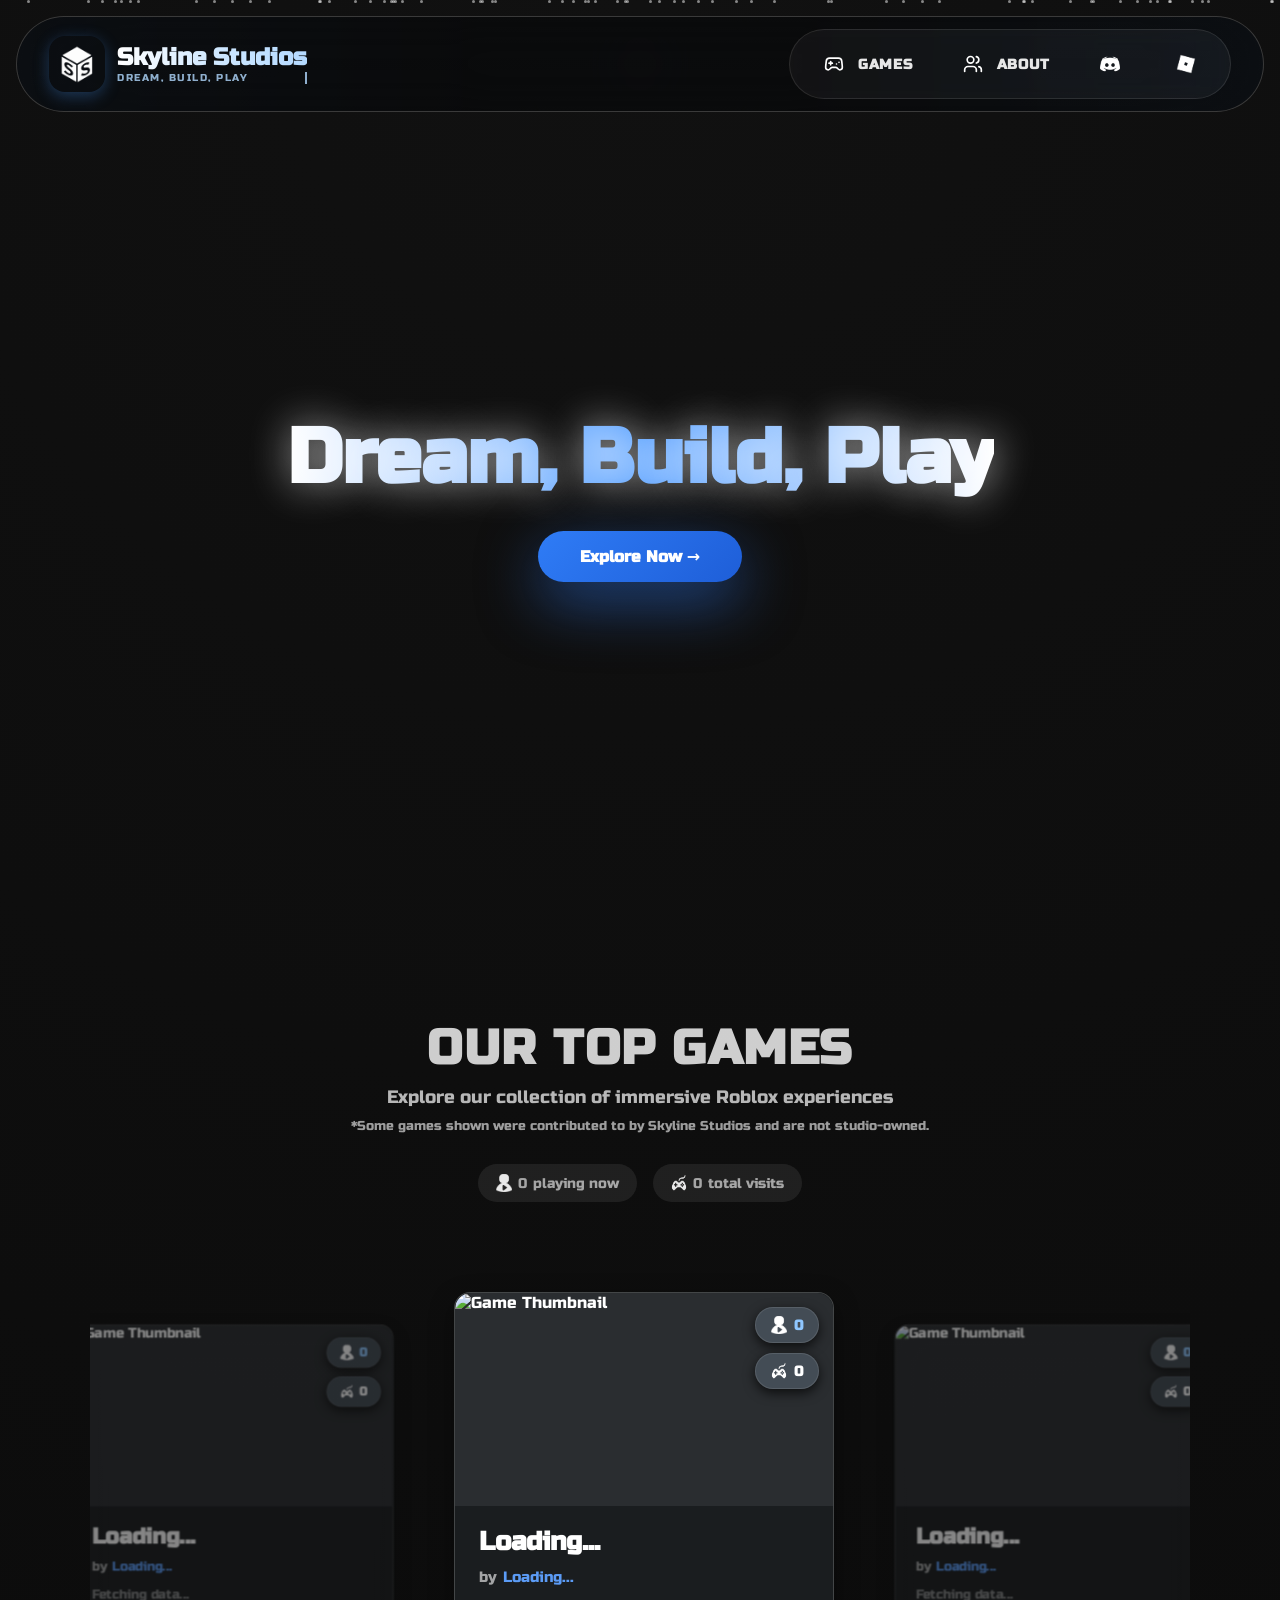
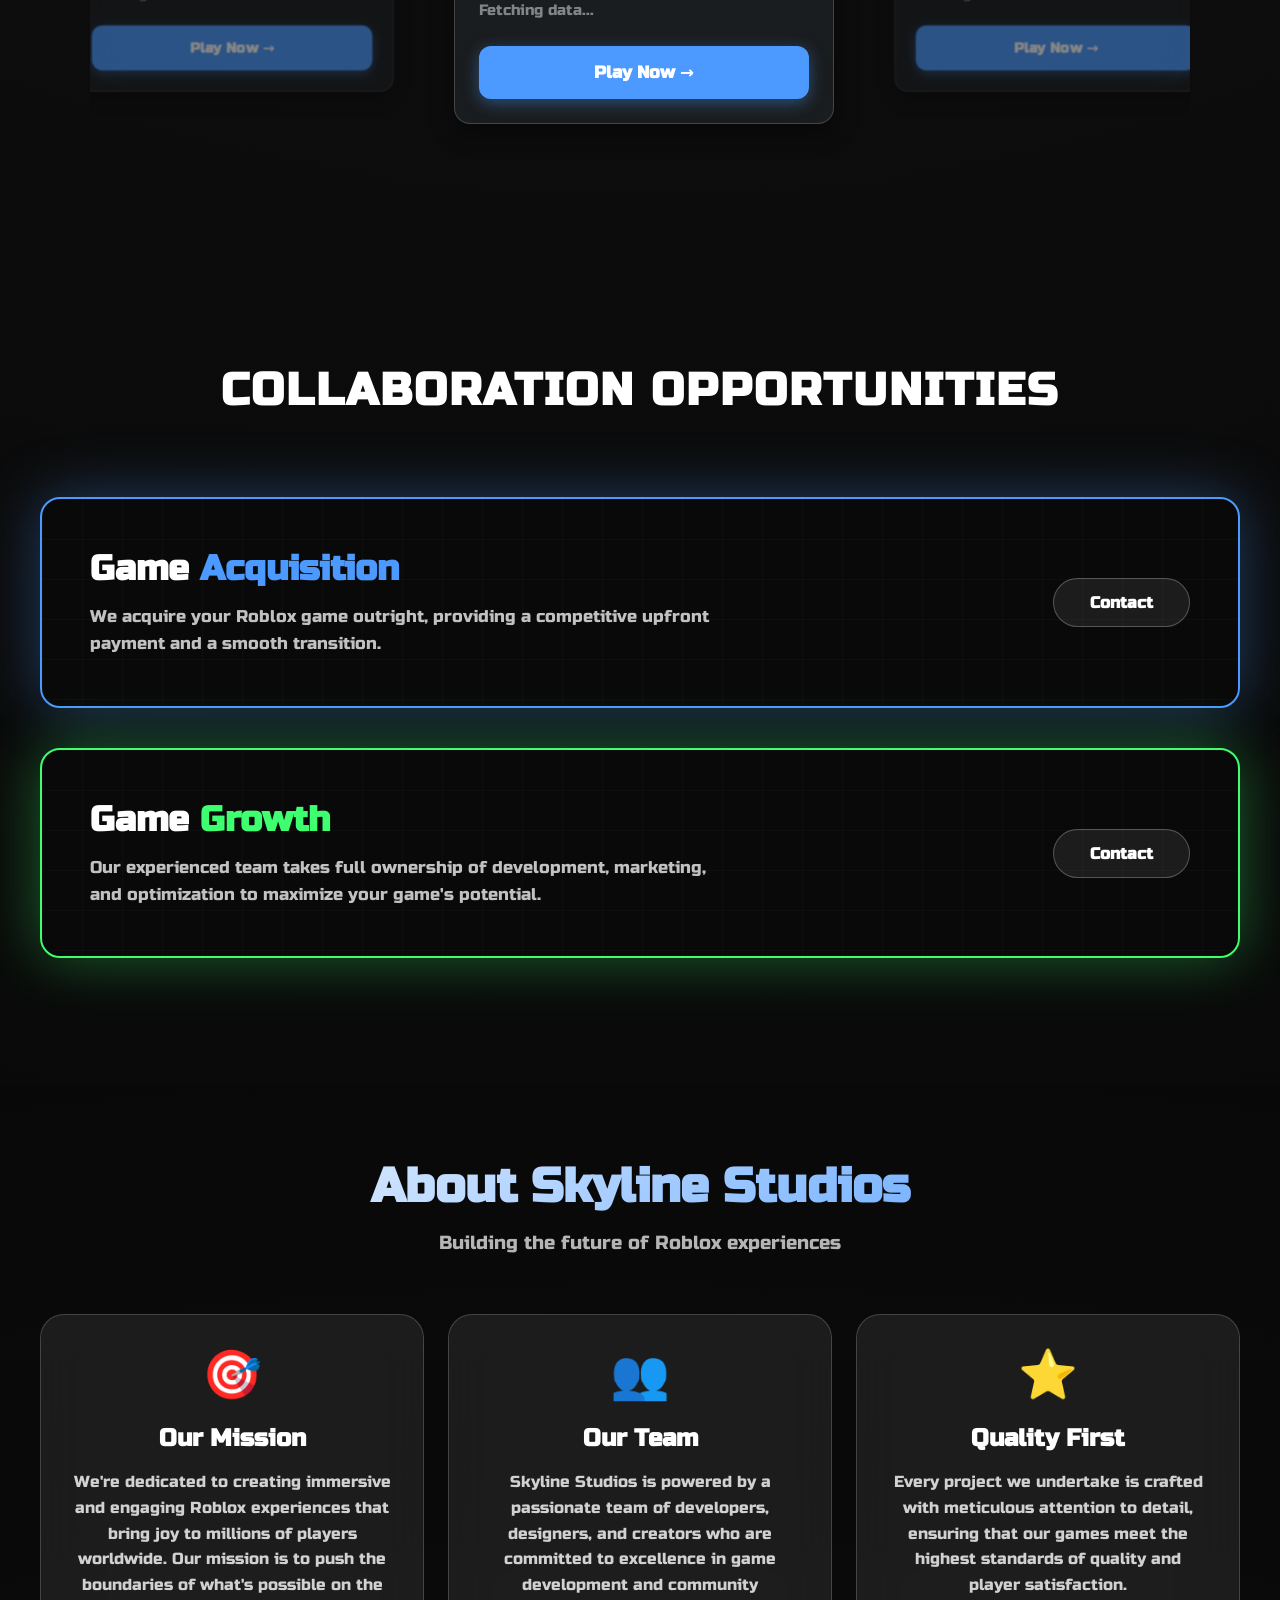
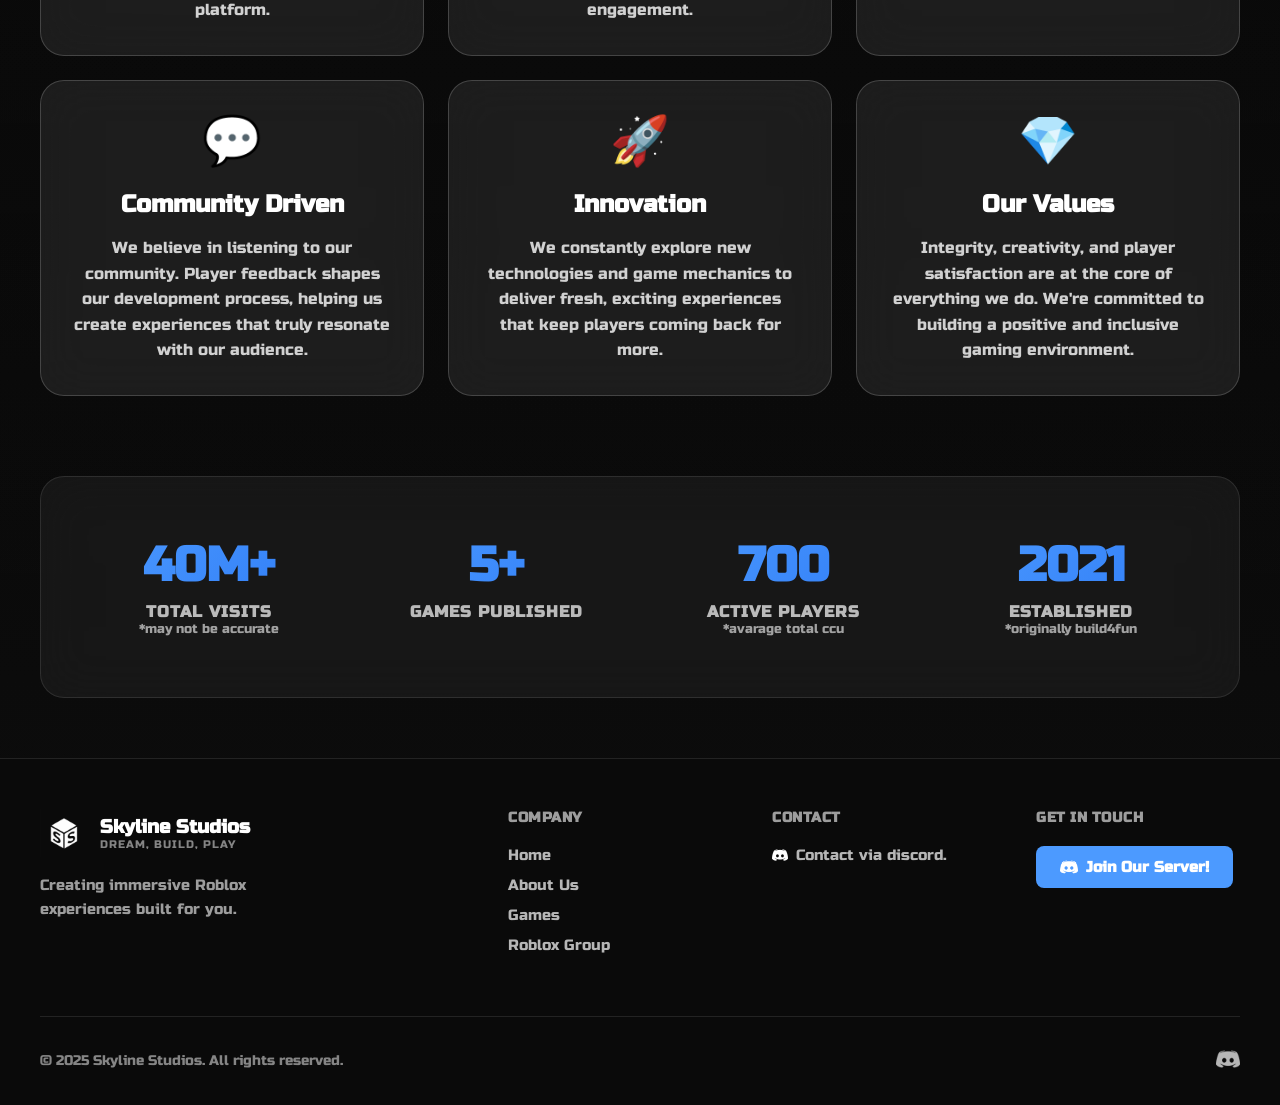
==== index.html @ 01d1feee "Update index.html added offer section + font change + css/ui changes  - oh and bug fixes lol" ====
<!DOCTYPE html>
<html lang="en">
<head>
  <meta charset="UTF-8" />
  <title>Skyline Studios</title>
  <meta name="viewport" content="width=device-width, initial-scale=1.0" />
  <link rel="icon" type="image/png" href="Tablogo.png">
    <meta property="og:title" content="Skyline Studios">
    <meta property="og:type" content="website">
    <meta property="og:url" content="https://www.skylinestudios.xyz">
    <meta property="og:image" content="https://i.imgur.com/xTiTReJ.png">
    <meta property="og:description" content="Dream, Build, Play. Skyline Studios, A roblox development studio">
    <meta property="og:site_name" content="Skyline Studios">

  <link rel="preconnect" href="https://fonts.googleapis.com">
  <link rel="preconnect" href="https://fonts.gstatic.com" crossorigin>
  <link href="https://fonts.googleapis.com/css2?family=Russo+One&family=Zen+Dots&display=swap" rel="stylesheet">
  <link rel="stylesheet" href="style.css">
</head>
<body>

<!-- Stars -->
<div id="stars"></div>

<!-- New Navbar -->
<header class="nav-new">
  <div class="nav-container">
    <div class="nav-glass">
      <!-- Background Effects -->
      <div class="nav-bg-effects">
        <div class="nav-gradient-pulse"></div>
        <div class="nav-glow"></div>
      </div>

      <!-- Content -->
      <div class="nav-content">
        <!-- Logo Section -->
        <a href="#" class="nav-logo-link">
          <div class="nav-logo-wrapper">
            <div class="nav-logo-circle">
              <img src="logo.png" class="nav-logo-img" alt="Skyline Studios Logo">
            </div>
            <div class="nav-text">
              <span class="nav-title">Skyline Studios</span>
              <span class="nav-subtitle">DREAM, BUILD, PLAY</span>
            </div>
          </div>
        </a>

        <!-- Desktop Navigation Links -->
        <div class="nav-desktop-links">
          <div class="nav-links-inner">
            <!-- Games Link -->
            <a href="#games" class="nav-link">
              <div class="nav-link-content">
                <div class="nav-icon-wrapper">
                  <svg class="nav-svg-icon" fill="none" stroke="currentColor" viewBox="0 0 24 24" stroke-width="2" stroke-linecap="round" stroke-linejoin="round">
                    <line x1="6" x2="10" y1="11" y2="11"></line>
                    <line x1="8" x2="8" y1="9" y2="13"></line>
                    <line x1="15" x2="15.01" y1="12" y2="12"></line>
                    <line x1="18" x2="18.01" y1="10" y2="10"></line>
                    <path d="M17.32 5H6.68a4 4 0 0 0-3.978 3.59c-.006.052-.01.101-.017.152C2.604 9.416 2 14.456 2 16a3 3 0 0 0 3 3c1 0 1.5-.5 2-1l1.414-1.414A2 2 0 0 1 9.828 16h4.344a2 2 0 0 1 1.414.586L17 18c.5.5 1 1 2 1a3 3 0 0 0 3-3c0-1.545-.604-6.584-.685-7.258-.007-.05-.011-.1-.017-.151A4 4 0 0 0 17.32 5z"></path>
                  </svg>
                </div>
                <span class="nav-link-text">GAMES</span>
              </div>
              <div class="nav-link-underline"></div>
            </a>

            <!-- About Link -->
            <a href="#about" class="nav-link">
              <div class="nav-link-content">
                <div class="nav-icon-wrapper">
                  <svg class="nav-svg-icon" fill="none" stroke="currentColor" viewBox="0 0 24 24" stroke-width="2" stroke-linecap="round" stroke-linejoin="round">
                    <path d="M16 21v-2a4 4 0 0 0-4-4H6a4 4 0 0 0-4 4v2"></path>
                    <circle cx="9" cy="7" r="4"></circle>
                    <path d="M22 21v-2a4 4 0 0 0-3-3.87"></path>
                    <path d="M16 3.13a4 4 0 0 1 0 7.75"></path>
                  </svg>
                </div>
                <span class="nav-link-text">ABOUT</span>
              </div>
              <div class="nav-link-underline"></div>
            </a>

            <!-- Discord Link -->
            <a href="https://discord.gg/UzPGM6TmEH" target="_blank" class="nav-link nav-icon-only">
              <div class="nav-link-content">
                <div class="nav-icon-wrapper">
                  <img src="DiscordIcon.png" alt="Discord" class="nav-social-icon">
                </div>
              </div>
              <div class="nav-link-underline"></div>
            </a>

            <!-- Roblox Link -->
            <a href="https://www.roblox.com/groups/9530841" target="_blank" class="nav-link nav-icon-only">
              <div class="nav-link-content">
                <div class="nav-icon-wrapper">
                  <img src="RobloxIcon.png" alt="Roblox" class="nav-social-icon">
                </div>
              </div>
              <div class="nav-link-underline"></div>
            </a>
          </div>
        </div>

        <!-- Mobile Menu Button -->
        <button class="nav-mobile-btn" id="mobileMenuBtn">
          <div class="nav-hamburger">
            <div class="nav-hamburger-line"></div>
            <div class="nav-hamburger-line"></div>
            <div class="nav-hamburger-line"></div>
          </div>
        </button>
      </div>
    </div>
  </div>
</header>

<!-- Hero -->
<section class="hero">
  <h1>
    Dream, Build, Play
  </h1>

  <button class="primary-btn" onclick="document.querySelector('#games').scrollIntoView({behavior: 'smooth'})">
    <h3>Explore Now →</h3>
  </button>
</section>

<!-- Games -->
<section class="games" id="games">
  <h2 style="font-size: 3rem; font-weight: 800; letter-spacing: 1.5px;">
    OUR TOP GAMES
  </h2>

  <p>Explore our collection of immersive Roblox experiences</p>
  <p style="font-size: 0.8rem; opacity: 0.6;">
    *Some games shown were contributed to by Skyline Studios and are not studio-owned.
  </p>

  <div class="game-stats">
    <div class="pill">
      <img src="UserIcon.png" alt="Users" class="pill-icon">
      <span id="total-playing">0</span> <span>playing now</span>
    </div>
    <div class="pill">
      <img src="VisitIcon.png" alt="Visits" class="pill-icon">
      <span id="total-visits">0</span> <span>total visits</span>
    </div>
  </div>

  <div class="carousel">
    <button class="arrow left">‹</button>

    <div class="cards">
      <div class="game-card glass" data-universe-id="8581899016">
        <div class="game-thumb-wrapper">
          <img class="game-thumb" src="" alt="Game Thumbnail">
          <div class="thumb-overlay">
            <div class="thumb-stat">
              <img src="UserIcon.png" alt="Players" class="stat-icon">
              <span class="ccu">0</span>
            </div>
            <div class="thumb-stat">
              <img src="VisitIcon.png" alt="Visits" class="stat-icon">
              <span class="visits">0</span>
            </div>
          </div>
        </div>
        <h3 class="game-name">Loading...</h3>
        <div class="game-author"><span class="author-name">Loading...</span> <img src="VerifiedIcon.png" class="verified-badge" alt="Verified"></div>
        <p class="game-desc">Fetching data...</p>
        <button class="play-btn">Play Now →</button>
      </div>

      <div class="game-card glass" data-universe-id="7201268162">
        <div class="game-thumb-wrapper">
          <img class="game-thumb" src="" alt="Game Thumbnail">
          <div class="thumb-overlay">
            <div class="thumb-stat">
              <img src="UserIcon.png" alt="Players" class="stat-icon">
              <span class="ccu">0</span>
            </div>
            <div class="thumb-stat">
              <img src="VisitIcon.png" alt="Visits" class="stat-icon">
              <span class="visits">0</span>
            </div>
          </div>
        </div>
        <h3 class="game-name">Loading...</h3>
        <div class="game-author"><span class="author-name">Loading...</span> <img src="VerifiedIcon.png" class="verified-badge" alt="Verified"></div>
        <p class="game-desc">Fetching data...</p>
        <button class="play-btn">Play Now →</button>
      </div>

      <div class="game-card glass" data-universe-id="8539045222">
        <div class="game-thumb-wrapper">
          <img class="game-thumb" src="" alt="Game Thumbnail">
          <div class="thumb-overlay">
            <div class="thumb-stat">
              <img src="UserIcon.png" alt="Players" class="stat-icon">
              <span class="ccu">0</span>
            </div>
            <div class="thumb-stat">
              <img src="VisitIcon.png" alt="Visits" class="stat-icon">
              <span class="visits">0</span>
            </div>
          </div>
        </div>
        <h3 class="game-name">Loading...</h3>
        <div class="game-author"><span class="author-name">Loading...</span> <img src="VerifiedIcon.png" class="verified-badge" alt="Verified"></div>
        <p class="game-desc">Fetching data...</p>
        <button class="play-btn">Play Now →</button>
      </div>
    </div>

    <button class="arrow right">›</button>
  </div>
</section>

<section class="collab">
  <h2 class="collab-title">COLLABORATION OPPORTUNITIES</h2>

  <div class="collab-cards">
    <!-- Game Acquisition -->
    <div class="collab-card blue">
      <div class="collab-grid"></div>

      <div class="collab-content">
        <h3>
          Game <span>Acquisition</span>
        </h3>
        <p>
          We acquire your Roblox game outright, providing a competitive upfront
          payment and a smooth transition.
        </p>
      </div>

      <a href="https://discord.gg/UzPGM6TmEH" target="_blank" class="collab-btn">
        Contact
      </a>
    </div>

    <!-- Game Growth -->
    <div class="collab-card green">
      <div class="collab-grid"></div>

      <div class="collab-content">
        <h3>
          Game <span>Growth</span>
        </h3>
        <p>
          Our experienced team takes full ownership of development, marketing,
          and optimization to maximize your game's potential.
        </p>
      </div>

      <a href="https://discord.gg/UzPGM6TmEH" target="_blank" class="collab-btn">
        Contact
      </a>
    </div>
  </div>
</section>


<!-- About Section -->
<section class="about" id="about">
  <div class="about-container">
    <div class="about-header">
      <h2>About Skyline Studios</h2>
      <p class="about-subtitle">Building the future of Roblox experiences</p>
    </div>

    <div class="about-grid">
      <!-- Mission -->
      <div class="about-card glass">
        <div class="about-icon">🎯</div>
        <h3>Our Mission</h3>
        <p>We're dedicated to creating immersive and engaging Roblox experiences that bring joy to millions of players worldwide. Our mission is to push the boundaries of what's possible on the platform.</p>
      </div>

      <!-- Team -->
      <div class="about-card glass">
        <div class="about-icon">👥</div>
        <h3>Our Team</h3>
        <p>Skyline Studios is powered by a passionate team of developers, designers, and creators who are committed to excellence in game development and community engagement.</p>
      </div>

      <!-- Quality -->
      <div class="about-card glass">
        <div class="about-icon">⭐</div>
        <h3>Quality First</h3>
        <p>Every project we undertake is crafted with meticulous attention to detail, ensuring that our games meet the highest standards of quality and player satisfaction.</p>
      </div>

      <!-- Community -->
      <div class="about-card glass">
        <div class="about-icon">💬</div>
        <h3>Community Driven</h3>
        <p>We believe in listening to our community. Player feedback shapes our development process, helping us create experiences that truly resonate with our audience.</p>
      </div>

      <!-- Innovation -->
      <div class="about-card glass">
        <div class="about-icon">🚀</div>
        <h3>Innovation</h3>
        <p>We constantly explore new technologies and game mechanics to deliver fresh, exciting experiences that keep players coming back for more.</p>
      </div>

      <!-- Values -->
      <div class="about-card glass">
        <div class="about-icon">💎</div>
        <h3>Our Values</h3>
        <p>Integrity, creativity, and player satisfaction are at the core of everything we do. We're committed to building a positive and inclusive gaming environment.</p>
      </div>
    </div>

    <!-- Stats Section -->
    <div class="about-stats">
      <div class="stat-item">
        <div class="stat-number">40M+</div>
        <div class="stat-label">Total Visits</div>
        <p style="font-size: 0.8rem; opacity: 0.6;">
        *may not be accurate
       </p>
      </div>
      <div class="stat-item">
        <div class="stat-number">5+</div>
        <div class="stat-label">Games Published</div>
      </div>
      <div class="stat-item">
        <div class="stat-number">700</div>
        <div class="stat-label">Active Players</div>
        <p style="font-size: 0.8rem; opacity: 0.6;">
        *avarage total ccu
       </p>
      </div>
      <div class="stat-item">
        <div class="stat-number">2021</div>
        <div class="stat-label">Established</div>
        <p style="font-size: 0.8rem; opacity: 0.6;">
        *originally build4fun
       </p>
      </div>
    </div>
  </div>
</section>

<!-- Footer -->
<footer class="footer">
  <div class="footer-content">
    <div class="footer-column footer-brand">
      <div class="footer-logo-section">
        <img src="logo.png" class="footer-logo" alt="Skyline Studios Logo">
        <div>
          <h3 class="footer-title">Skyline Studios</h3>
          <p class="footer-subtitle">DREAM, BUILD, PLAY</p>
        </div>
      </div>
      <p class="footer-tagline">Creating immersive Roblox experiences built for you.</p>
    </div>

    <div class="footer-column">
      <h4>Company</h4>
      <ul>
        <li><a href="#home">Home</a></li>
        <li><a href="#about">About Us</a></li>
        <li><a href="#games">Games</a></li>
        <li><a href="https://www.roblox.com/groups/9530841" target="_blank">Roblox Group</a></li>
      </ul>
    </div>

    <div class="footer-column">
      <h4>Contact</h4>
      <ul>
        <li>
          <a href="https://discord.gg/UzPGM6TmEH" target="_blank">
            <img src="DiscordIcon.png" alt="Discord" class="footer-icon">
            Contact via discord.
          </a>
        </li>
      </ul>
    </div>

    <div class="footer-column">
      <h4>Get in Touch</h4>
      <a href="https://discord.gg/UzPGM6TmEH" target="_blank" class="footer-contact-btn">
        <img src="DiscordIcon.png" alt="Contact" class="btn-icon">
        Join Our Server!
      </a>
    </div>
  </div>

  <div class="footer-bottom">
    <p>© 2025 Skyline Studios. All rights reserved.</p>
    <a href="https://discord.gg/UzPGM6TmEH" target="_blank" class="footer-social">
      <img src="DiscordIcon.png" alt="Discord" class="social-icon">
    </a>
  </div>
</footer>

<script src="script.js"></script>
</body>

</html>
---- style.css ----
* {
  box-sizing: border-box;
  font-family: 'Russo One', system-ui, -apple-system, BlinkMacSystemFont, sans-serif;
  margin: 0;
  padding: 0;
}

body {
  margin: 0;
  background: radial-gradient(circle at top, #111, #050505);
  color: white;
  overflow-x: hidden;
  position: relative;
}

/* Glass */
.glass {
  background: rgba(255,255,255,0.08);
  backdrop-filter: blur(24px);
  border: 1px solid rgba(255,255,255,0.18);
  border-radius: 24px;
}

/* Stars */
#stars {
  position: fixed;
  top: 0;
  left: 0;
  width: 100%;
  height: 100%;
  pointer-events: none;
  z-index: 0;
}

#stars span {
  position: absolute;
  width: 3px;
  height: 3px;
  background: white;
  border-radius: 50%;
  opacity: 0.5;
  animation: float linear infinite;
}

@keyframes float {
  from { transform: translateY(110vh); }
  to { transform: translateY(-120vh); }
}

/* ============================================
   NEW NAVBAR STYLES (Qualion-inspired)
   ============================================ */

.nav-new {
  position: fixed;
  top: 16px;
  left: 16px;
  right: 16px;
  z-index: 50;
}

.nav-container {
  max-width: 1400px;
  margin: 0 auto;
}

.nav-glass {
  position: relative;
  background: rgba(0, 0, 0, 0.4);
  backdrop-filter: blur(48px);
  -webkit-backdrop-filter: blur(48px);
  border-radius: 9999px;
  border: 1px solid rgba(255, 255, 255, 0.2);
  overflow: hidden;
}

/* Background Effects */
.nav-bg-effects {
  position: absolute;
  inset: 0;
  opacity: 0.2;
  pointer-events: none;
}

.nav-gradient-pulse {
  position: absolute;
  top: 0;
  left: 0;
  width: 100%;
  height: 100%;
  background: linear-gradient(to right, rgba(76, 154, 255, 0.2), transparent, rgba(76, 154, 255, 0.2));
  animation: pulse 2s cubic-bezier(0.4, 0, 0.6, 1) infinite;
}

.nav-glow {
  position: absolute;
  top: 50%;
  left: 50%;
  width: 128px;
  height: 128px;
  background: rgba(76, 154, 255, 0.1);
  border-radius: 50%;
  filter: blur(48px);
  transform: translate(-50%, -50%);
}

@keyframes pulse {
  0%, 100% { opacity: 1; }
  50% { opacity: 0.5; }
}

/* Content */
.nav-content {
  position: relative;
  padding: 12px 32px;
  display: flex;
  align-items: center;
  justify-content: space-between;
}

/* Logo Section */
.nav-logo-link {
  text-decoration: none;
  color: inherit;
}

.nav-logo-wrapper {
  display: flex;
  align-items: center;
  gap: 12px;
  cursor: pointer;
  transition: opacity 0.3s ease;
}

.nav-logo-wrapper:hover {
  opacity: 0.8;
}

.nav-logo-circle {
  position: relative;
  width: 56px;
  height: 56px;
  border-radius: 16px;
  display: flex;
  align-items: center;
  justify-content: center;
  transition: all 0.3s ease;
  box-shadow: 0 4px 16px rgba(76, 154, 255, 0.3);
  overflow: hidden;
}

.nav-logo-img {
  width: 100%;
  height: 100%;
  object-fit: cover;
  display: block;
}

.nav-text {
  display: flex;
  flex-direction: column;
}

.nav-title {
  font-size: 1.5rem;
  font-weight: 800;
  background: linear-gradient(to right, #ffffff, #d0e8ff, #b3d9ff);
  background-clip: text;
  -webkit-background-clip: text;
  -webkit-text-fill-color: transparent;
  line-height: 1.2;
}

.nav-subtitle {
  font-size: 0.625rem;
  color: rgba(178, 217, 255, 0.8);
  font-weight: 500;
  letter-spacing: 1.5px;
  text-transform: uppercase;
  overflow: hidden;
  white-space: nowrap;
  animation: typing 2s steps(17, end) 0.5s forwards, blink 0.75s step-end infinite;
  border-right: 2px solid rgba(178, 217, 255, 0.8);
  width: 0;
}

@keyframes typing {
  from {
    width: 0;
  }
  to {
    width: 100%;
  }
}

@keyframes blink {
  from, to {
    border-color: transparent;
  }
  50% {
    border-color: rgba(178, 217, 255, 0.8);
  }
}

/* Desktop Navigation Links */
.nav-desktop-links {
  display: none;
}

.nav-links-inner {
  display: flex;
  align-items: center;
  gap: 4px;
  background: rgba(255, 255, 255, 0.05);
  backdrop-filter: blur(8px);
  -webkit-backdrop-filter: blur(8px);
  border-radius: 9999px;
  padding: 8px;
  border: 1px solid rgba(255, 255, 255, 0.1);
}

.nav-link {
  position: relative;
  padding: 10px 20px;
  border-radius: 9999px;
  transition: all 0.3s ease;
  text-decoration: none;
  color: white;
  display: flex;
  align-items: center;
  cursor: pointer;
}

.nav-link:hover {
  background: rgba(255, 255, 255, 0.1);
}

.nav-link-content {
  display: flex;
  align-items: center;
  gap: 8px;
  transition: transform 0.3s ease;
}

.nav-icon-wrapper {
  width: 32px;
  height: 32px;
  border-radius: 8px;
  display: flex;
  align-items: center;
  justify-content: center;
  transition: transform 0.3s ease;
}

.nav-link:hover .nav-icon-wrapper {
  transform: scale(1.1);
}

.nav-svg-icon {
  width: 20px;
  height: 20px;
  color: white;
}

.nav-social-icon {
  width: 20px;
  height: 20px;
  display: block;
}

.nav-link-text {
  font-size: 0.875rem;
  font-weight: 600;
  color: rgba(255, 255, 255, 0.9);
  letter-spacing: 0.05em;
  transition: color 0.3s ease;
}

.nav-link:hover .nav-link-text {
  color: white;
}

.nav-link-underline {
  position: absolute;
  bottom: 0;
  left: 50%;
  width: 0;
  height: 2px;
  background: white;
  border-radius: 9999px;
  transition: all 0.3s ease;
}

.nav-link:hover .nav-link-underline {
  width: 75%;
  left: 12.5%;
}

.nav-icon-only .nav-link-text {
  display: none;
}

/* Mobile Menu Button */
.nav-mobile-btn {
  display: flex;
  position: relative;
  padding: 12px;
  color: white;
  background: transparent;
  border: none;
  border-radius: 12px;
  cursor: pointer;
  transition: all 0.3s ease;
}

.nav-mobile-btn:hover {
  background: rgba(255, 255, 255, 0.1);
}

.nav-hamburger {
  position: relative;
  width: 24px;
  height: 20px;
  display: flex;
  flex-direction: column;
  justify-content: space-between;
}

.nav-hamburger-line {
  width: 100%;
  height: 2px;
  background: white;
  border-radius: 9999px;
  transition: all 0.3s ease;
}

/* Desktop breakpoint */
@media (min-width: 1024px) {
  .nav-desktop-links {
    display: flex;
    align-items: center;
  }
  
  .nav-mobile-btn {
    display: none;
  }
}

/* Tablet adjustments */
@media (max-width: 1023px) {
  .nav-content {
    padding: 10px 24px;
  }
  
  .nav-logo-circle {
    width: 48px;
    height: 48px;
  }
  
  .nav-title {
    font-size: 1.25rem;
  }
  
  .nav-subtitle {
    font-size: 0.5rem;
  }
}

/* Mobile adjustments */
@media (max-width: 640px) {
  .nav-new {
    top: 12px;
    left: 12px;
    right: 12px;
  }
  
  .nav-content {
    padding: 8px 16px;
  }
  
  .nav-logo-circle {
    width: 40px;
    height: 40px;
  }
  
  .nav-title {
    font-size: 1rem;
  }
  
  .nav-subtitle {
    font-size: 0.45rem;
  }
  
  .nav-hamburger {
    width: 20px;
    height: 16px;
  }
}

/* ============================================
   END NEW NAVBAR STYLES
   ============================================ */

/* Hero */
.hero {
  min-height: 100vh;
  display: grid;
  place-content: center;
  text-align: center;
  gap: 32px;
  position: relative;
  z-index: 1;
  padding-top: 100px;
}

.hero h1 {
  font-size: clamp(3rem, 6vw, 5rem);
  line-height: 1.05;
  text-shadow: 0 0 40px rgba(255,255,255,0.6);
  margin: 0;
  background: linear-gradient(
    90deg,
    #ffffff 0%,
    #4c9aff 25%,
    #ffffff 50%,
    #4c9aff 75%,
    #ffffff 100%
  );
  background-size: 200% auto;
  background-clip: text;
  -webkit-background-clip: text;
  -webkit-text-fill-color: transparent;
  animation: shimmer 3s linear infinite, fadeInUp 1s ease-out;
}

@keyframes shimmer {
  0% {
    background-position: 0% center;
  }
  100% {
    background-position: 200% center;
  }
}

@keyframes fadeInUp {
  0% {
    opacity: 0;
    transform: translateY(30px);
  }
  100% {
    opacity: 1;
    transform: translateY(0);
  }
}

.primary-btn {
  justify-self: center;
  padding: 16px 42px;
  border-radius: 999px;
  border: none;
  background: linear-gradient(135deg, #2f7cf6, #1e5ed8);
  color: white;
  font-weight: 600;
  cursor: pointer;
  box-shadow: 0 20px 60px rgba(47,124,246,0.5);
  transition: transform 0.2s ease, box-shadow 0.2s ease;
}

.primary-btn:hover {
  transform: translateY(-2px);
  box-shadow: 0 25px 70px rgba(47,124,246,0.6);
}

.primary-btn h3 {
  margin: 0;
  font-size: 1rem;
}

/* Games Section */
.games {
  padding: 120px 20px 80px;
  text-align: center;
  position: relative;
  z-index: 1;
  scroll-margin-top: 100px;
}

.games h2 {
  letter-spacing: 0.2em;
  font-size: 0.9rem;
  opacity: 0.8;
  margin-bottom: 10px;
}

.games p {
  margin-top: 10px;
  opacity: 0.7;
  font-size: 1.1rem;
}

.game-stats {
  display: flex;
  justify-content: center;
  gap: 16px;
  margin: 30px 0 50px;
  flex-wrap: wrap;
}

.pill {
  padding: 10px 18px;
  border-radius: 999px;
  background: rgba(255,255,255,0.08);
  font-size: 0.85rem;
  font-weight: 600;
  display: flex;
  align-items: center;
  gap: 6px;
}

.pill span {
  opacity: 0.6;
  font-weight: 400;
}

/* Pill Icons */
.pill-icon {
  width: 16px;
  height: 18px;
  display: inline-block;
  opacity: 0.9;
}

/* Carousel */
.carousel {
  position: relative;
  max-width: 100%;
  margin: 0 auto;
  padding: 0 20px;
  overflow: hidden;
}

.cards {
  display: flex;
  align-items: center;
  justify-content: flex-start;
  gap: 32px;
  margin: 0 auto;
  transition: transform 0.5s cubic-bezier(0.4, 0, 0.2, 1);
  cursor: grab;
  user-select: none;
  padding: 40px 0;
}

.cards:active {
  cursor: grabbing;
}

.game-card {
  flex: 0 0 auto;
  width: 380px;
  padding: 0;
  text-align: left;
  background: #1a1d1f;
  border-radius: 16px;
  box-shadow: 0 8px 24px rgba(0, 0, 0, 0.4);
  position: relative;
  transition: all 0.4s cubic-bezier(0.4, 0, 0.2, 1);
  overflow: hidden;
  opacity: 0.5;
  transform: scale(0.85);
}

.game-card:hover {
  box-shadow: 0 16px 40px rgba(76, 154, 255, 0.3);
}

/* Active/Center card */
.game-card.active {
  transform: scale(1);
  opacity: 1;
  z-index: 2;
}

.game-card.active:hover {
  transform: translateY(-8px) scale(1);
}

.game-card .game-thumb-wrapper {
  position: relative;
  width: 100%;
  background: #2a2d30;
  border-radius: 16px 16px 0 0;
  overflow: hidden;
}

.game-card .game-thumb {
  width: 100%;
  height: auto;
  aspect-ratio: 16/9;
  object-fit: cover;
  margin: 0;
  display: block;
  pointer-events: none;
  user-select: none;
  -webkit-user-drag: none;
  -moz-user-select: none;
  -ms-user-select: none;
}

.game-card .thumb-overlay {
  position: absolute;
  top: 14px;
  right: 14px;
  display: flex;
  flex-direction: column;
  gap: 10px;
  z-index: 10;
}

.game-card .thumb-stat {
  background: rgba(70, 80, 90, 0.92);
  backdrop-filter: blur(10px);
  -webkit-backdrop-filter: blur(10px);
  padding: 8px 15px;
  border-radius: 999px;
  font-size: 0.9rem;
  font-weight: 700;
  display: flex;
  align-items: center;
  justify-content: center;
  gap: 7px;
  box-shadow: 0 4px 12px rgba(0, 0, 0, 0.7);
  transition: all 0.2s ease;
  white-space: nowrap;
  border: 1px solid rgba(255, 255, 255, 0.1);
}

.game-card:hover .thumb-stat {
  transform: translateY(-2px);
  box-shadow: 0 6px 16px rgba(0, 0, 0, 0.8);
}

.game-card:hover .thumb-stat span {
  color: #b6dcff;
}


/* Stat Icons in Game Cards */
.stat-icon {
  width: 16px;
  height: 18px;
  display: block;
}

.game-card .thumb-stat span.ccu {
  color: #8fc7ff;
}


.game-card h3 {
  margin: 0;
  font-size: 1.6rem;
  font-weight: 700;
  padding: 20px 24px 10px 24px;
  line-height: 1.25;
  color: white;
}

.game-card .game-author {
  padding: 0 24px;
  font-size: 0.95rem;
  color: #5b9bf5;
  margin-bottom: 12px;
  display: flex;
  align-items: center;
  gap: 6px;
}

.game-card .game-author::before {
  content: "by";
  color: rgba(255, 255, 255, 0.6);
}

.game-card .game-author .verified-badge {
  width: 30px;
  height: 30px;
  display: none;
  vertical-align: middle;
}

.game-card .game-desc {
  font-size: 0.95rem;
  color: rgba(255, 255, 255, 0.65);
  margin: 0;
  padding: 0 24px;
  line-height: 1.6;
  max-height: 4.8em;
  overflow: hidden;
  text-overflow: ellipsis;
  margin-bottom: 24px;
}

.game-card .game-meta {
  display: none;
}

.game-card .play-btn {
  margin: 0 24px 24px 24px;
  width: calc(100% - 48px);
  padding: 16px;
  border-radius: 12px;
  border: none;
  background: #4c9aff;
  color: white;
  font-weight: 700;
  cursor: pointer;
  transition: background 0.2s ease, transform 0.2s ease, box-shadow 0.2s ease;
  font-size: 1.05rem;
  box-shadow: 0 4px 16px rgba(76, 154, 255, 0.4);
}

.game-card .play-btn:hover {
  background: #3d8de8;
  transform: translateY(-2px);
  box-shadow: 0 6px 20px rgba(76, 154, 255, 0.6);
}

/* Arrows - Hidden */
.arrow {
  display: none;
}

/* Responsive */
@media (max-width: 1400px) {
  .carousel {
    max-width: 1100px;
  }
}

@media (max-width: 1200px) {
  .cards {
    justify-content: flex-start;
    gap: 24px;
  }
  
  .game-card {
    width: 350px;
  }
  
  .game-card.active {
    transform: scale(1);
    opacity: 1;
  }
}

@media (max-width: 768px) {
  .game-card {
    width: 320px;
  }
  
  .carousel {
    padding: 0 20px;
  }
  
  .cards {
    gap: 20px;
  }
}

@media (max-width: 480px) {
  .carousel {
    padding: 0 20px;
  }
  
  .arrow {
    width: 40px;
    height: 40px;
    font-size: 24px;
  }
  
  .arrow.left {
    left: 0;
  }
  
  .arrow.right {
    right: 0;
  }
}

/* Footer */
.footer {
  background: #0a0a0a;
  border-top: 1px solid rgba(255, 255, 255, 0.1);
  padding: 50px 20px 30px;
  position: relative;
  z-index: 1;
}

.footer-content {
  max-width: 1200px;
  margin: 0 auto;
  display: grid;
  grid-template-columns: 2fr 1fr 1fr 1fr;
  gap: 60px;
  margin-bottom: 50px;
}

.footer-column h4 {
  font-size: 0.9rem;
  font-weight: 600;
  margin-bottom: 20px;
  opacity: 0.6;
  text-transform: uppercase;
  letter-spacing: 0.5px;
}

.footer-column ul {
  list-style: none;
  padding: 0;
  margin: 0;
}

.footer-column ul li {
  margin-bottom: 12px;
}

.footer-column ul li a {
  color: rgba(255, 255, 255, 0.7);
  text-decoration: none;
  font-size: 0.95rem;
  transition: color 0.2s ease;
  display: flex;
  align-items: center;
  gap: 8px;
}

.footer-column ul li a:hover {
  color: white;
}

/* Footer Brand */
.footer-brand {
  display: flex;
  flex-direction: column;
  gap: 16px;
}

.footer-logo-section {
  display: flex;
  align-items: center;
  gap: 12px;
}

.footer-logo {
  height: 48px;
  width: 48px;
}

.footer-title {
  font-size: 1.2rem;
  font-weight: 700;
  margin: 0;
  line-height: 1.2;
}

.footer-subtitle {
  font-size: 0.7rem;
  opacity: 0.5;
  margin: 0;
  letter-spacing: 1px;
  text-transform: uppercase;
}

.footer-tagline {
  color: rgba(255, 255, 255, 0.6);
  font-size: 0.95rem;
  line-height: 1.6;
  margin: 0;
  max-width: 300px;
}

/* Footer Icons */
.footer-icon {
  width: 16px;
  height: 16px;
}

/* Footer Contact Button */
.footer-contact-btn {
  display: inline-flex;
  align-items: center;
  gap: 8px;
  padding: 12px 24px;
  background: #4c9aff;
  color: white;
  text-decoration: none;
  border-radius: 8px;
  font-weight: 600;
  font-size: 0.95rem;
  transition: background 0.2s ease, transform 0.2s ease;
}

.footer-contact-btn:hover {
  background: #3d8de8;
  transform: translateY(-2px);
}

.btn-icon {
  width: 18px;
  height: 18px;
}

/* Footer Bottom */
.footer-bottom {
  max-width: 1200px;
  margin: 0 auto;
  padding-top: 30px;
  border-top: 1px solid rgba(255, 255, 255, 0.1);
  display: flex;
  justify-content: space-between;
  align-items: center;
}

.footer-bottom p {
  color: rgba(255, 255, 255, 0.5);
  font-size: 0.85rem;
  margin: 0;
}

.footer-social {
  opacity: 0.7;
  transition: opacity 0.2s ease;
}

.footer-social:hover {
  opacity: 1;
}

.social-icon {
  width: 24px;
  height: 24px;
}

/* About Section */
.about {
  padding: 80px 20px 60px;
  position: relative;
  z-index: 1;
  background: linear-gradient(180deg, transparent 0%, rgba(17, 17, 17, 0.5) 100%);
  scroll-margin-top: 100px;
}

.about-container {
  max-width: 1200px;
  margin: 0 auto;
}

.about-header {
  text-align: center;
  margin-bottom: 60px;
}

.about-header h2 {
  font-size: 3rem;
  font-weight: 800;
  margin-bottom: 16px;
  background: linear-gradient(135deg, #ffffff, #4c9aff);
  background-clip: text;
  -webkit-background-clip: text;
  -webkit-text-fill-color: transparent;
}

.about-subtitle {
  font-size: 1.2rem;
  opacity: 0.7;
  margin: 0;
}

.about-grid {
  display: grid;
  grid-template-columns: repeat(auto-fit, minmax(320px, 1fr));
  gap: 24px;
  margin-bottom: 80px;
}

.about-card {
  padding: 32px;
  text-align: center;
  transition: transform 0.3s ease, box-shadow 0.3s ease;
}

.about-card:hover {
  transform: translateY(-8px);
  box-shadow: 0 16px 40px rgba(76, 154, 255, 0.2);
}

.about-icon {
  font-size: 3rem;
  margin-bottom: 20px;
}

.about-card h3 {
  font-size: 1.5rem;
  font-weight: 700;
  margin-bottom: 16px;
  color: white;
}

.about-card p {
  font-size: 1rem;
  line-height: 1.6;
  opacity: 0.8;
  margin: 0;
}

/* About Stats */
.about-stats {
  display: grid;
  grid-template-columns: repeat(auto-fit, minmax(200px, 1fr));
  gap: 32px;
  padding: 60px 40px;
  background: rgba(255, 255, 255, 0.05);
  border-radius: 24px;
  backdrop-filter: blur(24px);
  border: 1px solid rgba(255, 255, 255, 0.1);
}

.stat-item {
  text-align: center;
}

.stat-number {
  font-size: 3rem;
  font-weight: 800;
  background: linear-gradient(135deg, #4c9aff, #2f7cf6);
  background-clip: text;
  -webkit-background-clip: text;
  -webkit-text-fill-color: transparent;
  margin-bottom: 8px;
}

.stat-label {
  font-size: 1rem;
  opacity: 0.7;
  text-transform: uppercase;
  letter-spacing: 1px;
  font-weight: 600;
}

/* Responsive About Section */
@media (max-width: 768px) {
  .about {
    padding: 60px 20px 40px;
    scroll-margin-top: 80px;
  }
  
  .about-header h2 {
    font-size: 2.5rem;
  }
  
  .about-grid {
    grid-template-columns: 1fr;
    gap: 20px;
  }
  
  .about-card {
    padding: 24px;
  }
  
  .about-stats {
    grid-template-columns: repeat(2, 1fr);
    gap: 24px;
    padding: 40px 20px;
  }
  
  .stat-number {
    font-size: 2.5rem;
  }
  
  .games {
    padding: 100px 20px 60px;
    scroll-margin-top: 80px;
  }
}

@media (max-width: 480px) {
  .about-header h2 {
    font-size: 2rem;
  }
  
  .about-stats {
    grid-template-columns: 1fr;
  }
}

/* Responsive Footer */
@media (max-width: 968px) {
  .footer-content {
    grid-template-columns: 1fr 1fr;
    gap: 40px;
  }
  
  .footer-brand {
    grid-column: 1 / -1;
  }
}

@media (max-width: 568px) {
  .footer-content {
    grid-template-columns: 1fr;
    gap: 30px;
  }
  
  .footer-bottom {
    flex-direction: column;
    gap: 20px;
    text-align: center;
  }
}

/* ============================================
   COLLABORATION / ACQUISITIONS SECTION
   ============================================ */

.collab {
  padding: 120px 20px;
  text-align: center;
  position: relative;
  z-index: 1;
}

.collab-title {
  font-size: 2.8rem;
  font-weight: 900;
  margin-bottom: 80px;
  letter-spacing: 2px;
  text-transform: uppercase;
}

/* Cards Layout */
.collab-cards {
  max-width: 1200px;
  margin: 0 auto;
  display: flex;
  flex-direction: column;
  gap: 40px;
}

/* Card Base */
.collab-card {
  position: relative;
  border-radius: 20px;
  padding: 48px;
  background: rgba(10, 10, 10, 0.85);
  backdrop-filter: blur(20px);
  overflow: hidden;
  display: flex;
  justify-content: space-between;
  align-items: center;
  gap: 40px;
  border: 2px solid;
  box-shadow: 0 0 40px rgba(0,0,0,0.8);
}

/* Grid Overlay */
.collab-grid {
  position: absolute;
  inset: 0;
  background-image:
    linear-gradient(rgba(255,255,255,0.06) 1px, transparent 1px),
    linear-gradient(90deg, rgba(255,255,255,0.06) 1px, transparent 1px);
  background-size: 40px 40px;
  opacity: 0.4;
  pointer-events: none;
}

/* Content */
.collab-content {
  position: relative;
  max-width: 620px;
  text-align: left;
}

.collab-content h3 {
  font-size: 2.2rem;
  font-weight: 800;
  margin-bottom: 14px;
}

.collab-content h3 span {
  font-weight: 900;
}

.collab-content p {
  font-size: 1.05rem;
  opacity: 0.75;
  line-height: 1.6;
}

/* Contact Button */
.collab-btn {
  position: relative;
  padding: 14px 36px;
  border-radius: 999px;
  background: rgba(255,255,255,0.08);
  border: 1px solid rgba(255,255,255,0.25);
  color: white;
  font-weight: 700;
  text-decoration: none;
  transition: all 0.25s ease;
}

.collab-btn:hover {
  background: rgba(255,255,255,0.18);
  transform: translateY(-2px);
}

/* Color Variants */
.collab-card.blue {
  border-color: #4c9aff;
  box-shadow: 0 0 60px rgba(76,154,255,0.35);
}

.collab-card.blue span {
  color: #4c9aff;
}

.collab-card.green {
  border-color: #3dff6f;
  box-shadow: 0 0 60px rgba(61,255,111,0.35);
}

.collab-card.green span {
  color: #3dff6f;
}

.collab-card.yellow {
  border-color: #ffd84c;
  box-shadow: 0 0 60px rgba(255,216,76,0.35);
}

.collab-card.yellow span {
  color: #ffd84c;
}

/* Responsive */
@media (max-width: 900px) {
  .collab-card {
    flex-direction: column;
    text-align: center;
  }

  .collab-content {
    text-align: center;
  }
}
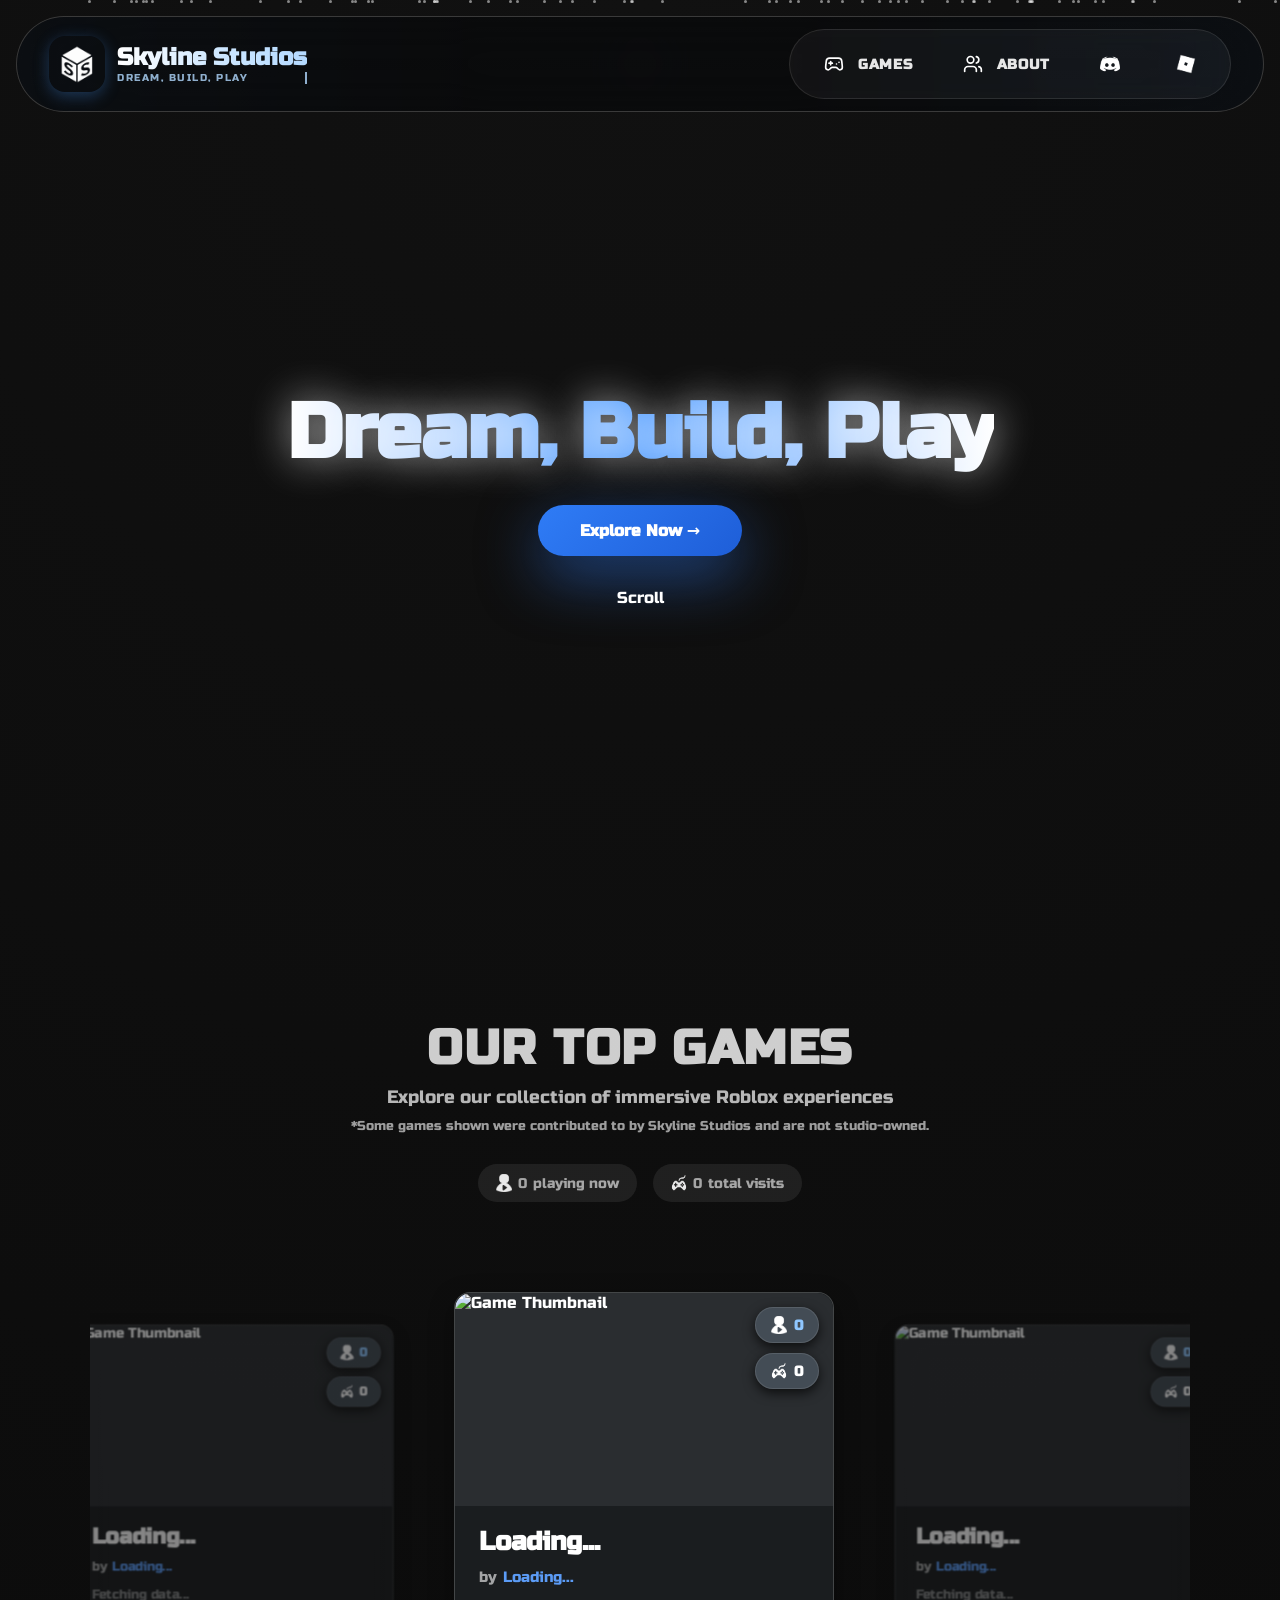
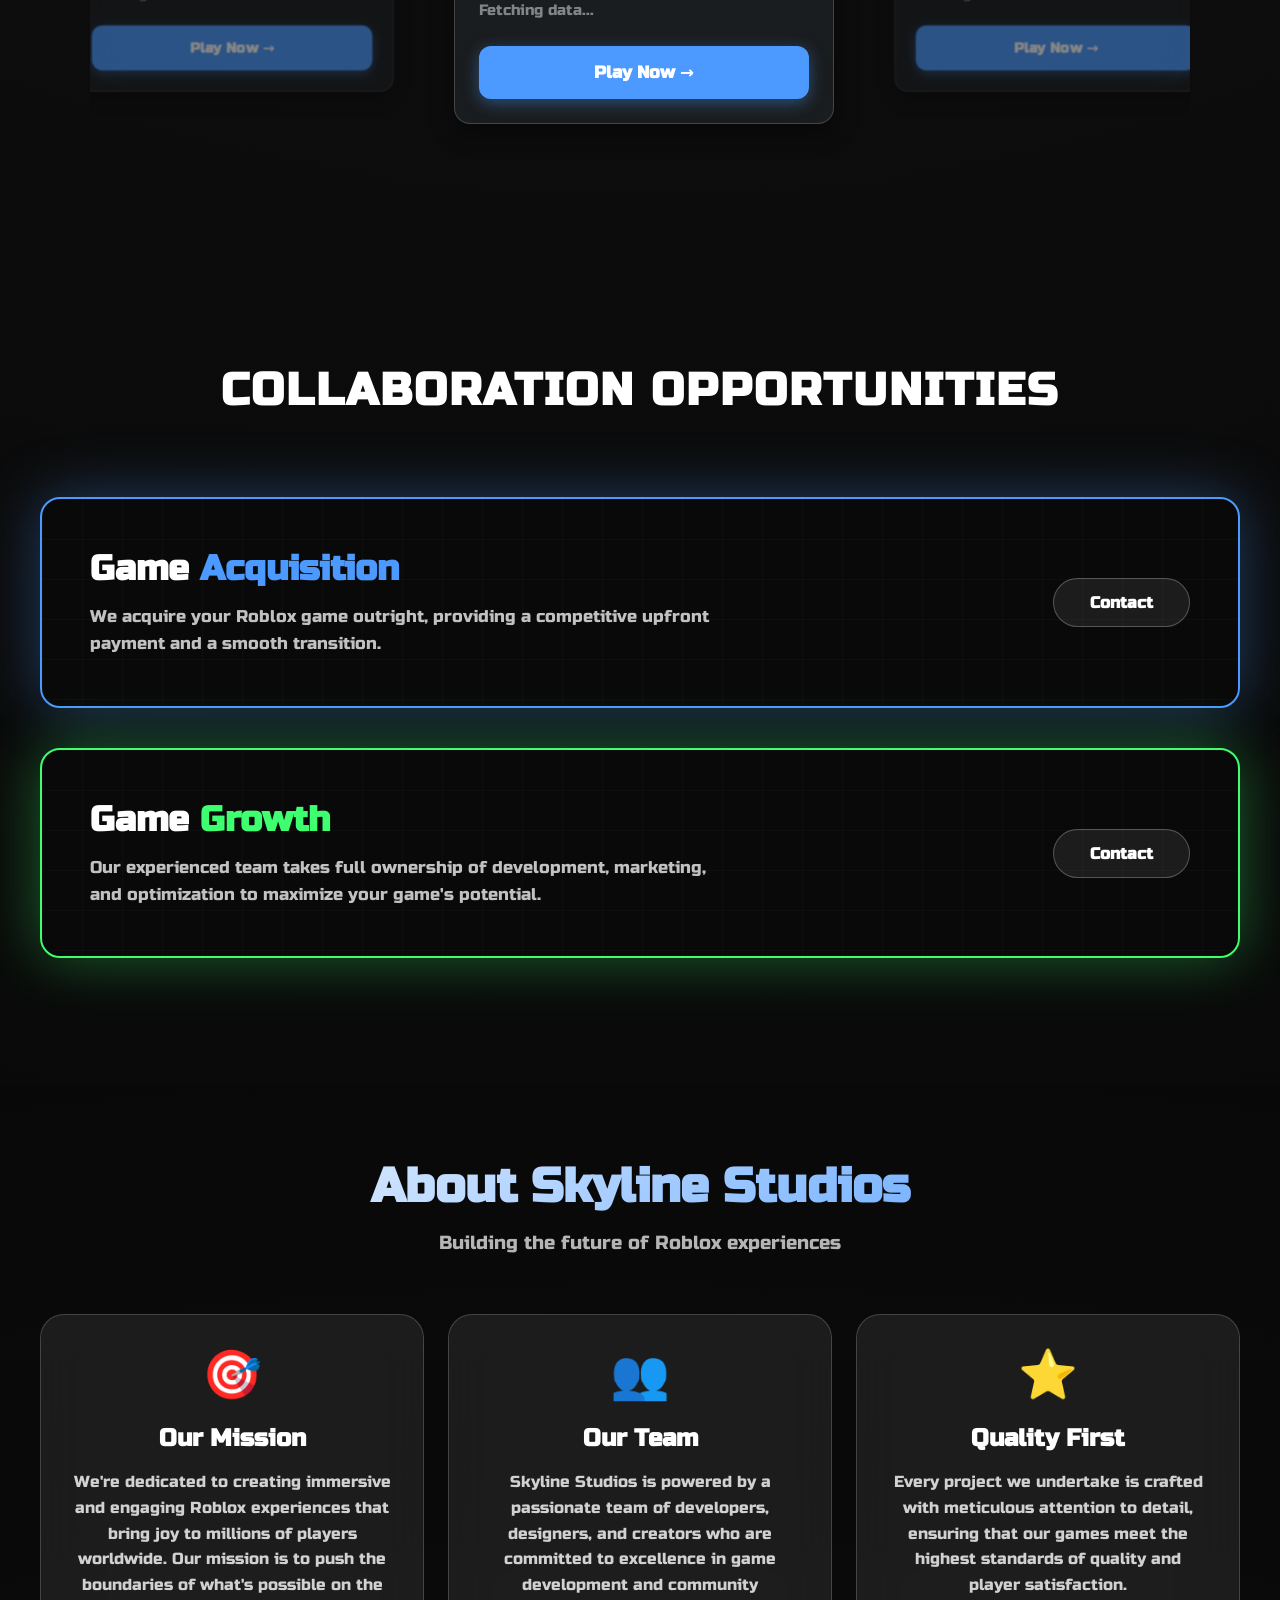
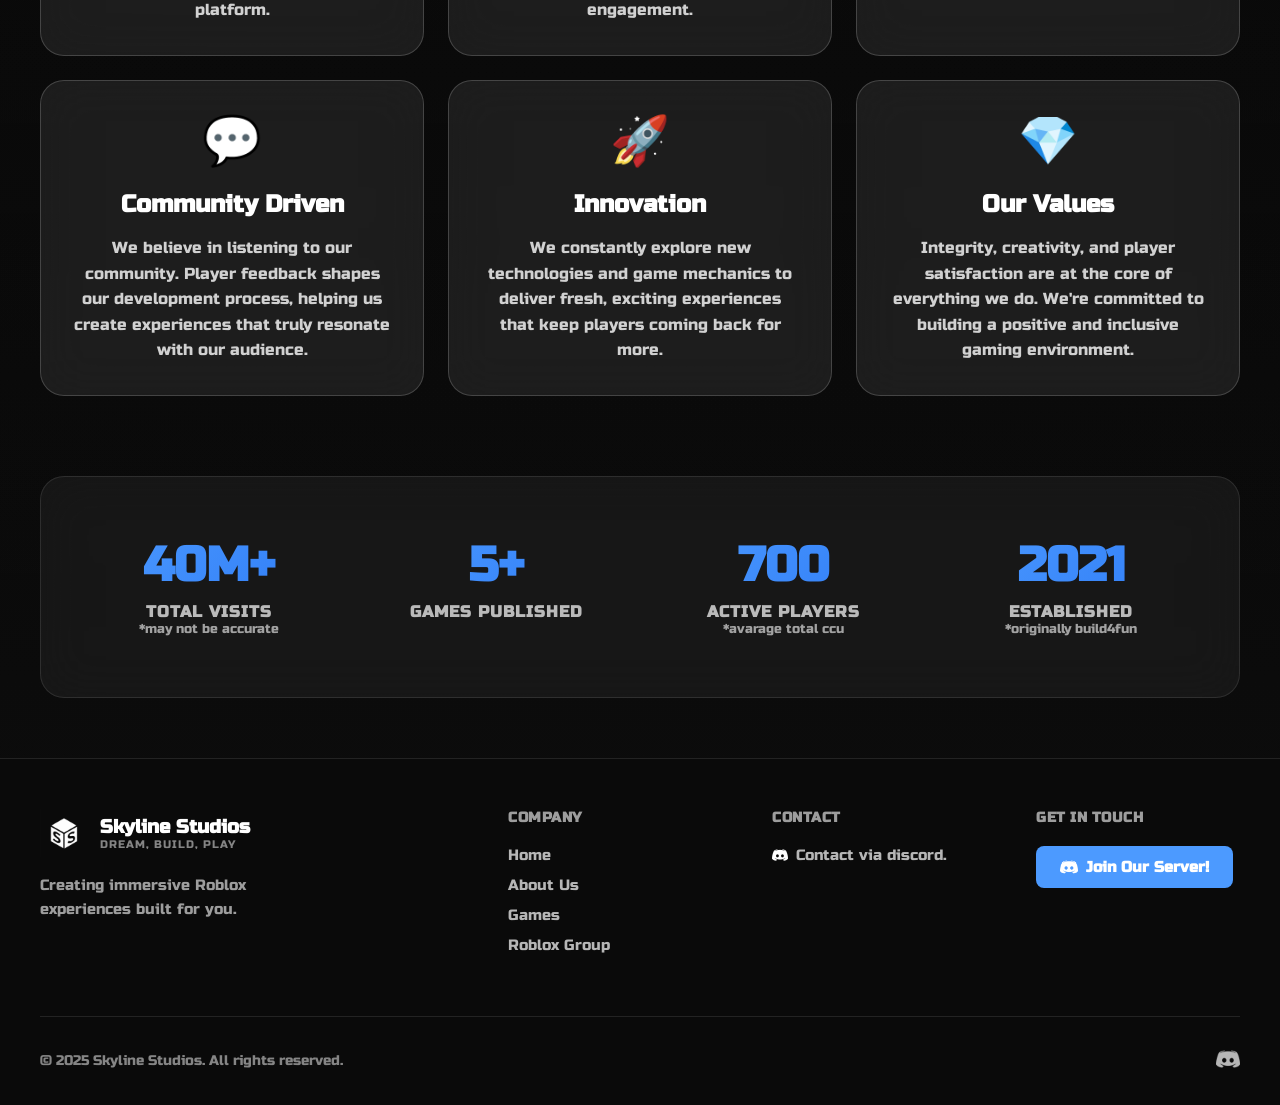
==== commit 225db021: "Update index.html added scrolling hint + background (html side)" ====
--- a/index.html
+++ b/index.html
@@ -120,13 +120,20 @@
 
 <!-- Hero -->
 <section class="hero">
-  <h1>
-    Dream, Build, Play
-  </h1>
-
-  <button class="primary-btn" onclick="document.querySelector('#games').scrollIntoView({behavior: 'smooth'})">
+  <h1>Dream, Build, Play</h1>
+
+  <button
+    class="primary-btn"
+    onclick="document.querySelector('#games').scrollIntoView({ behavior: 'smooth' })"
+  >
     <h3>Explore Now →</h3>
   </button>
+
+  <!-- Scroll Indicator -->
+  <div class="scroll-indicator" onclick="document.querySelector('#games').scrollIntoView({ behavior: 'smooth' })">
+    <span class="scroll-indicator-text">Scroll</span>
+    <div class="scroll-indicator-arrow"></div>
+  </div>
 </section>
 
 <!-- Games -->
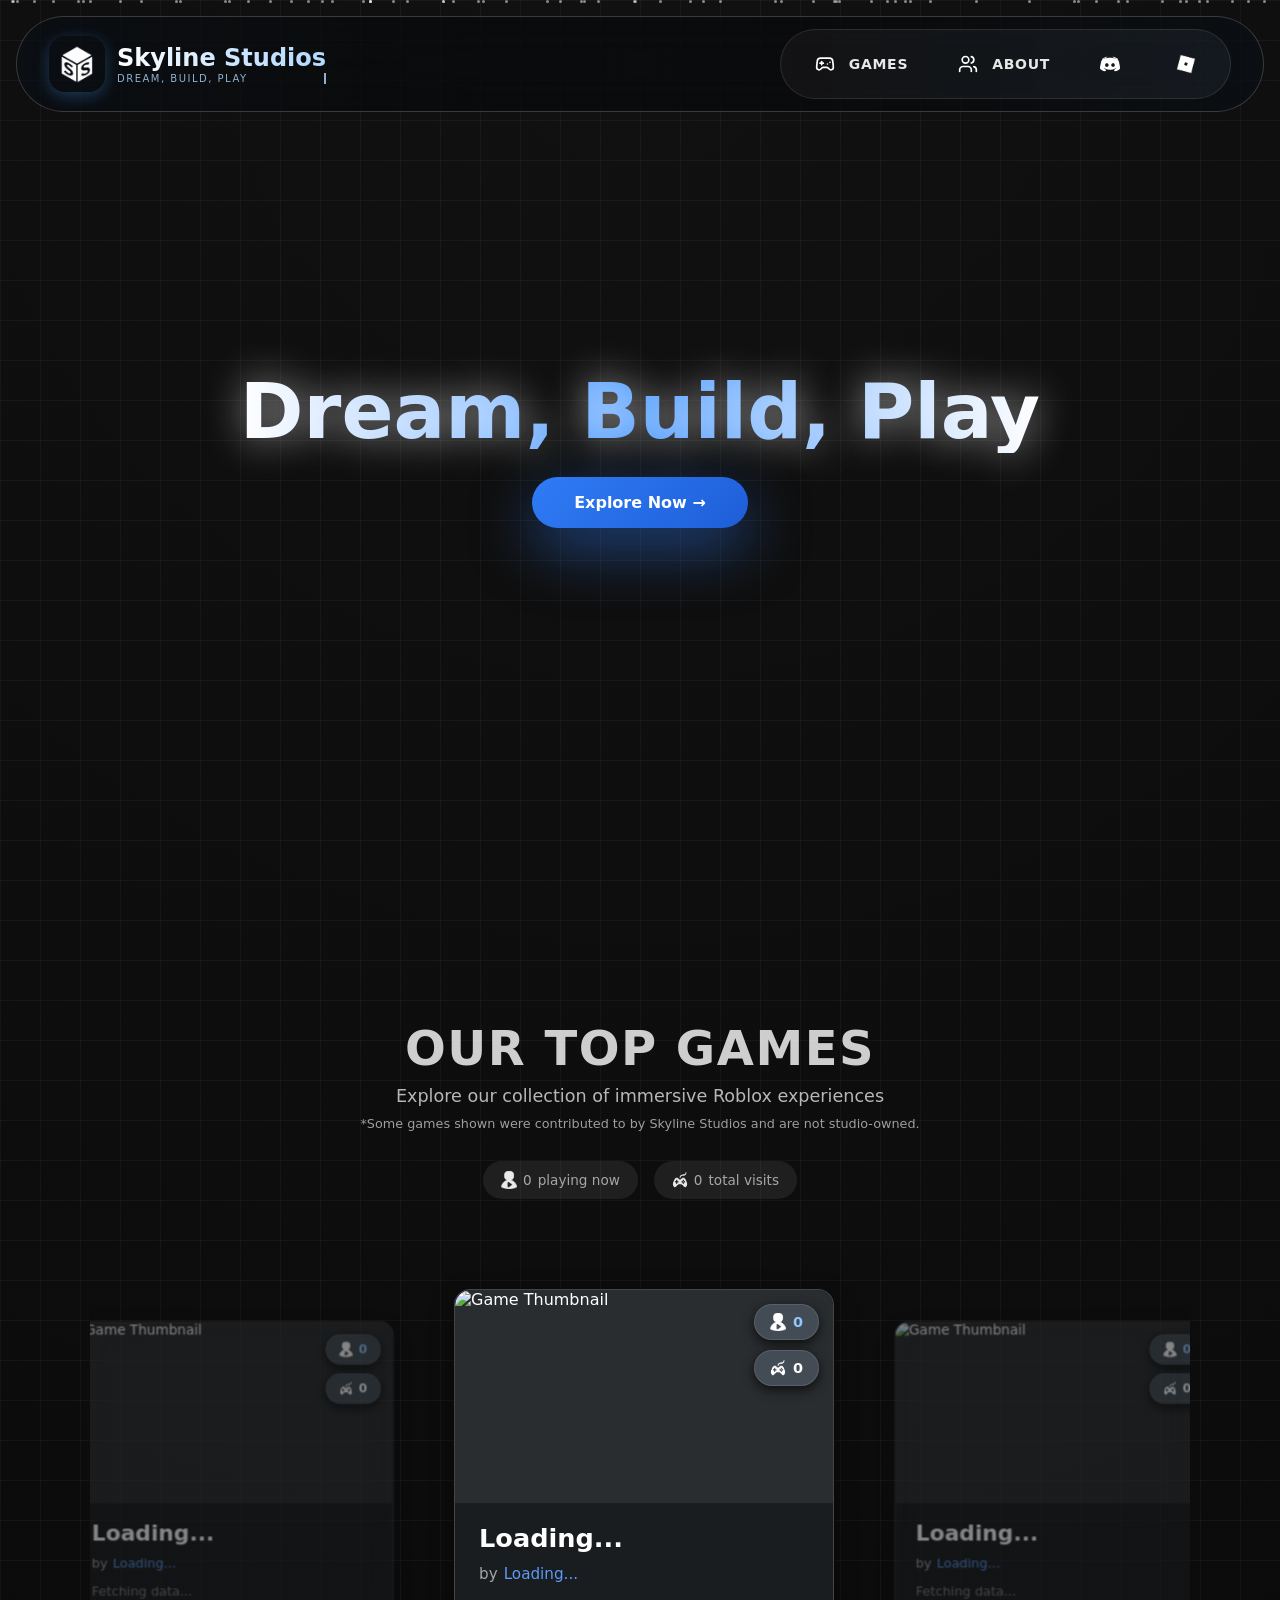
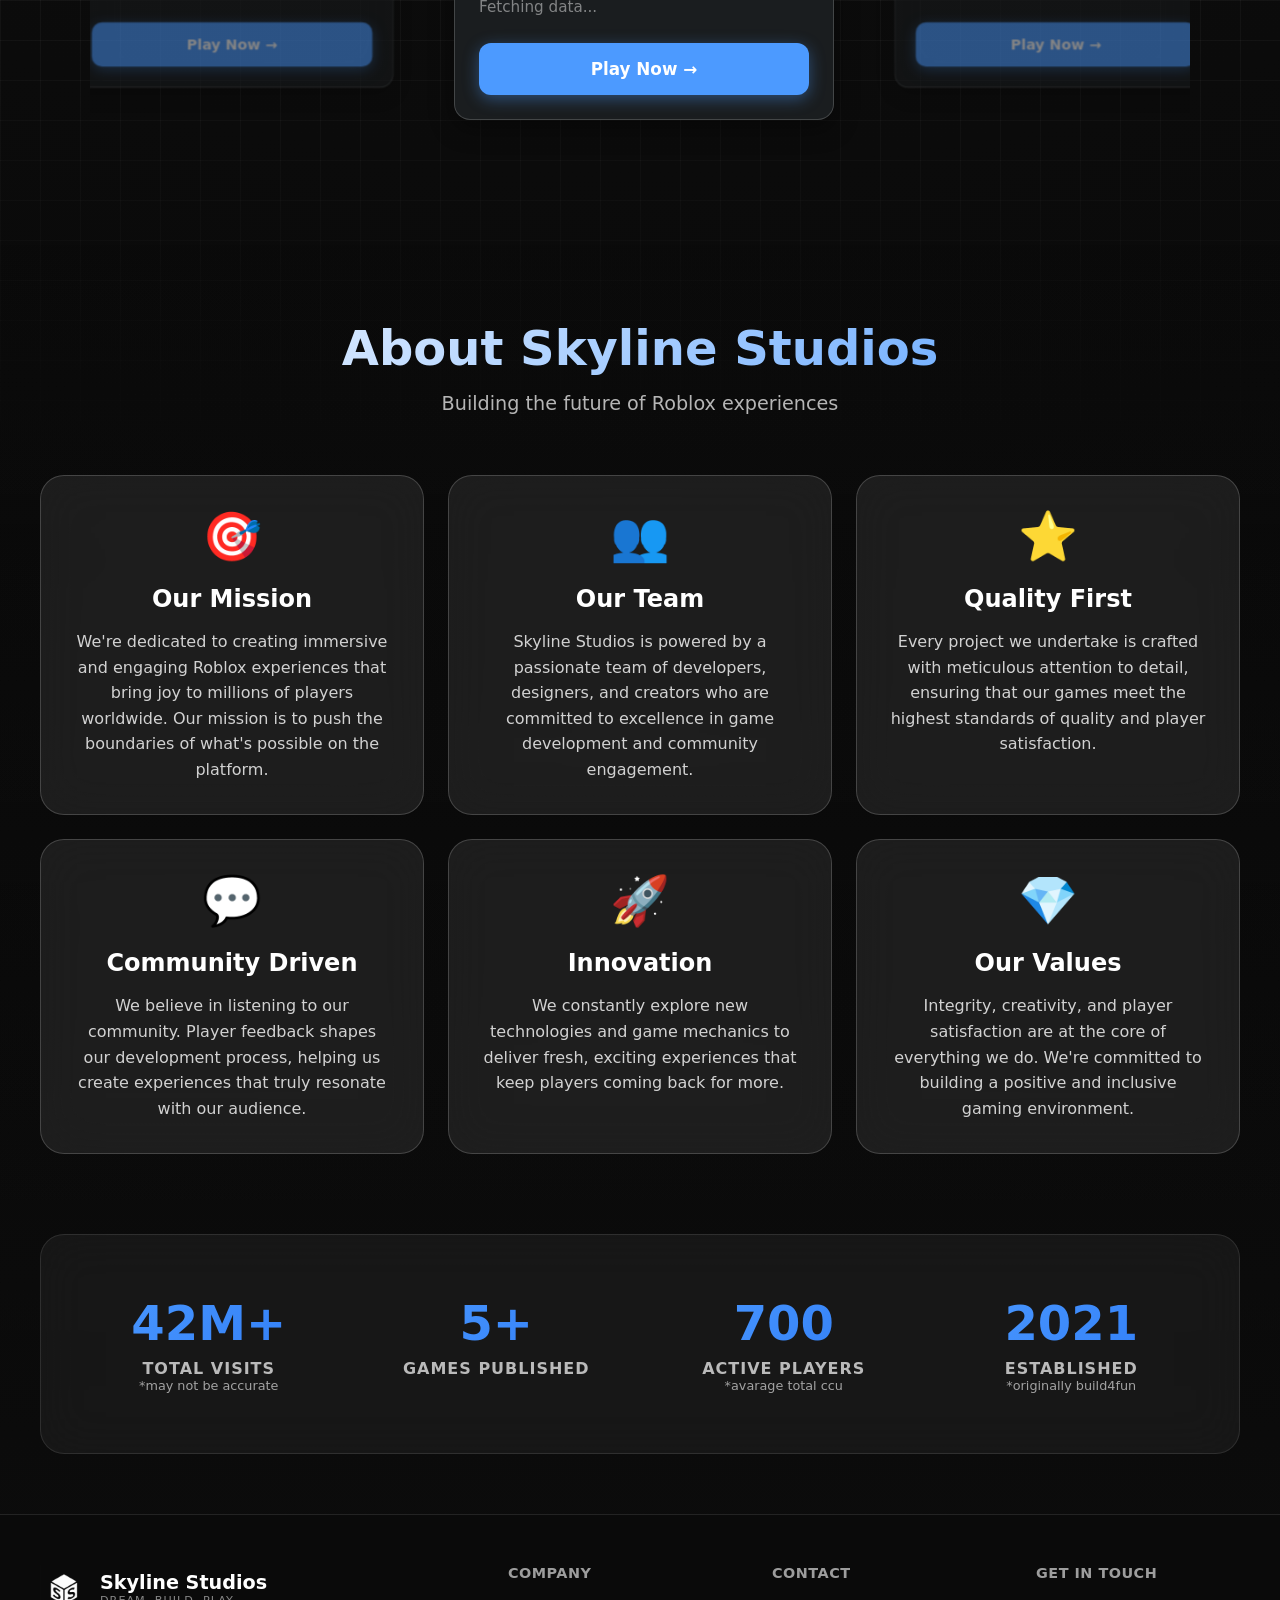
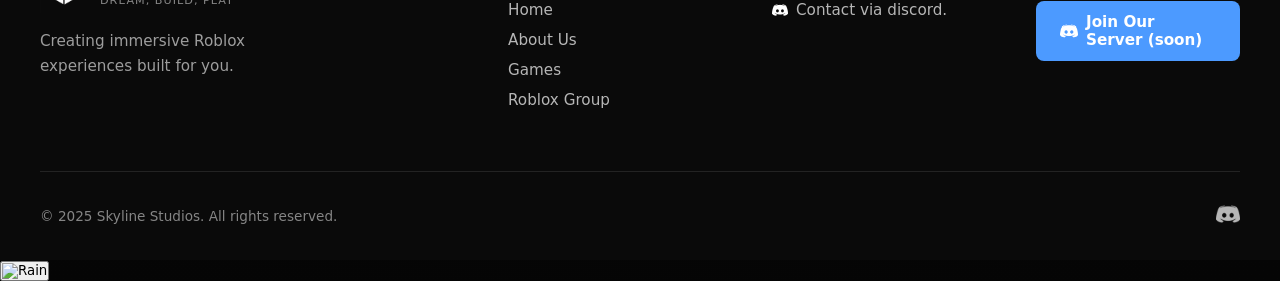
==== commit 79b9010f: "Update index.html" ====
--- a/index.html
+++ b/index.html
@@ -4,17 +4,8 @@
   <meta charset="UTF-8" />
   <title>Skyline Studios</title>
   <meta name="viewport" content="width=device-width, initial-scale=1.0" />
-  <link rel="icon" type="image/png" href="Tablogo.png">
-    <meta property="og:title" content="Skyline Studios">
-    <meta property="og:type" content="website">
-    <meta property="og:url" content="https://www.skylinestudios.xyz">
-    <meta property="og:image" content="https://i.imgur.com/xTiTReJ.png">
-    <meta property="og:description" content="Dream, Build, Play. Skyline Studios, A roblox development studio">
-    <meta property="og:site_name" content="Skyline Studios">
-
-  <link rel="preconnect" href="https://fonts.googleapis.com">
-  <link rel="preconnect" href="https://fonts.gstatic.com" crossorigin>
-  <link href="https://fonts.googleapis.com/css2?family=Russo+One&family=Zen+Dots&display=swap" rel="stylesheet">
+
+  <link href="https://fonts.googleapis.com/css2?family=Inter:wght@400;600;700;800&display=swap" rel="stylesheet">
   <link rel="stylesheet" href="style.css">
 </head>
 <body>
@@ -84,7 +75,7 @@
             </a>
 
             <!-- Discord Link -->
-            <a href="https://discord.gg/UzPGM6TmEH" target="_blank" class="nav-link nav-icon-only">
+            <a href="https://discord.gg/YOUR_INVITE_CODE" target="_blank" class="nav-link nav-icon-only">
               <div class="nav-link-content">
                 <div class="nav-icon-wrapper">
                   <img src="DiscordIcon.png" alt="Discord" class="nav-social-icon">
@@ -120,20 +111,13 @@
 
 <!-- Hero -->
 <section class="hero">
-  <h1>Dream, Build, Play</h1>
-
-  <button
-    class="primary-btn"
-    onclick="document.querySelector('#games').scrollIntoView({ behavior: 'smooth' })"
-  >
+  <h1>
+    Dream, Build, Play
+  </h1>
+
+  <button class="primary-btn" onclick="document.querySelector('#games').scrollIntoView({behavior: 'smooth'})">
     <h3>Explore Now →</h3>
   </button>
-
-  <!-- Scroll Indicator -->
-  <div class="scroll-indicator" onclick="document.querySelector('#games').scrollIntoView({ behavior: 'smooth' })">
-    <span class="scroll-indicator-text">Scroll</span>
-    <div class="scroll-indicator-arrow"></div>
-  </div>
 </section>
 
 <!-- Games -->
@@ -226,51 +210,6 @@
     <button class="arrow right">›</button>
   </div>
 </section>
-
-<section class="collab">
-  <h2 class="collab-title">COLLABORATION OPPORTUNITIES</h2>
-
-  <div class="collab-cards">
-    <!-- Game Acquisition -->
-    <div class="collab-card blue">
-      <div class="collab-grid"></div>
-
-      <div class="collab-content">
-        <h3>
-          Game <span>Acquisition</span>
-        </h3>
-        <p>
-          We acquire your Roblox game outright, providing a competitive upfront
-          payment and a smooth transition.
-        </p>
-      </div>
-
-      <a href="https://discord.gg/UzPGM6TmEH" target="_blank" class="collab-btn">
-        Contact
-      </a>
-    </div>
-
-    <!-- Game Growth -->
-    <div class="collab-card green">
-      <div class="collab-grid"></div>
-
-      <div class="collab-content">
-        <h3>
-          Game <span>Growth</span>
-        </h3>
-        <p>
-          Our experienced team takes full ownership of development, marketing,
-          and optimization to maximize your game's potential.
-        </p>
-      </div>
-
-      <a href="https://discord.gg/UzPGM6TmEH" target="_blank" class="collab-btn">
-        Contact
-      </a>
-    </div>
-  </div>
-</section>
-
 
 <!-- About Section -->
 <section class="about" id="about">
@@ -327,7 +266,7 @@
     <!-- Stats Section -->
     <div class="about-stats">
       <div class="stat-item">
-        <div class="stat-number">40M+</div>
+        <div class="stat-number">42M+</div>
         <div class="stat-label">Total Visits</div>
         <p style="font-size: 0.8rem; opacity: 0.6;">
         *may not be accurate
@@ -383,7 +322,7 @@
       <h4>Contact</h4>
       <ul>
         <li>
-          <a href="https://discord.gg/UzPGM6TmEH" target="_blank">
+          <a href="https://discord.gg/YOUR_INVITE_CODE" target="_blank">
             <img src="DiscordIcon.png" alt="Discord" class="footer-icon">
             Contact via discord.
           </a>
@@ -393,26 +332,30 @@
 
     <div class="footer-column">
       <h4>Get in Touch</h4>
-      <a href="https://discord.gg/UzPGM6TmEH" target="_blank" class="footer-contact-btn">
+      <a href="https://discord.gg/YOUR_INVITE_CODE" target="_blank" class="footer-contact-btn">
         <img src="DiscordIcon.png" alt="Contact" class="btn-icon">
-        Join Our Server!
+        Join Our Server (soon)
       </a>
     </div>
   </div>
 
   <div class="footer-bottom">
     <p>© 2025 Skyline Studios. All rights reserved.</p>
-    <a href="https://discord.gg/UzPGM6TmEH" target="_blank" class="footer-social">
+    <a href="https://discord.gg/YOUR_INVITE_CODE" target="_blank" class="footer-social">
       <img src="DiscordIcon.png" alt="Discord" class="social-icon">
     </a>
   </div>
 </footer>
 
+<!-- Rain container -->
+<div id="rain-container"></div>
+
+<!-- Rain trigger button -->
+<button id="rain-btn" title="Make it rain!">
+  <img src="eggman.png" alt="Rain" class="rain-btn-img">
+</button>
+
 <script src="script.js"></script>
 </body>
 
 </html>
-
-
-
-
--- a/style.css
+++ b/style.css
@@ -12,6 +12,38 @@
   overflow-x: hidden;
   position: relative;
 }
+
+body::before {
+  content: "";
+  position: fixed;
+  top: 0;
+  left: 0;
+  width: 100%;
+  height: calc(100vh + 1200px); /* covers hero + content, NOT footer */
+  pointer-events: none;
+  z-index: 0;
+
+  /* Pattern */
+  background-image:
+  linear-gradient(rgba(255,255,255,0.04) 1px, transparent 1px),
+  linear-gradient(90deg, rgba(255,255,255,0.04) 1px, transparent 1px);
+  background-size: 40px 40px;
+
+  /* Fade out before footer */
+  mask-image: linear-gradient(
+    to bottom,
+    rgba(0,0,0,1) 0%,
+    rgba(0,0,0,1) 75%,
+    rgba(0,0,0,0) 100%
+  );
+  -webkit-mask-image: linear-gradient(
+    to bottom,
+    rgba(0,0,0,1) 0%,
+    rgba(0,0,0,1) 75%,
+    rgba(0,0,0,0) 100%
+  );
+}
+
 
 /* Glass */
 .glass {
@@ -403,15 +435,17 @@
 
 /* Hero */
 .hero {
-  min-height: 100vh;
-  display: grid;
-  place-content: center;
-  text-align: center;
-  gap: 32px;
-  position: relative;
-  z-index: 1;
-  padding-top: 100px;
-}
+  position: relative;
+  height: 100vh;
+  width: 100%;
+  display: flex;
+  flex-direction: column;
+  justify-content: center;
+  align-items: center;
+  gap: 24px;
+  overflow: hidden;
+}
+
 
 .hero h1 {
   font-size: clamp(3rem, 6vw, 5rem);
@@ -1254,3 +1288,61 @@
     text-align: center;
   }
 }
+
+/* ============================================
+   HERO SCROLL INDICATOR
+   ============================================ */
+
+.scroll-indicator {
+  position: absolute;
+  bottom: 32px;
+  left: 50%;
+  transform: translateX(-50%);
+  display: flex;
+  flex-direction: column;
+  align-items: center;
+  gap: 10px;
+  cursor: pointer;
+  opacity: 0.75;
+  z-index: 10;
+}
+
+.scroll-indicator:hover {
+  opacity: 1;
+}
+
+/* Text */
+.scroll-indicator-text {
+  font-size: 0.7rem;
+  letter-spacing: 2px;
+  text-transform: uppercase;
+  color: rgba(255, 255, 255, 0.6);
+}
+
+/* Arrow */
+.scroll-indicator-arrow {
+  width: 14px;
+  height: 14px;
+  border-right: 2px solid #4c9aff;
+  border-bottom: 2px solid #4c9aff;
+  transform: rotate(45deg);
+  animation: scrollArrowFloat 1.8s ease-in-out infinite;
+}
+
+/* Animation */
+@keyframes scrollArrowFloat {
+  0% {
+    transform: translateY(0) rotate(45deg);
+    opacity: 0;
+  }
+  30% {
+    opacity: 1;
+  }
+  60% {
+    opacity: 1;
+  }
+  100% {
+    transform: translateY(14px) rotate(45deg);
+    opacity: 0;
+  }
+}
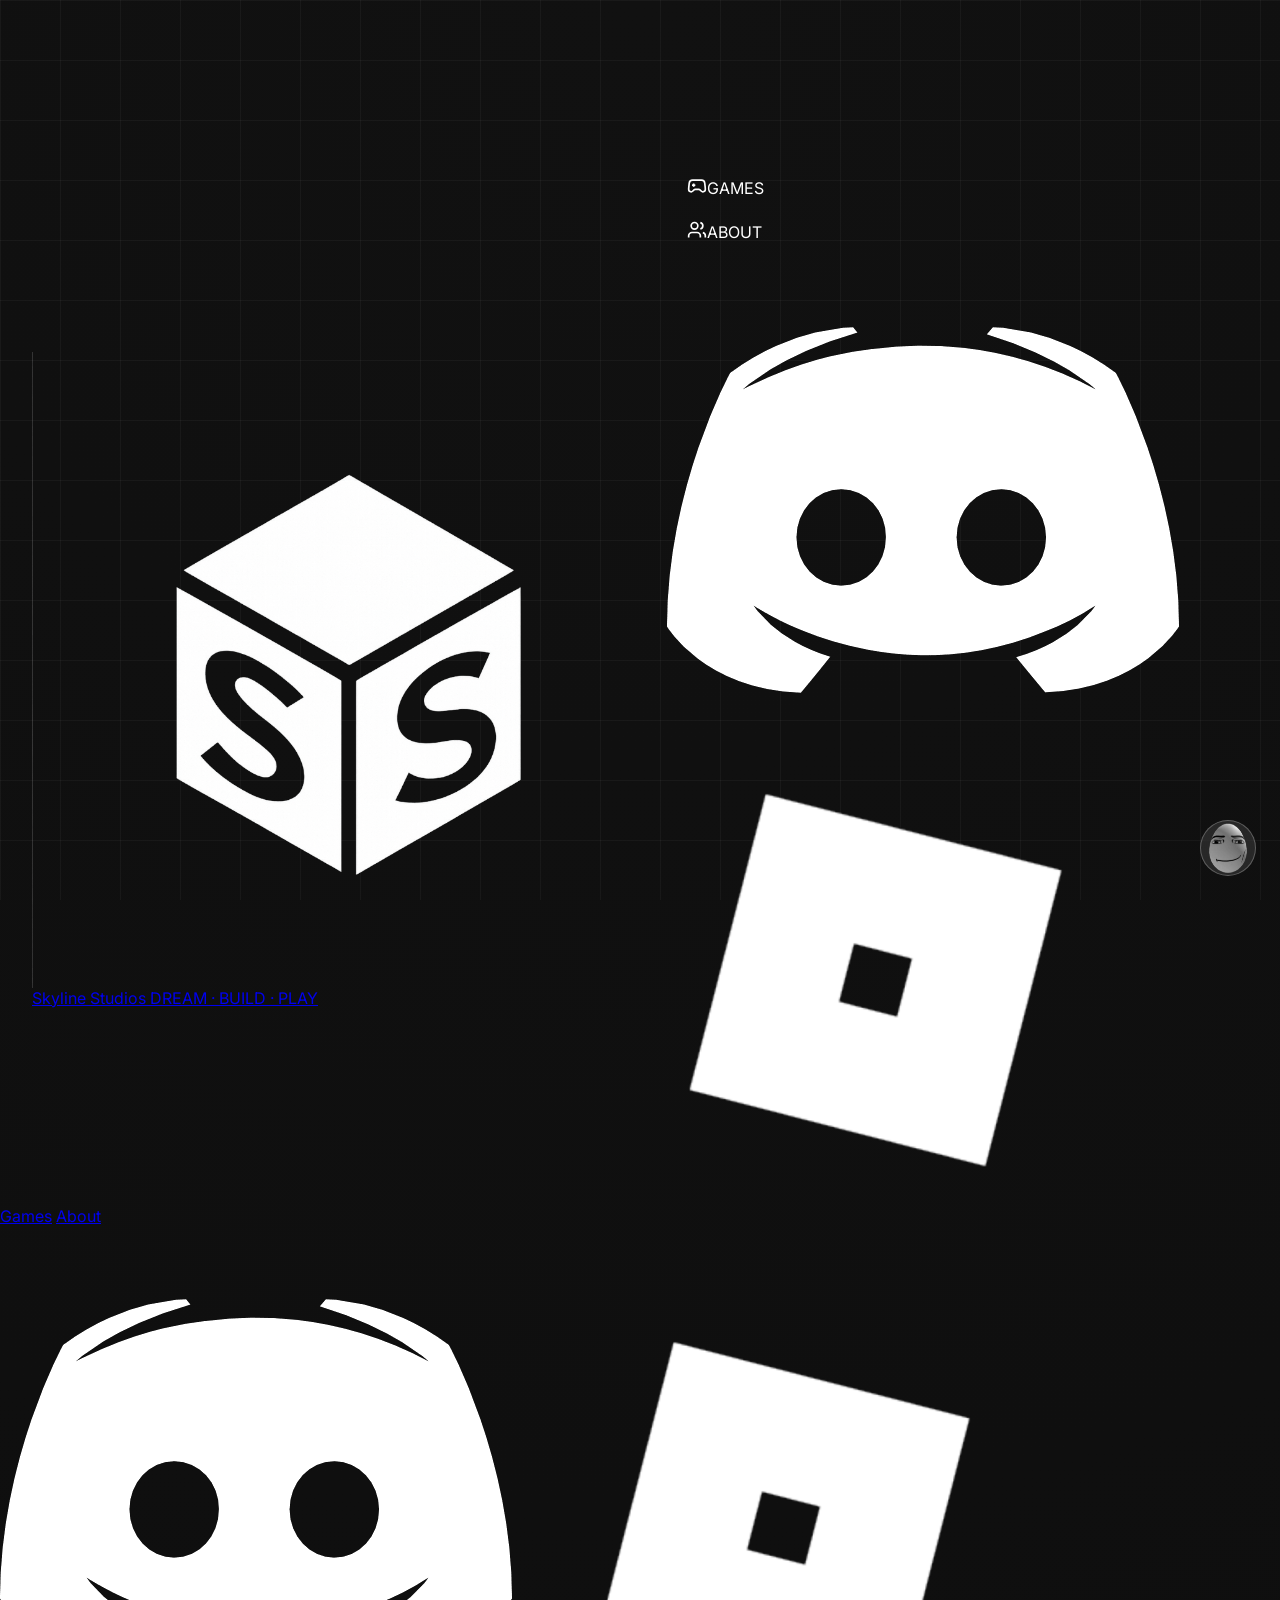
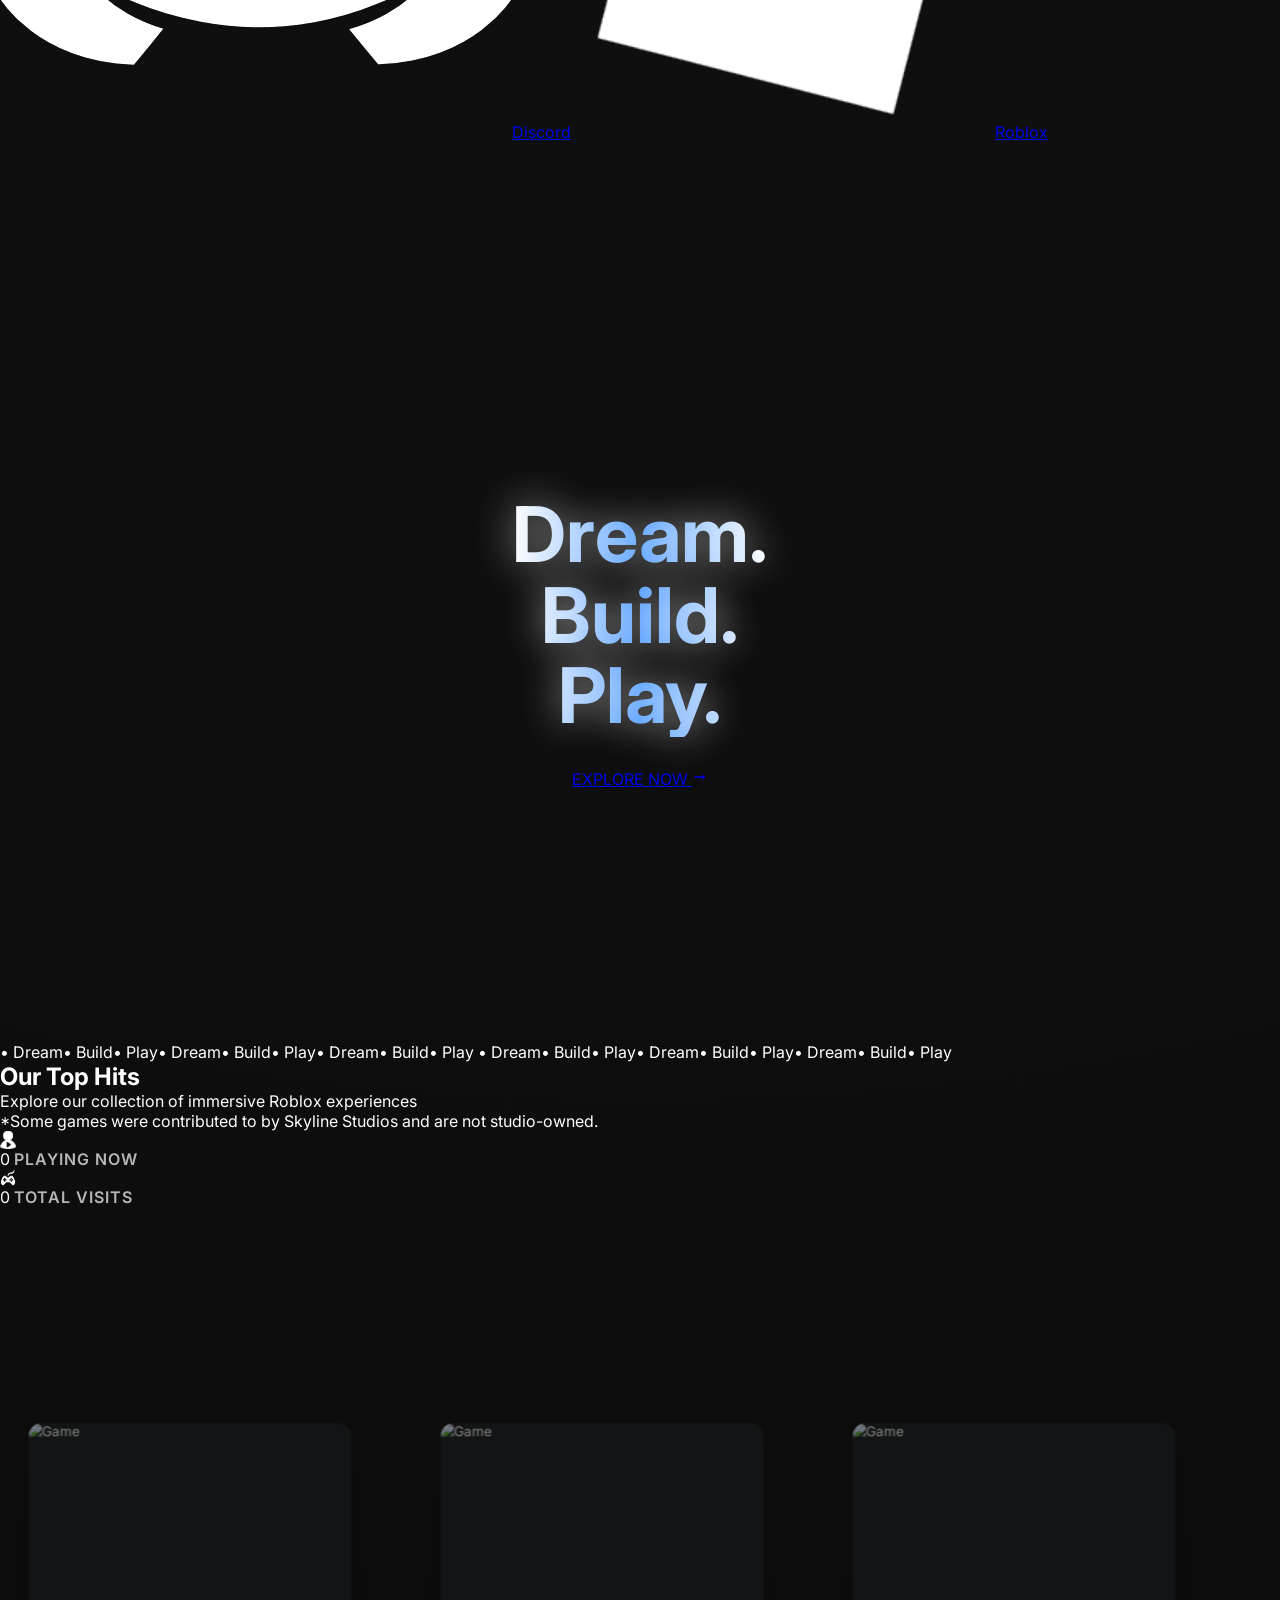
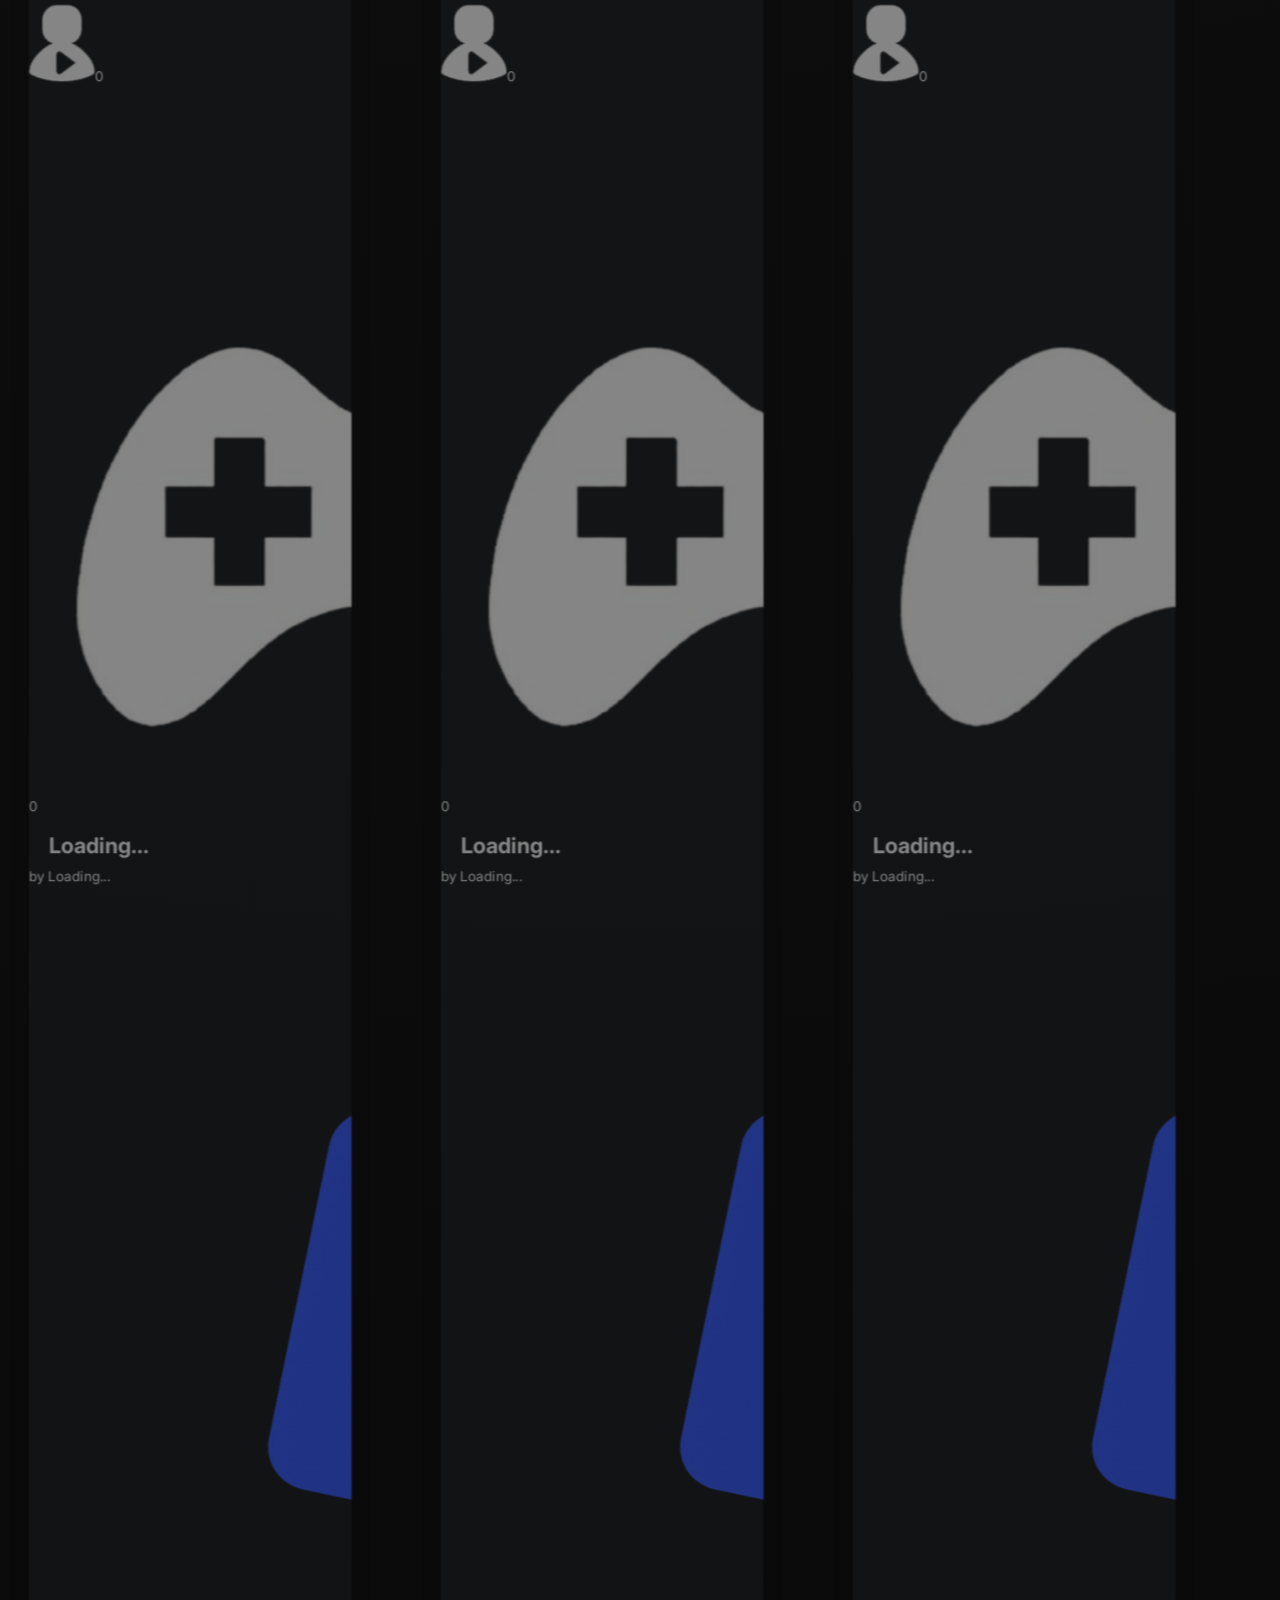
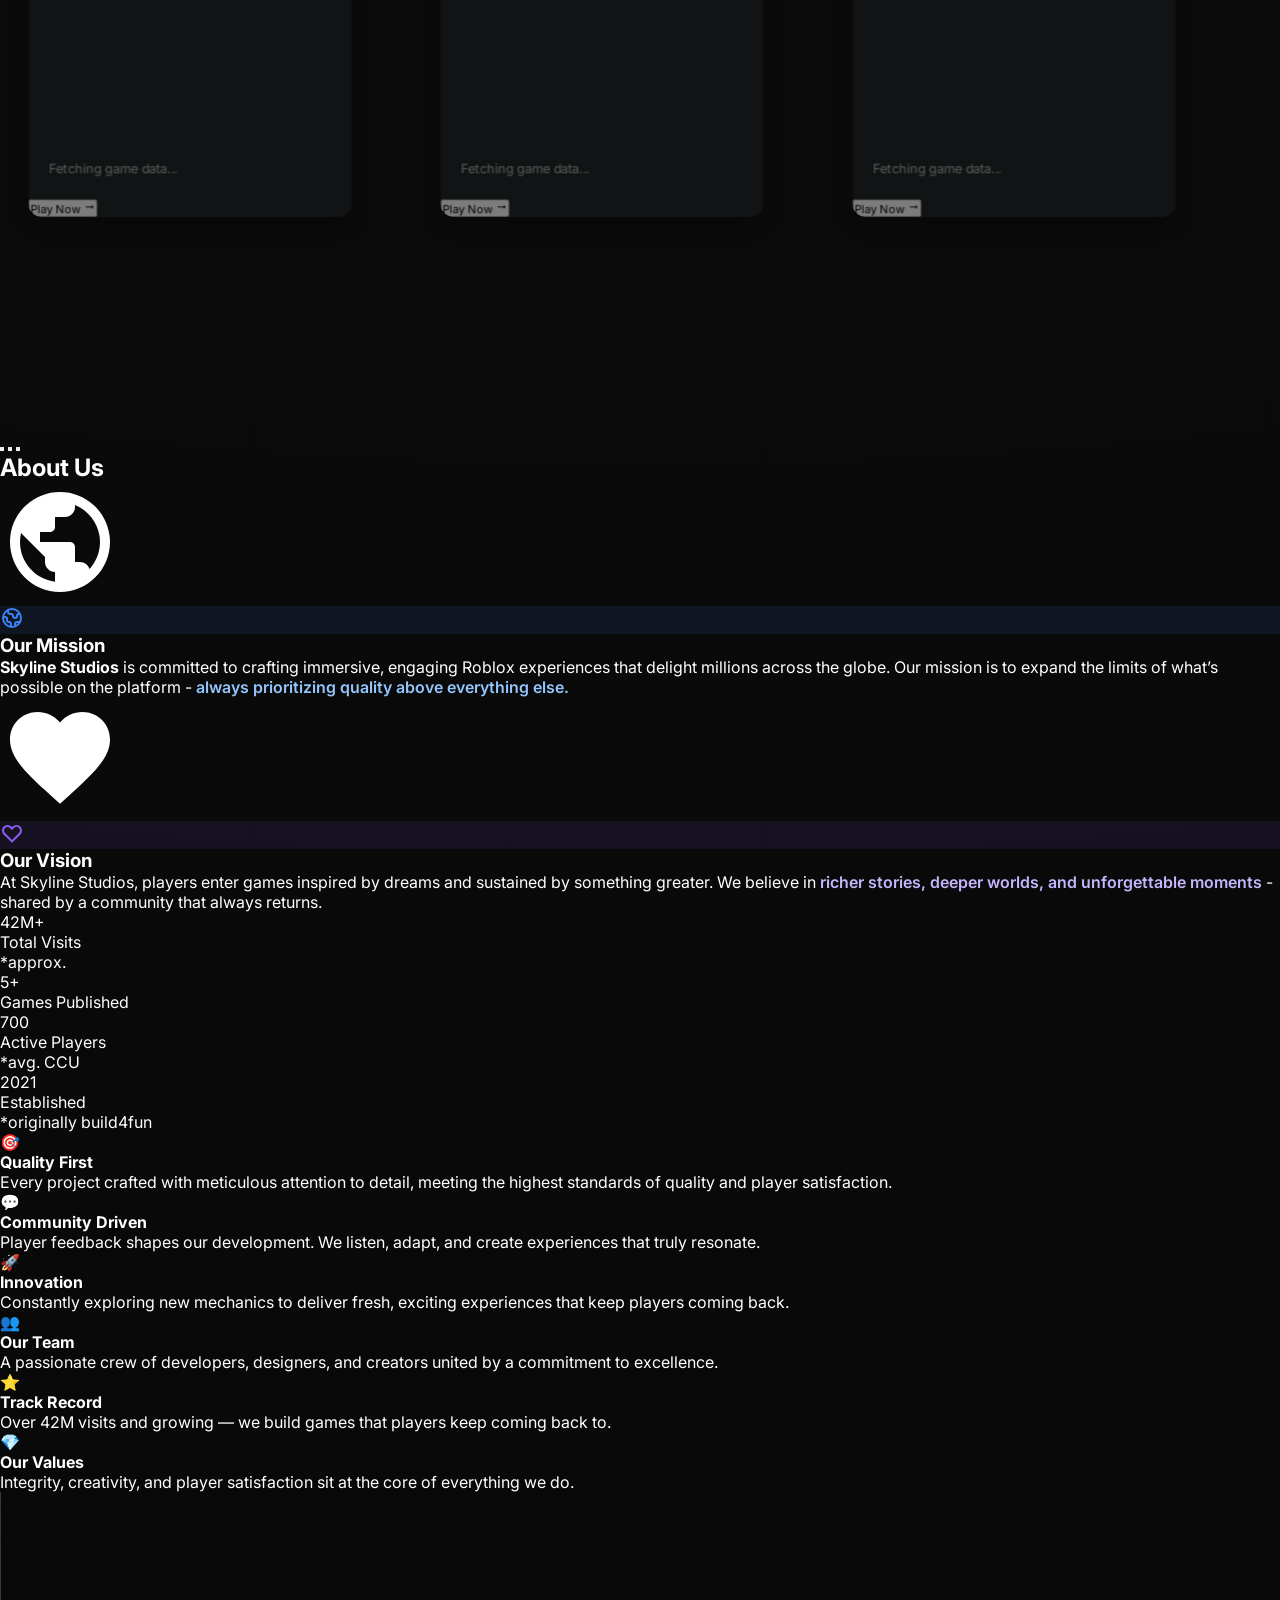
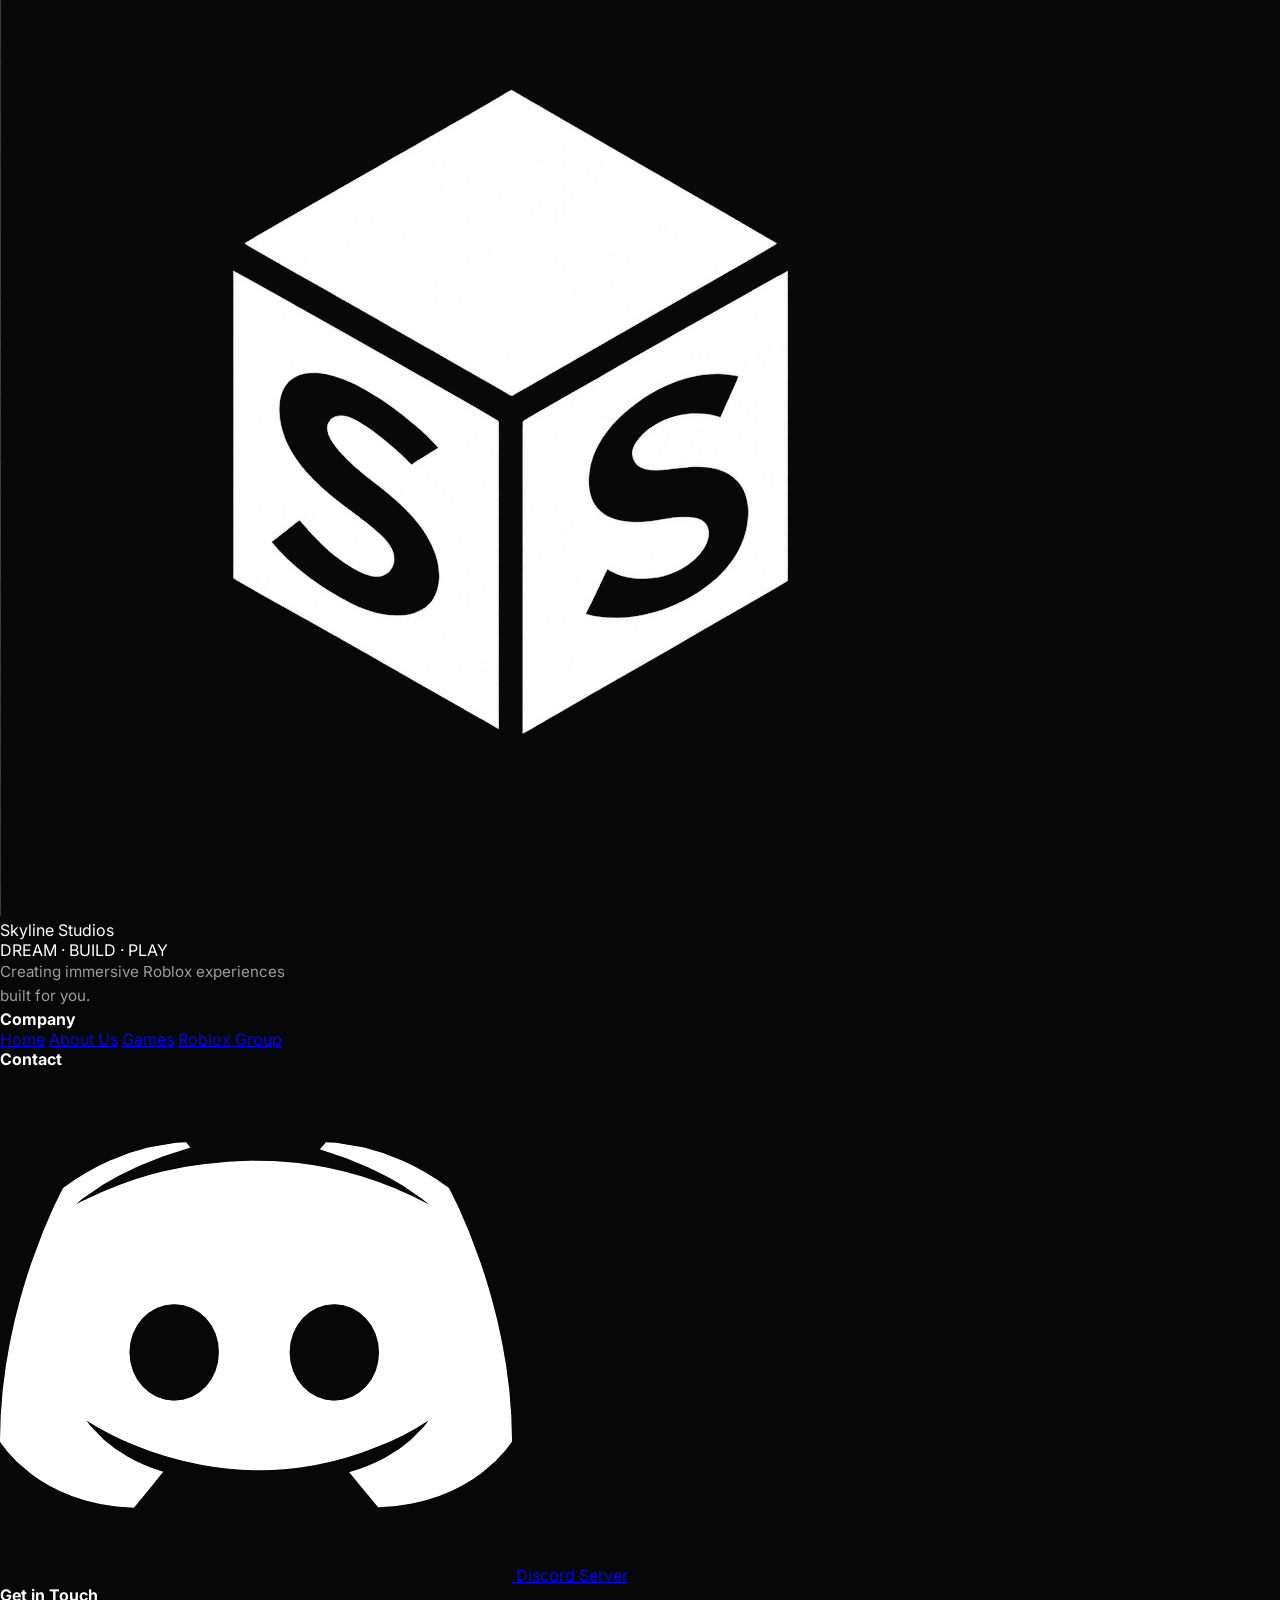
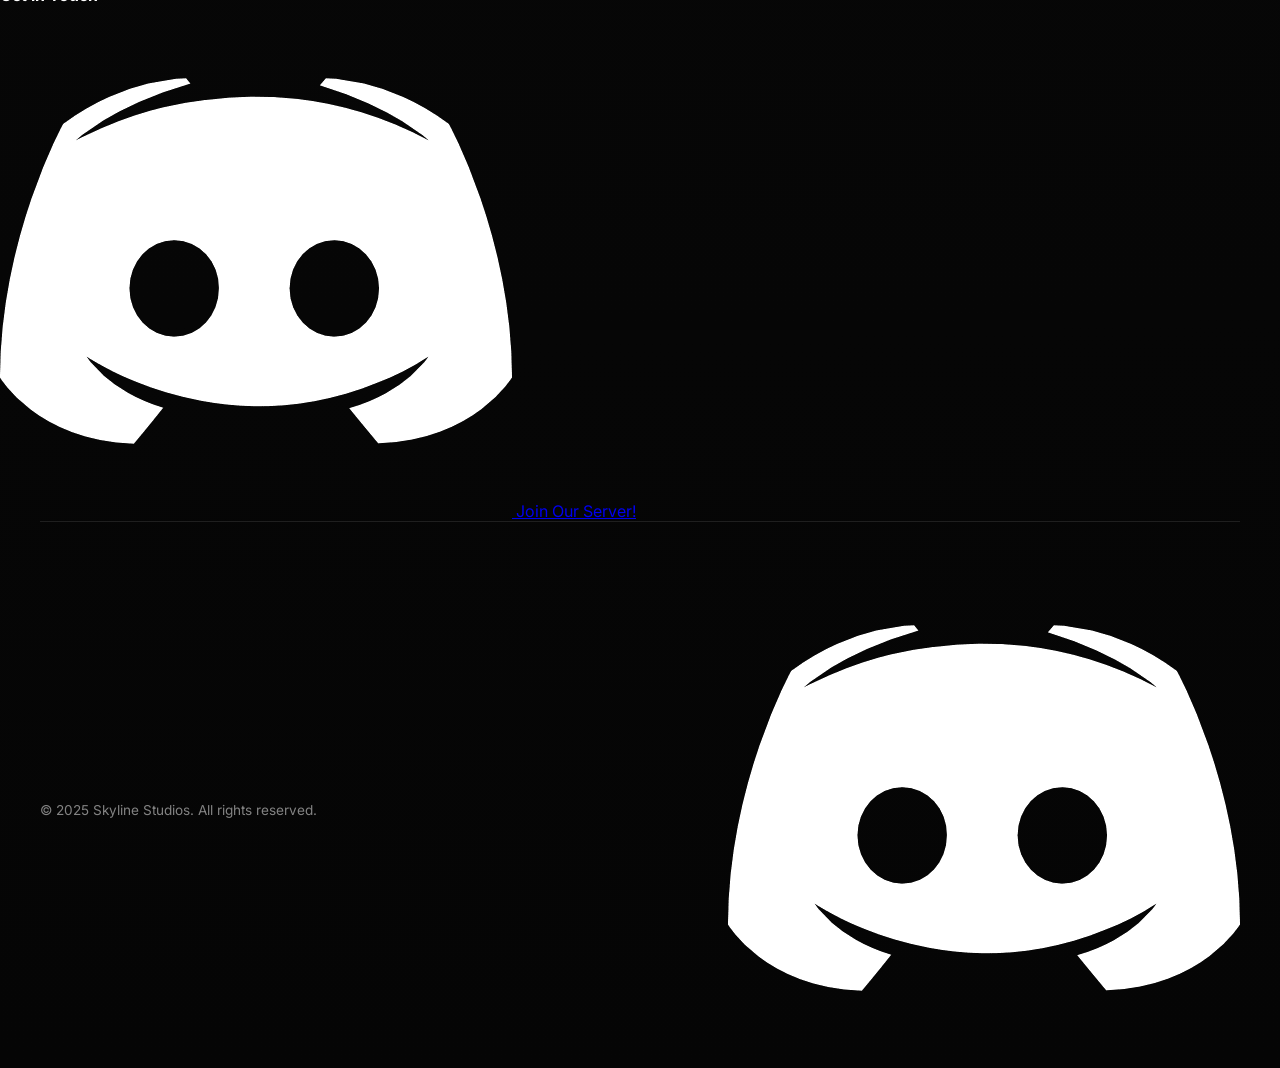
==== commit db4503e3: "Update index.html" ====
--- a/index.html
+++ b/index.html
@@ -4,106 +4,70 @@
   <meta charset="UTF-8" />
   <title>Skyline Studios</title>
   <meta name="viewport" content="width=device-width, initial-scale=1.0" />
-
-  <link href="https://fonts.googleapis.com/css2?family=Inter:wght@400;600;700;800&display=swap" rel="stylesheet">
+  <link href="https://fonts.googleapis.com/css2?family=Inter:wght@400;500;600;700;800;900&display=swap" rel="stylesheet">
   <link rel="stylesheet" href="style.css">
 </head>
 <body>
 
-<!-- Stars -->
-<div id="stars"></div>
-
-<!-- New Navbar -->
-<header class="nav-new">
-  <div class="nav-container">
-    <div class="nav-glass">
-      <!-- Background Effects -->
-      <div class="nav-bg-effects">
-        <div class="nav-gradient-pulse"></div>
-        <div class="nav-glow"></div>
-      </div>
-
-      <!-- Content -->
+<canvas id="bg-canvas"></canvas>
+
+<!-- Navbar -->
+<header class="navbar" id="navbar">
+  <div class="nav-wrap">
+    <div class="nav-pill">
+      <div class="nav-pill-fx">
+        <div class="nav-pill-pulse"></div>
+        <div class="nav-pill-glow"></div>
+      </div>
       <div class="nav-content">
-        <!-- Logo Section -->
-        <a href="#" class="nav-logo-link">
-          <div class="nav-logo-wrapper">
-            <div class="nav-logo-circle">
-              <img src="logo.png" class="nav-logo-img" alt="Skyline Studios Logo">
-            </div>
-            <div class="nav-text">
-              <span class="nav-title">Skyline Studios</span>
-              <span class="nav-subtitle">DREAM, BUILD, PLAY</span>
-            </div>
+        <a href="#" class="nav-logo">
+          <div class="nav-logo-img-wrap">
+            <img src="logo.png" alt="Skyline Studios" class="nav-logo-img">
+          </div>
+          <div class="nav-logo-text">
+            <span class="nav-logo-name">Skyline Studios</span>
+            <span class="nav-logo-sub">DREAM · BUILD · PLAY</span>
           </div>
         </a>
 
-        <!-- Desktop Navigation Links -->
-        <div class="nav-desktop-links">
-          <div class="nav-links-inner">
-            <!-- Games Link -->
+        <nav class="nav-desktop">
+          <div class="nav-link-group">
             <a href="#games" class="nav-link">
-              <div class="nav-link-content">
-                <div class="nav-icon-wrapper">
-                  <svg class="nav-svg-icon" fill="none" stroke="currentColor" viewBox="0 0 24 24" stroke-width="2" stroke-linecap="round" stroke-linejoin="round">
-                    <line x1="6" x2="10" y1="11" y2="11"></line>
-                    <line x1="8" x2="8" y1="9" y2="13"></line>
-                    <line x1="15" x2="15.01" y1="12" y2="12"></line>
-                    <line x1="18" x2="18.01" y1="10" y2="10"></line>
-                    <path d="M17.32 5H6.68a4 4 0 0 0-3.978 3.59c-.006.052-.01.101-.017.152C2.604 9.416 2 14.456 2 16a3 3 0 0 0 3 3c1 0 1.5-.5 2-1l1.414-1.414A2 2 0 0 1 9.828 16h4.344a2 2 0 0 1 1.414.586L17 18c.5.5 1 1 2 1a3 3 0 0 0 3-3c0-1.545-.604-6.584-.685-7.258-.007-.05-.011-.1-.017-.151A4 4 0 0 0 17.32 5z"></path>
-                  </svg>
-                </div>
-                <span class="nav-link-text">GAMES</span>
+              <div class="nav-link-icon">
+                <svg width="20" height="20" fill="none" stroke="currentColor" stroke-width="2" viewBox="0 0 24 24">
+                  <path d="M17.32 5H6.68a4 4 0 0 0-3.978 3.59C2.604 9.416 2 14.456 2 16a3 3 0 0 0 3 3c1 0 1.5-.5 2-1l1.414-1.414A2 2 0 0 1 9.828 16h4.344a2 2 0 0 1 1.414.586L17 18c.5.5 1 1 2 1a3 3 0 0 0 3-3c0-1.545-.604-6.584-.685-7.258A4 4 0 0 0 17.32 5z"/>
+                  <line x1="6" x2="10" y1="11" y2="11"/><line x1="8" x2="8" y1="9" y2="13"/><line x1="15" x2="15.01" y1="12" y2="12"/><line x1="18" x2="18.01" y1="10" y2="10"/>
+                </svg>
               </div>
-              <div class="nav-link-underline"></div>
+              <span class="nav-link-label">GAMES</span>
+              <div class="nav-link-bar"></div>
             </a>
-
-            <!-- About Link -->
             <a href="#about" class="nav-link">
-              <div class="nav-link-content">
-                <div class="nav-icon-wrapper">
-                  <svg class="nav-svg-icon" fill="none" stroke="currentColor" viewBox="0 0 24 24" stroke-width="2" stroke-linecap="round" stroke-linejoin="round">
-                    <path d="M16 21v-2a4 4 0 0 0-4-4H6a4 4 0 0 0-4 4v2"></path>
-                    <circle cx="9" cy="7" r="4"></circle>
-                    <path d="M22 21v-2a4 4 0 0 0-3-3.87"></path>
-                    <path d="M16 3.13a4 4 0 0 1 0 7.75"></path>
-                  </svg>
-                </div>
-                <span class="nav-link-text">ABOUT</span>
+              <div class="nav-link-icon">
+                <svg width="20" height="20" fill="none" stroke="currentColor" stroke-width="2" viewBox="0 0 24 24">
+                  <path d="M16 21v-2a4 4 0 0 0-4-4H6a4 4 0 0 0-4 4v2"/><circle cx="9" cy="7" r="4"/><path d="M22 21v-2a4 4 0 0 0-3-3.87M16 3.13a4 4 0 0 1 0 7.75"/>
+                </svg>
               </div>
-              <div class="nav-link-underline"></div>
+              <span class="nav-link-label">ABOUT</span>
+              <div class="nav-link-bar"></div>
             </a>
-
-            <!-- Discord Link -->
-            <a href="https://discord.gg/YOUR_INVITE_CODE" target="_blank" class="nav-link nav-icon-only">
-              <div class="nav-link-content">
-                <div class="nav-icon-wrapper">
-                  <img src="DiscordIcon.png" alt="Discord" class="nav-social-icon">
-                </div>
-              </div>
-              <div class="nav-link-underline"></div>
-            </a>
-
-            <!-- Roblox Link -->
-            <a href="https://www.roblox.com/groups/9530841" target="_blank" class="nav-link nav-icon-only">
-              <div class="nav-link-content">
-                <div class="nav-icon-wrapper">
-                  <img src="RobloxIcon.png" alt="Roblox" class="nav-social-icon">
-                </div>
-              </div>
-              <div class="nav-link-underline"></div>
-            </a>
-          </div>
-        </div>
-
-        <!-- Mobile Menu Button -->
+          </div>
+          <a href="https://discord.gg/FupwKNtQfN" target="_blank" class="nav-social"><img src="DiscordIcon.png" alt="Discord"></a>
+          <a href="https://www.roblox.com/groups/9530841" target="_blank" class="nav-social"><img src="RobloxIcon.png" alt="Roblox"></a>
+        </nav>
+
         <button class="nav-mobile-btn" id="mobileMenuBtn">
-          <div class="nav-hamburger">
-            <div class="nav-hamburger-line"></div>
-            <div class="nav-hamburger-line"></div>
-            <div class="nav-hamburger-line"></div>
-          </div>
+          <span></span><span></span><span></span>
         </button>
+      </div>
+    </div>
+
+    <div class="nav-mobile-drawer" id="mobileDrawer">
+      <a href="#games" class="mobile-link" onclick="closeMobile()">Games</a>
+      <a href="#about" class="mobile-link" onclick="closeMobile()">About</a>
+      <div class="mobile-socials">
+        <a href="https://discord.gg/YOUR_INVITE_CODE" target="_blank" class="mobile-social"><img src="DiscordIcon.png" alt="">Discord</a>
+        <a href="https://www.roblox.com/groups/9530841" target="_blank" class="mobile-social"><img src="RobloxIcon.png" alt="">Roblox</a>
       </div>
     </div>
   </div>
@@ -111,251 +75,251 @@
 
 <!-- Hero -->
 <section class="hero">
-  <h1>
-    Dream, Build, Play
+  <h1 class="hero-h1">
+    <span class="hero-line" style="animation-delay:0s">Dream.</span>
+    <br>
+    <span class="hero-line" style="animation-delay:.07s">Build.</span>
+    <br>
+    <span class="hero-line" style="animation-delay:.14s">Play.</span>
   </h1>
-
-  <button class="primary-btn" onclick="document.querySelector('#games').scrollIntoView({behavior: 'smooth'})">
-    <h3>Explore Now →</h3>
-  </button>
+  <a href="#games" class="hero-btn">
+    <span>EXPLORE NOW</span>
+    <svg width="16" height="16" fill="currentColor" viewBox="0 0 24 24"><path d="M16.01 11H4v2h12.01v3L20 12l-3.99-4z"/></svg>
+  </a>
 </section>
 
+<!-- Ticker -->
+<div class="ticker-wrap">
+  <div class="ticker-inner">
+    <div class="ticker-track">
+      <span>• Dream</span><span>• Build</span><span>• Play</span><span>• Dream</span><span>• Build</span><span>• Play</span><span>• Dream</span><span>• Build</span><span>• Play</span>
+      <span>• Dream</span><span>• Build</span><span>• Play</span><span>• Dream</span><span>• Build</span><span>• Play</span><span>• Dream</span><span>• Build</span><span>• Play</span>
+    </div>
+  </div>
+</div>
+
 <!-- Games -->
-<section class="games" id="games">
-  <h2 style="font-size: 3rem; font-weight: 800; letter-spacing: 1.5px;">
-    OUR TOP GAMES
-  </h2>
-
-  <p>Explore our collection of immersive Roblox experiences</p>
-  <p style="font-size: 0.8rem; opacity: 0.6;">
-    *Some games shown were contributed to by Skyline Studios and are not studio-owned.
-  </p>
-
-  <div class="game-stats">
-    <div class="pill">
-      <img src="UserIcon.png" alt="Users" class="pill-icon">
-      <span id="total-playing">0</span> <span>playing now</span>
-    </div>
-    <div class="pill">
-      <img src="VisitIcon.png" alt="Visits" class="pill-icon">
-      <span id="total-visits">0</span> <span>total visits</span>
-    </div>
-  </div>
-
-  <div class="carousel">
-    <button class="arrow left">‹</button>
-
-    <div class="cards">
-      <div class="game-card glass" data-universe-id="8581899016">
-        <div class="game-thumb-wrapper">
-          <img class="game-thumb" src="" alt="Game Thumbnail">
-          <div class="thumb-overlay">
-            <div class="thumb-stat">
-              <img src="UserIcon.png" alt="Players" class="stat-icon">
-              <span class="ccu">0</span>
+<section class="games-section" id="games">
+  <div class="section-inner">
+    <div class="section-head">
+      <h2 class="section-title">Our Top <span class="blue-text">Hits</span></h2>
+      <p class="section-sub">Explore our collection of immersive Roblox experiences</p>
+      <p class="section-note">*Some games were contributed to by Skyline Studios and are not studio-owned.</p>
+
+      <div class="stats-row">
+        <div class="stat-badge">
+          <img src="UserIcon.png" alt="" class="stat-icon">
+          <span class="stat-num" id="total-playing">0</span>
+          <span class="stat-label">playing now</span>
+          <div class="stat-live-dot"></div>
+        </div>
+        <div class="stat-badge">
+          <img src="VisitIcon.png" alt="" class="stat-icon">
+          <span class="stat-num" id="total-visits">0</span>
+          <span class="stat-label">total visits</span>
+        </div>
+      </div>
+    </div>
+
+    <div class="cards-scroll-wrap">
+      <div class="cards" id="cardsEl">
+
+        <div class="game-card" data-universe-id="8581899016">
+          <div class="card-img-wrap">
+            <img class="game-thumb" src="" alt="Game">
+            <div class="card-img-fade"></div>
+            <div class="card-badges">
+              <div class="card-badge-pill"><img src="UserIcon.png" alt=""><span class="ccu">0</span></div>
+              <div class="card-badge-pill"><img src="VisitIcon.png" alt=""><span class="visits">0</span></div>
             </div>
-            <div class="thumb-stat">
-              <img src="VisitIcon.png" alt="Visits" class="stat-icon">
-              <span class="visits">0</span>
+          </div>
+          <div class="card-body">
+            <h3 class="game-name">Loading...</h3>
+            <p class="card-creator"><span class="by">by</span> <span class="author-name">Loading...</span><img src="VerifiedIcon.png" class="verified-badge" alt="✓"></p>
+            <p class="game-desc">Fetching game data...</p>
+            <button class="card-play-btn">Play Now <svg width="14" height="14" fill="currentColor" viewBox="0 0 24 24"><path d="M16.01 11H4v2h12.01v3L20 12l-3.99-4z"/></svg></button>
+          </div>
+        </div>
+
+        <div class="game-card" data-universe-id="7201268162">
+          <div class="card-img-wrap">
+            <img class="game-thumb" src="" alt="Game">
+            <div class="card-img-fade"></div>
+            <div class="card-badges">
+              <div class="card-badge-pill"><img src="UserIcon.png" alt=""><span class="ccu">0</span></div>
+              <div class="card-badge-pill"><img src="VisitIcon.png" alt=""><span class="visits">0</span></div>
             </div>
           </div>
-        </div>
-        <h3 class="game-name">Loading...</h3>
-        <div class="game-author"><span class="author-name">Loading...</span> <img src="VerifiedIcon.png" class="verified-badge" alt="Verified"></div>
-        <p class="game-desc">Fetching data...</p>
-        <button class="play-btn">Play Now →</button>
-      </div>
-
-      <div class="game-card glass" data-universe-id="7201268162">
-        <div class="game-thumb-wrapper">
-          <img class="game-thumb" src="" alt="Game Thumbnail">
-          <div class="thumb-overlay">
-            <div class="thumb-stat">
-              <img src="UserIcon.png" alt="Players" class="stat-icon">
-              <span class="ccu">0</span>
+          <div class="card-body">
+            <h3 class="game-name">Loading...</h3>
+            <p class="card-creator"><span class="by">by</span> <span class="author-name">Loading...</span><img src="VerifiedIcon.png" class="verified-badge" alt="✓"></p>
+            <p class="game-desc">Fetching game data...</p>
+            <button class="card-play-btn">Play Now <svg width="14" height="14" fill="currentColor" viewBox="0 0 24 24"><path d="M16.01 11H4v2h12.01v3L20 12l-3.99-4z"/></svg></button>
+          </div>
+        </div>
+
+        <div class="game-card" data-universe-id="8539045222">
+          <div class="card-img-wrap">
+            <img class="game-thumb" src="" alt="Game">
+            <div class="card-img-fade"></div>
+            <div class="card-badges">
+              <div class="card-badge-pill"><img src="UserIcon.png" alt=""><span class="ccu">0</span></div>
+              <div class="card-badge-pill"><img src="VisitIcon.png" alt=""><span class="visits">0</span></div>
             </div>
-            <div class="thumb-stat">
-              <img src="VisitIcon.png" alt="Visits" class="stat-icon">
-              <span class="visits">0</span>
-            </div>
-          </div>
-        </div>
-        <h3 class="game-name">Loading...</h3>
-        <div class="game-author"><span class="author-name">Loading...</span> <img src="VerifiedIcon.png" class="verified-badge" alt="Verified"></div>
-        <p class="game-desc">Fetching data...</p>
-        <button class="play-btn">Play Now →</button>
-      </div>
-
-      <div class="game-card glass" data-universe-id="8539045222">
-        <div class="game-thumb-wrapper">
-          <img class="game-thumb" src="" alt="Game Thumbnail">
-          <div class="thumb-overlay">
-            <div class="thumb-stat">
-              <img src="UserIcon.png" alt="Players" class="stat-icon">
-              <span class="ccu">0</span>
-            </div>
-            <div class="thumb-stat">
-              <img src="VisitIcon.png" alt="Visits" class="stat-icon">
-              <span class="visits">0</span>
-            </div>
-          </div>
-        </div>
-        <h3 class="game-name">Loading...</h3>
-        <div class="game-author"><span class="author-name">Loading...</span> <img src="VerifiedIcon.png" class="verified-badge" alt="Verified"></div>
-        <p class="game-desc">Fetching data...</p>
-        <button class="play-btn">Play Now →</button>
-      </div>
-    </div>
-
-    <button class="arrow right">›</button>
+          </div>
+          <div class="card-body">
+            <h3 class="game-name">Loading...</h3>
+            <p class="card-creator"><span class="by">by</span> <span class="author-name">Loading...</span><img src="VerifiedIcon.png" class="verified-badge" alt="✓"></p>
+            <p class="game-desc">Fetching game data...</p>
+            <button class="card-play-btn">Play Now <svg width="14" height="14" fill="currentColor" viewBox="0 0 24 24"><path d="M16.01 11H4v2h12.01v3L20 12l-3.99-4z"/></svg></button>
+          </div>
+        </div>
+
+      </div>
+    </div>
+
+    <div class="carousel-dots" id="carouselDots">
+      <button class="cdot active" data-idx="0"></button>
+      <button class="cdot" data-idx="1"></button>
+      <button class="cdot" data-idx="2"></button>
+    </div>
   </div>
 </section>
 
-<!-- About Section -->
-<section class="about" id="about">
-  <div class="about-container">
-    <div class="about-header">
-      <h2>About Skyline Studios</h2>
-      <p class="about-subtitle">Building the future of Roblox experiences</p>
-    </div>
-
-    <div class="about-grid">
-      <!-- Mission -->
-      <div class="about-card glass">
-        <div class="about-icon">🎯</div>
-        <h3>Our Mission</h3>
-        <p>We're dedicated to creating immersive and engaging Roblox experiences that bring joy to millions of players worldwide. Our mission is to push the boundaries of what's possible on the platform.</p>
-      </div>
-
-      <!-- Team -->
-      <div class="about-card glass">
-        <div class="about-icon">👥</div>
-        <h3>Our Team</h3>
-        <p>Skyline Studios is powered by a passionate team of developers, designers, and creators who are committed to excellence in game development and community engagement.</p>
-      </div>
-
-      <!-- Quality -->
-      <div class="about-card glass">
-        <div class="about-icon">⭐</div>
-        <h3>Quality First</h3>
-        <p>Every project we undertake is crafted with meticulous attention to detail, ensuring that our games meet the highest standards of quality and player satisfaction.</p>
-      </div>
-
-      <!-- Community -->
-      <div class="about-card glass">
-        <div class="about-icon">💬</div>
-        <h3>Community Driven</h3>
-        <p>We believe in listening to our community. Player feedback shapes our development process, helping us create experiences that truly resonate with our audience.</p>
-      </div>
-
-      <!-- Innovation -->
-      <div class="about-card glass">
-        <div class="about-icon">🚀</div>
-        <h3>Innovation</h3>
-        <p>We constantly explore new technologies and game mechanics to deliver fresh, exciting experiences that keep players coming back for more.</p>
-      </div>
-
-      <!-- Values -->
-      <div class="about-card glass">
-        <div class="about-icon">💎</div>
-        <h3>Our Values</h3>
-        <p>Integrity, creativity, and player satisfaction are at the core of everything we do. We're committed to building a positive and inclusive gaming environment.</p>
-      </div>
-    </div>
-
-    <!-- Stats Section -->
-    <div class="about-stats">
-      <div class="stat-item">
-        <div class="stat-number">42M+</div>
-        <div class="stat-label">Total Visits</div>
-        <p style="font-size: 0.8rem; opacity: 0.6;">
-        *may not be accurate
-       </p>
-      </div>
-      <div class="stat-item">
-        <div class="stat-number">5+</div>
-        <div class="stat-label">Games Published</div>
-      </div>
-      <div class="stat-item">
-        <div class="stat-number">700</div>
-        <div class="stat-label">Active Players</div>
-        <p style="font-size: 0.8rem; opacity: 0.6;">
-        *avarage total ccu
-       </p>
-      </div>
-      <div class="stat-item">
-        <div class="stat-number">2021</div>
-        <div class="stat-label">Established</div>
-        <p style="font-size: 0.8rem; opacity: 0.6;">
-        *originally build4fun
-       </p>
+<!-- About -->
+<section class="about-section" id="about">
+  <div class="section-inner">
+    <div class="section-head">
+      <h2 class="section-title">About <span class="blue-text">Us</span></h2>
+    </div>
+
+    <!-- Two big tilt cards like Qualion -->
+    <div class="about-two-col">
+      <div class="tilt-card" id="tiltCard1">
+        <div class="tilt-card-bg-icon blue-icon">
+          <svg width="120" height="120" fill="currentColor" viewBox="0 0 24 24"><path d="M12 2C6.48 2 2 6.48 2 12s4.48 10 10 10 10-4.48 10-10S17.52 2 12 2zm-1 17.93c-3.95-.49-7-3.85-7-7.93 0-.62.08-1.21.21-1.79L9 15v1c0 1.1.9 2 2 2v1.93zm6.9-2.54c-.26-.81-1-1.39-1.9-1.39h-1v-3c0-.55-.45-1-1-1H8v-2h2c.55 0 1-.45 1-1V7h2c1.1 0 2-.9 2-2v-.41c2.93 1.19 5 4.06 5 7.41 0 2.08-.8 3.97-2.1 5.39z"/></svg>
+        </div>
+        <div class="tilt-card-icon-row">
+          <div class="tilt-icon-box" style="color:#3b82f6;border-color:rgba(59,130,246,.25);background:rgba(59,130,246,.1)">
+            <svg width="24" height="24" fill="none" stroke="currentColor" stroke-width="2" viewBox="0 0 24 24"><path d="M3.055 11H5a2 2 0 012 2v1a2 2 0 002 2 2 2 0 012 2v2.945M8 3.935V5.5A2.5 2.5 0 0010.5 8h.5a2 2 0 012 2 2 2 0 104 0 2 2 0 012-2h1.064M15 20.488V18a2 2 0 012-2h3.064M21 12a9 9 0 11-18 0 9 9 0 0118 0z"/></svg>
+          </div>
+          <h3>Our Mission</h3>
+        </div>
+        <p><strong>Skyline Studios</strong> is committed to crafting immersive, engaging Roblox experiences that delight millions across the globe. Our mission is to expand the limits of what’s possible on the platform - <span style="color:#93c5fd;font-weight:600">always prioritizing quality above everything else.</p>
+        <div class="tilt-shine"></div>
+      </div>
+
+      <div class="tilt-card" id="tiltCard2">
+        <div class="tilt-card-bg-icon violet-icon">
+          <svg width="120" height="120" fill="currentColor" viewBox="0 0 24 24"><path d="M12 21.35l-1.45-1.32C5.4 15.36 2 12.28 2 8.5 2 5.42 4.42 3 7.5 3c1.74 0 3.41.81 4.5 2.09C13.09 3.81 14.76 3 16.5 3 19.58 3 22 5.42 22 8.5c0 3.78-3.4 6.86-8.55 11.54L12 21.35z"/></svg>
+        </div>
+        <div class="tilt-card-icon-row">
+          <div class="tilt-icon-box" style="color:#8b5cf6;border-color:rgba(139,92,246,.25);background:rgba(139,92,246,.1)">
+            <svg width="24" height="24" fill="none" stroke="currentColor" stroke-width="2" viewBox="0 0 24 24"><path d="M4.318 6.318a4.5 4.5 0 000 6.364L12 20.364l7.682-7.682a4.5 4.5 0 00-6.364-6.364L12 7.636l-1.318-1.318a4.5 4.5 0 00-6.364 0z"/></svg>
+          </div>
+          <h3>Our Vision</h3>
+        </div>
+        <p>At Skyline Studios, players enter games inspired by dreams and sustained by something greater. We believe in <span style="color:#c4b5fd;font-weight:600">richer stories, deeper worlds, and unforgettable moments</span> - shared by a community that always returns.</p>
+        <div class="tilt-shine"></div>
+      </div>
+    </div>
+
+    <!-- Stats -->
+    <div class="stats-strip">
+      <div class="strip-item"><div class="strip-num">42M+</div><div class="strip-label">Total Visits</div><div class="strip-note">*approx.</div></div>
+      <div class="strip-divider"></div>
+      <div class="strip-item"><div class="strip-num">5+</div><div class="strip-label">Games Published</div></div>
+      <div class="strip-divider"></div>
+      <div class="strip-item"><div class="strip-num">700</div><div class="strip-label">Active Players</div><div class="strip-note">*avg. CCU</div></div>
+      <div class="strip-divider"></div>
+      <div class="strip-item"><div class="strip-num">2021</div><div class="strip-label">Established</div><div class="strip-note">*originally build4fun</div></div>
+    </div>
+
+    <!-- Feature grid -->
+    <div class="feature-grid">
+      <div class="feature-card">
+        <div class="feature-emoji">🎯</div>
+        <h4>Quality First</h4>
+        <p>Every project crafted with meticulous attention to detail, meeting the highest standards of quality and player satisfaction.</p>
+      </div>
+      <div class="feature-card">
+        <div class="feature-emoji">💬</div>
+        <h4>Community Driven</h4>
+        <p>Player feedback shapes our development. We listen, adapt, and create experiences that truly resonate.</p>
+      </div>
+      <div class="feature-card">
+        <div class="feature-emoji">🚀</div>
+        <h4>Innovation</h4>
+        <p>Constantly exploring new mechanics to deliver fresh, exciting experiences that keep players coming back.</p>
+      </div>
+      <div class="feature-card">
+        <div class="feature-emoji">👥</div>
+        <h4>Our Team</h4>
+        <p>A passionate crew of developers, designers, and creators united by a commitment to excellence.</p>
+      </div>
+      <div class="feature-card">
+        <div class="feature-emoji">⭐</div>
+        <h4>Track Record</h4>
+        <p>Over 42M visits and growing — we build games that players keep coming back to.</p>
+      </div>
+      <div class="feature-card">
+        <div class="feature-emoji">💎</div>
+        <h4>Our Values</h4>
+        <p>Integrity, creativity, and player satisfaction sit at the core of everything we do.</p>
       </div>
     </div>
   </div>
 </section>
 
 <!-- Footer -->
-<footer class="footer">
-  <div class="footer-content">
-    <div class="footer-column footer-brand">
-      <div class="footer-logo-section">
-        <img src="logo.png" class="footer-logo" alt="Skyline Studios Logo">
-        <div>
-          <h3 class="footer-title">Skyline Studios</h3>
-          <p class="footer-subtitle">DREAM, BUILD, PLAY</p>
-        </div>
-      </div>
-      <p class="footer-tagline">Creating immersive Roblox experiences built for you.</p>
-    </div>
-
-    <div class="footer-column">
-      <h4>Company</h4>
-      <ul>
-        <li><a href="#home">Home</a></li>
-        <li><a href="#about">About Us</a></li>
-        <li><a href="#games">Games</a></li>
-        <li><a href="https://www.roblox.com/groups/9530841" target="_blank">Roblox Group</a></li>
-      </ul>
-    </div>
-
-    <div class="footer-column">
-      <h4>Contact</h4>
-      <ul>
-        <li>
-          <a href="https://discord.gg/YOUR_INVITE_CODE" target="_blank">
-            <img src="DiscordIcon.png" alt="Discord" class="footer-icon">
-            Contact via discord.
-          </a>
-        </li>
-      </ul>
-    </div>
-
-    <div class="footer-column">
-      <h4>Get in Touch</h4>
-      <a href="https://discord.gg/YOUR_INVITE_CODE" target="_blank" class="footer-contact-btn">
-        <img src="DiscordIcon.png" alt="Contact" class="btn-icon">
-        Join Our Server (soon)
+<footer class="site-footer">
+  <div class="footer-inner">
+    <div class="footer-grid">
+      <div class="footer-brand-col">
+        <div class="footer-logo-row">
+          <img src="logo.png" alt="Skyline Studios" class="footer-logo-img">
+          <div>
+            <div class="footer-brand-name">Skyline Studios</div>
+            <div class="footer-brand-sub">DREAM · BUILD · PLAY</div>
+          </div>
+        </div>
+        <p class="footer-tagline">Creating immersive Roblox experiences built for you.</p>
+      </div>
+
+      <div class="footer-col">
+        <h4>Company</h4>
+        <a href="#">Home</a>
+        <a href="#about">About Us</a>
+        <a href="#games">Games</a>
+        <a href="https://www.roblox.com/groups/9530841" target="_blank">Roblox Group</a>
+      </div>
+
+      <div class="footer-col">
+        <h4>Contact</h4>
+        <a href="https://discord.gg/FupwKNtQfN" target="_blank"><img src="DiscordIcon.png" alt="" class="fc-icon"> Discord Server</a>
+      </div>
+
+      <div class="footer-col">
+        <h4>Get in Touch</h4>
+        <a href="https://discord.gg/FupwKNtQfN" target="_blank" class="footer-cta-btn">
+          <img src="DiscordIcon.png" alt=""> Join Our Server!
+        </a>
+      </div>
+    </div>
+
+    <div class="footer-bottom">
+      <p>© 2025 Skyline Studios. All rights reserved.</p>
+      <a href="https://discord.gg/FupwKNtQfN" target="_blank" class="footer-disc-link">
+        <img src="DiscordIcon.png" alt="Discord">
       </a>
     </div>
   </div>
-
-  <div class="footer-bottom">
-    <p>© 2025 Skyline Studios. All rights reserved.</p>
-    <a href="https://discord.gg/YOUR_INVITE_CODE" target="_blank" class="footer-social">
-      <img src="DiscordIcon.png" alt="Discord" class="social-icon">
-    </a>
-  </div>
 </footer>
 
-<!-- Rain container -->
+<!-- Rain easter egg -->
+<button id="rain-btn" title="Make it rain!"><img src="eggman.png" alt="Rain" class="rain-btn-img"></button>
 <div id="rain-container"></div>
-
-<!-- Rain trigger button -->
-<button id="rain-btn" title="Make it rain!">
-  <img src="eggman.png" alt="Rain" class="rain-btn-img">
-</button>
 
 <script src="script.js"></script>
 </body>
-
 </html>
--- a/style.css
+++ b/style.css
@@ -1,6 +1,6 @@
 * {
   box-sizing: border-box;
-  font-family: 'Russo One', system-ui, -apple-system, BlinkMacSystemFont, sans-serif;
+  font-family: 'Inter', sans-serif;
   margin: 0;
   padding: 0;
 }
@@ -12,38 +12,6 @@
   overflow-x: hidden;
   position: relative;
 }
-
-body::before {
-  content: "";
-  position: fixed;
-  top: 0;
-  left: 0;
-  width: 100%;
-  height: calc(100vh + 1200px); /* covers hero + content, NOT footer */
-  pointer-events: none;
-  z-index: 0;
-
-  /* Pattern */
-  background-image:
-  linear-gradient(rgba(255,255,255,0.04) 1px, transparent 1px),
-  linear-gradient(90deg, rgba(255,255,255,0.04) 1px, transparent 1px);
-  background-size: 40px 40px;
-
-  /* Fade out before footer */
-  mask-image: linear-gradient(
-    to bottom,
-    rgba(0,0,0,1) 0%,
-    rgba(0,0,0,1) 75%,
-    rgba(0,0,0,0) 100%
-  );
-  -webkit-mask-image: linear-gradient(
-    to bottom,
-    rgba(0,0,0,1) 0%,
-    rgba(0,0,0,1) 75%,
-    rgba(0,0,0,0) 100%
-  );
-}
-
 
 /* Glass */
 .glass {
@@ -209,29 +177,6 @@
   font-weight: 500;
   letter-spacing: 1.5px;
   text-transform: uppercase;
-  overflow: hidden;
-  white-space: nowrap;
-  animation: typing 2s steps(17, end) 0.5s forwards, blink 0.75s step-end infinite;
-  border-right: 2px solid rgba(178, 217, 255, 0.8);
-  width: 0;
-}
-
-@keyframes typing {
-  from {
-    width: 0;
-  }
-  to {
-    width: 100%;
-  }
-}
-
-@keyframes blink {
-  from, to {
-    border-color: transparent;
-  }
-  50% {
-    border-color: rgba(178, 217, 255, 0.8);
-  }
 }
 
 /* Desktop Navigation Links */
@@ -435,17 +380,15 @@
 
 /* Hero */
 .hero {
-  position: relative;
-  height: 100vh;
-  width: 100%;
-  display: flex;
-  flex-direction: column;
-  justify-content: center;
-  align-items: center;
-  gap: 24px;
-  overflow: hidden;
-}
-
+  min-height: 100vh;
+  display: grid;
+  place-content: center;
+  text-align: center;
+  gap: 32px;
+  position: relative;
+  z-index: 1;
+  padding-top: 100px;
+}
 
 .hero h1 {
   font-size: clamp(3rem, 6vw, 5rem);
@@ -567,7 +510,7 @@
 /* Carousel */
 .carousel {
   position: relative;
-  max-width: 100%;
+  max-width: 1400px;
   margin: 0 auto;
   padding: 0 20px;
   overflow: hidden;
@@ -674,11 +617,6 @@
   box-shadow: 0 6px 16px rgba(0, 0, 0, 0.8);
 }
 
-.game-card:hover .thumb-stat span {
-  color: #b6dcff;
-}
-
-
 /* Stat Icons in Game Cards */
 .stat-icon {
   width: 16px;
@@ -686,10 +624,13 @@
   display: block;
 }
 
-.game-card .thumb-stat span.ccu {
-  color: #8fc7ff;
-}
-
+.game-card .thumb-stat span {
+  color: #ffffff;
+  font-weight: 700;
+  font-size: 0.9rem;
+  line-height: 1;
+  text-shadow: 0 1px 2px rgba(0, 0, 0, 0.5);
+}
 
 .game-card h3 {
   margin: 0;
@@ -773,7 +714,7 @@
 
 @media (max-width: 1200px) {
   .cards {
-    justify-content: flex-start;
+    justify-content: center;
     gap: 24px;
   }
   
@@ -1152,197 +1093,71 @@
   }
 }
 
-/* ============================================
-   COLLABORATION / ACQUISITIONS SECTION
-   ============================================ */
-
-.collab {
-  padding: 120px 20px;
-  text-align: center;
-  position: relative;
-  z-index: 1;
-}
-
-.collab-title {
-  font-size: 2.8rem;
-  font-weight: 900;
-  margin-bottom: 80px;
-  letter-spacing: 2px;
-  text-transform: uppercase;
-}
-
-/* Cards Layout */
-.collab-cards {
-  max-width: 1200px;
-  margin: 0 auto;
-  display: flex;
-  flex-direction: column;
-  gap: 40px;
-}
-
-/* Card Base */
-.collab-card {
-  position: relative;
-  border-radius: 20px;
-  padding: 48px;
-  background: rgba(10, 10, 10, 0.85);
-  backdrop-filter: blur(20px);
+/* Rain Button */
+#rain-btn {
+  position: fixed;
+  bottom: 24px;
+  right: 24px;
+  width: 56px;
+  height: 56px;
+  border-radius: 50%;
+  border: 1.5px solid rgba(255,255,255,0.25);
+  background: rgba(255,255,255,0.1);
+  backdrop-filter: blur(12px);
+  cursor: pointer;
+  z-index: 999;
+  padding: 0;
   overflow: hidden;
-  display: flex;
-  justify-content: space-between;
-  align-items: center;
-  gap: 40px;
-  border: 2px solid;
-  box-shadow: 0 0 40px rgba(0,0,0,0.8);
-}
-
-/* Grid Overlay */
-.collab-grid {
+  transition: transform 0.2s ease, background 0.2s ease;
+}
+#rain-btn:hover { transform: scale(1.1); background: rgba(76,154,255,0.25); }
+#rain-btn.active { background: rgba(76,154,255,0.35); transform: scale(0.93); }
+#rain-btn.cooldown { opacity: 0.4; cursor: not-allowed; }
+.rain-btn-img { width: 100%; height: 100%; object-fit: cover; display: block; pointer-events: none; }
+
+/* Rain Container */
+#rain-container {
+  position: fixed;
+  top: 0; left: 0;
+  width: 100%; height: 100%;
+  pointer-events: none;
+  z-index: 998;
+  overflow: hidden;
+}
+
+/* Rain Drop */
+.rain-drop {
   position: absolute;
-  inset: 0;
-  background-image:
-    linear-gradient(rgba(255,255,255,0.06) 1px, transparent 1px),
-    linear-gradient(90deg, rgba(255,255,255,0.06) 1px, transparent 1px);
-  background-size: 40px 40px;
-  opacity: 0.4;
+  top: -30px;
+  width: 48px;
+  height: 48px;
+  animation: fall linear forwards;
   pointer-events: none;
-}
-
-/* Content */
-.collab-content {
-  position: relative;
-  max-width: 620px;
-  text-align: left;
-}
-
-.collab-content h3 {
-  font-size: 2.2rem;
-  font-weight: 800;
-  margin-bottom: 14px;
-}
-
-.collab-content h3 span {
-  font-weight: 900;
-}
-
-.collab-content p {
-  font-size: 1.05rem;
-  opacity: 0.75;
-  line-height: 1.6;
-}
-
-/* Contact Button */
-.collab-btn {
-  position: relative;
-  padding: 14px 36px;
-  border-radius: 999px;
-  background: rgba(255,255,255,0.08);
-  border: 1px solid rgba(255,255,255,0.25);
-  color: white;
-  font-weight: 700;
-  text-decoration: none;
-  transition: all 0.25s ease;
-}
-
-.collab-btn:hover {
-  background: rgba(255,255,255,0.18);
-  transform: translateY(-2px);
-}
-
-/* Color Variants */
-.collab-card.blue {
-  border-color: #4c9aff;
-  box-shadow: 0 0 60px rgba(76,154,255,0.35);
-}
-
-.collab-card.blue span {
-  color: #4c9aff;
-}
-
-.collab-card.green {
-  border-color: #3dff6f;
-  box-shadow: 0 0 60px rgba(61,255,111,0.35);
-}
-
-.collab-card.green span {
-  color: #3dff6f;
-}
-
-.collab-card.yellow {
-  border-color: #ffd84c;
-  box-shadow: 0 0 60px rgba(255,216,76,0.35);
-}
-
-.collab-card.yellow span {
-  color: #ffd84c;
-}
-
-/* Responsive */
-@media (max-width: 900px) {
-  .collab-card {
-    flex-direction: column;
-    text-align: center;
-  }
-
-  .collab-content {
-    text-align: center;
-  }
-}
-
-/* ============================================
-   HERO SCROLL INDICATOR
-   ============================================ */
-
-.scroll-indicator {
-  position: absolute;
-  bottom: 32px;
-  left: 50%;
-  transform: translateX(-50%);
-  display: flex;
-  flex-direction: column;
-  align-items: center;
-  gap: 10px;
-  cursor: pointer;
-  opacity: 0.75;
-  z-index: 10;
-}
-
-.scroll-indicator:hover {
-  opacity: 1;
-}
-
-/* Text */
-.scroll-indicator-text {
-  font-size: 0.7rem;
-  letter-spacing: 2px;
-  text-transform: uppercase;
-  color: rgba(255, 255, 255, 0.6);
-}
-
-/* Arrow */
-.scroll-indicator-arrow {
-  width: 14px;
-  height: 14px;
-  border-right: 2px solid #4c9aff;
-  border-bottom: 2px solid #4c9aff;
-  transform: rotate(45deg);
-  animation: scrollArrowFloat 1.8s ease-in-out infinite;
-}
-
-/* Animation */
-@keyframes scrollArrowFloat {
-  0% {
-    transform: translateY(0) rotate(45deg);
-    opacity: 0;
-  }
-  30% {
-    opacity: 1;
-  }
-  60% {
-    opacity: 1;
-  }
-  100% {
-    transform: translateY(14px) rotate(45deg);
-    opacity: 0;
-  }
-}
+  user-select: none;
+}
+.rain-drop img {
+  width: 100%;
+  height: 100%;
+  object-fit: contain;
+}
+
+@keyframes fall {
+  to { transform: translateY(110vh) rotate(360deg); opacity: 0; }
+}
+
+/* Grid Background */
+body::before {
+  content: '';
+  position: fixed;
+  top: 0;
+  left: 0;
+  width: 100%;
+  height: 100%;
+  background-image: 
+    linear-gradient(rgba(255,255,255,0.04) 1px, transparent 1px),
+    linear-gradient(90deg, rgba(255,255,255,0.04) 1px, transparent 1px);
+  background-size: 60px 60px;
+  pointer-events: none;
+  z-index: 0;
+}
+
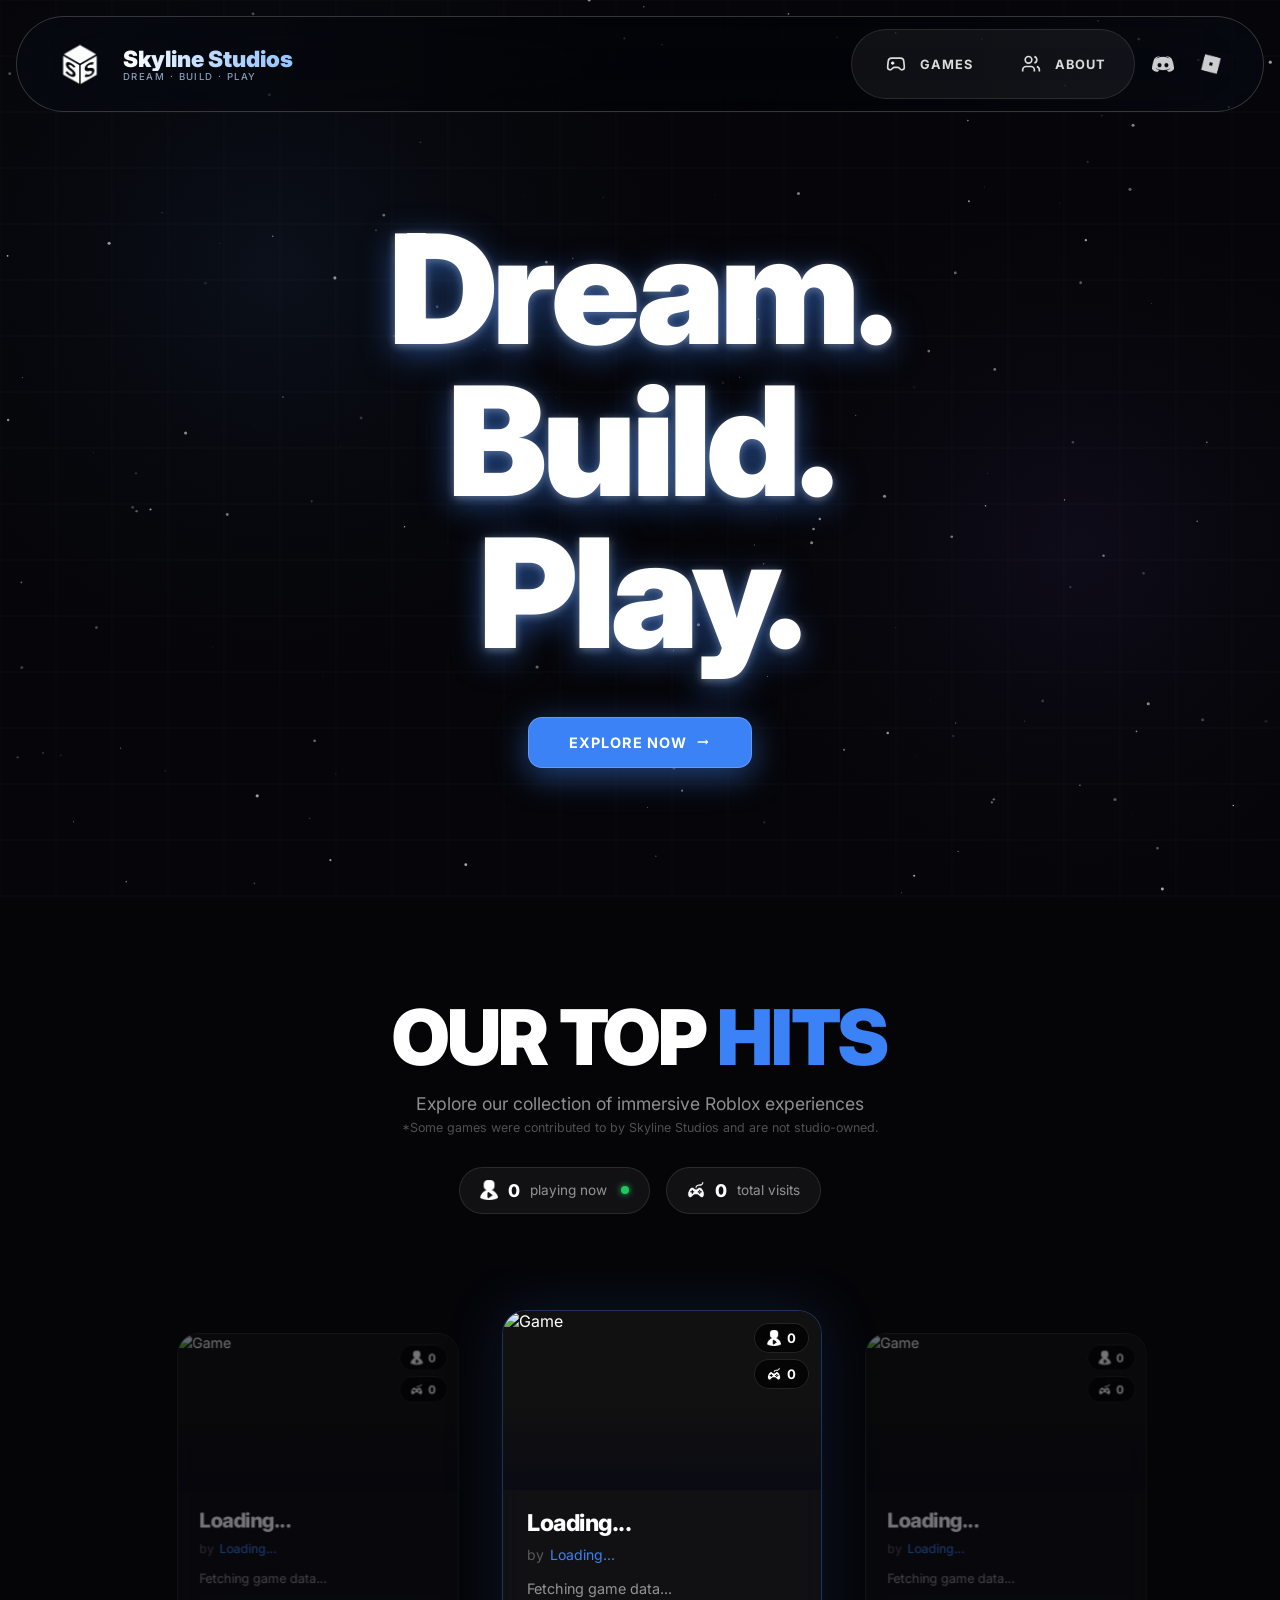
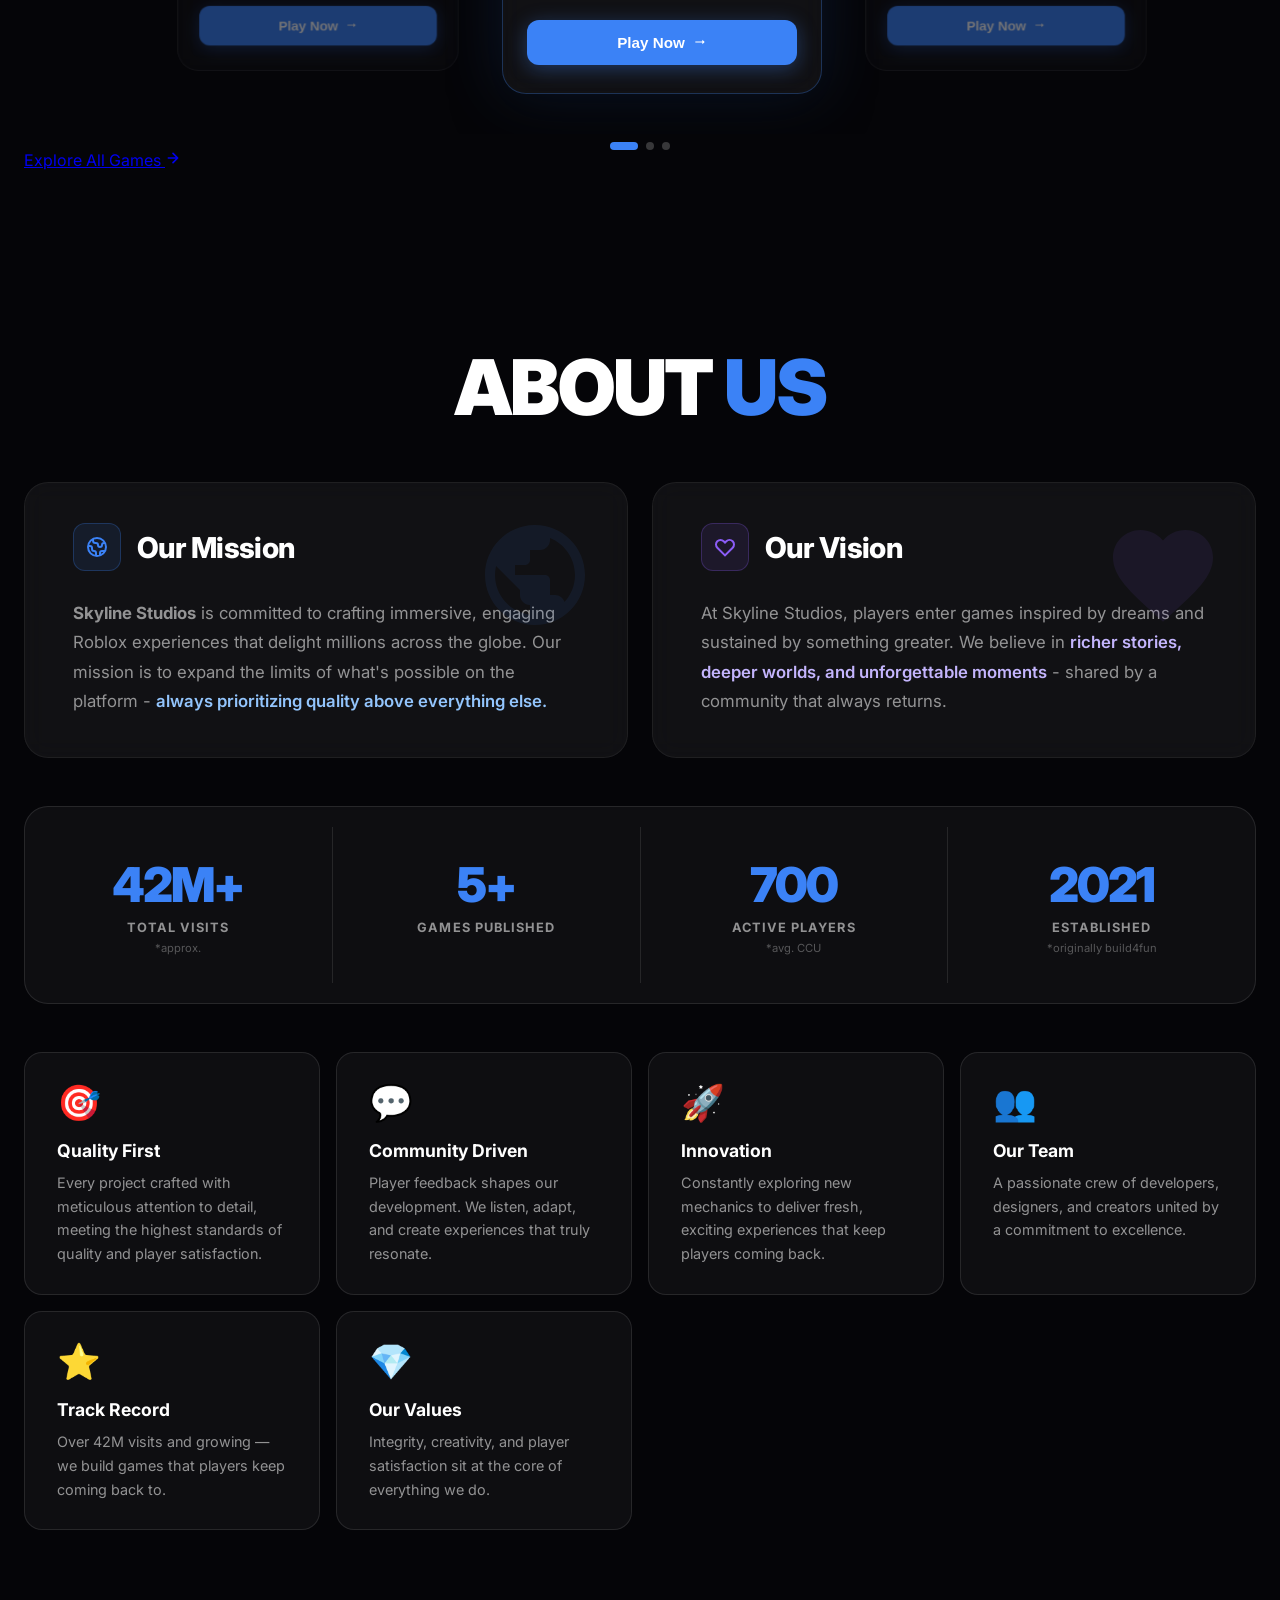
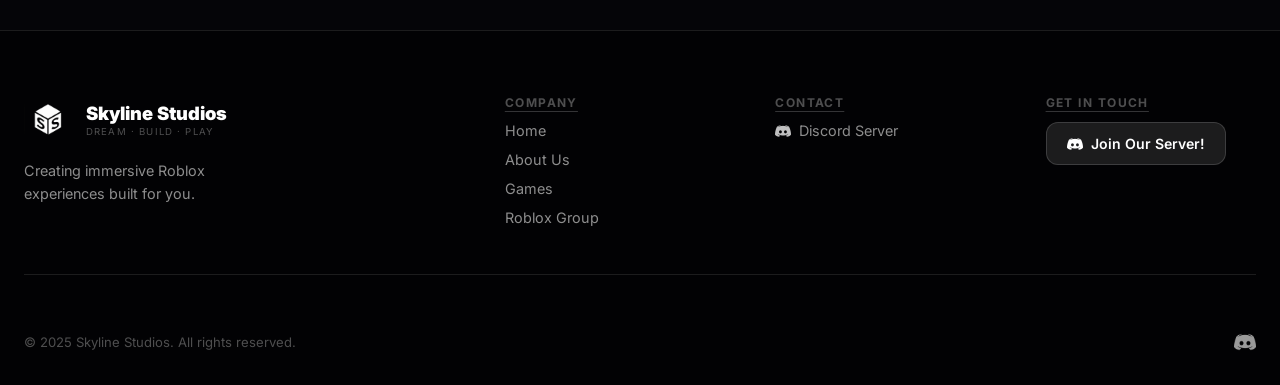
==== commit b839fa94: "Update index.html" ====
--- a/index.html
+++ b/index.html
@@ -11,7 +11,6 @@
 
 <canvas id="bg-canvas"></canvas>
 
-<!-- Navbar -->
 <header class="navbar" id="navbar">
   <div class="nav-wrap">
     <div class="nav-pill">
@@ -66,14 +65,13 @@
       <a href="#games" class="mobile-link" onclick="closeMobile()">Games</a>
       <a href="#about" class="mobile-link" onclick="closeMobile()">About</a>
       <div class="mobile-socials">
-        <a href="https://discord.gg/YOUR_INVITE_CODE" target="_blank" class="mobile-social"><img src="DiscordIcon.png" alt="">Discord</a>
+        <a href="https://discord.gg/FupwKNtQfN" target="_blank" class="mobile-social"><img src="DiscordIcon.png" alt="">Discord</a>
         <a href="https://www.roblox.com/groups/9530841" target="_blank" class="mobile-social"><img src="RobloxIcon.png" alt="">Roblox</a>
       </div>
     </div>
   </div>
 </header>
 
-<!-- Hero -->
 <section class="hero">
   <h1 class="hero-h1">
     <span class="hero-line" style="animation-delay:0s">Dream.</span>
@@ -88,17 +86,6 @@
   </a>
 </section>
 
-<!-- Ticker -->
-<div class="ticker-wrap">
-  <div class="ticker-inner">
-    <div class="ticker-track">
-      <span>• Dream</span><span>• Build</span><span>• Play</span><span>• Dream</span><span>• Build</span><span>• Play</span><span>• Dream</span><span>• Build</span><span>• Play</span>
-      <span>• Dream</span><span>• Build</span><span>• Play</span><span>• Dream</span><span>• Build</span><span>• Play</span><span>• Dream</span><span>• Build</span><span>• Play</span>
-    </div>
-  </div>
-</div>
-
-<!-- Games -->
 <section class="games-section" id="games">
   <div class="section-inner">
     <div class="section-head">
@@ -158,7 +145,7 @@
           </div>
         </div>
 
-        <div class="game-card" data-universe-id="8539045222">
+        <div class="game-card" data-universe-id="9626953705">
           <div class="card-img-wrap">
             <img class="game-thumb" src="" alt="Game">
             <div class="card-img-fade"></div>
@@ -183,17 +170,25 @@
       <button class="cdot" data-idx="1"></button>
       <button class="cdot" data-idx="2"></button>
     </div>
-  </div>
+
+    <div class="explore-btn-wrap">
+      <a href="/games" class="explore-all-btn">
+        <span>Explore All Games</span>
+        <svg width="16" height="16" fill="none" stroke="currentColor" stroke-width="2.5"
+             stroke-linecap="round" stroke-linejoin="round" viewBox="0 0 24 24">
+          <path d="M5 12h14M12 5l7 7-7 7"/>
+        </svg>
+      </a>
+    </div>
+
 </section>
 
-<!-- About -->
 <section class="about-section" id="about">
   <div class="section-inner">
     <div class="section-head">
       <h2 class="section-title">About <span class="blue-text">Us</span></h2>
     </div>
 
-    <!-- Two big tilt cards like Qualion -->
     <div class="about-two-col">
       <div class="tilt-card" id="tiltCard1">
         <div class="tilt-card-bg-icon blue-icon">
@@ -205,7 +200,7 @@
           </div>
           <h3>Our Mission</h3>
         </div>
-        <p><strong>Skyline Studios</strong> is committed to crafting immersive, engaging Roblox experiences that delight millions across the globe. Our mission is to expand the limits of what’s possible on the platform - <span style="color:#93c5fd;font-weight:600">always prioritizing quality above everything else.</p>
+        <p><strong>Skyline Studios</strong> is committed to crafting immersive, engaging Roblox experiences that delight millions across the globe. Our mission is to expand the limits of what's possible on the platform - <span style="color:#93c5fd;font-weight:600">always prioritizing quality above everything else.</span></p>
         <div class="tilt-shine"></div>
       </div>
 
@@ -224,18 +219,16 @@
       </div>
     </div>
 
-    <!-- Stats -->
     <div class="stats-strip">
       <div class="strip-item"><div class="strip-num">42M+</div><div class="strip-label">Total Visits</div><div class="strip-note">*approx.</div></div>
       <div class="strip-divider"></div>
       <div class="strip-item"><div class="strip-num">5+</div><div class="strip-label">Games Published</div></div>
       <div class="strip-divider"></div>
-      <div class="strip-item"><div class="strip-num">700</div><div class="strip-label">Active Players</div><div class="strip-note">*avg. CCU</div></div>
+      <div class="strip-item"><div class="strip-num" id="strip-avg-ccu">700</div><div class="strip-label">Active Players</div><div class="strip-note">*avg. CCU</div></div>
       <div class="strip-divider"></div>
       <div class="strip-item"><div class="strip-num">2021</div><div class="strip-label">Established</div><div class="strip-note">*originally build4fun</div></div>
     </div>
 
-    <!-- Feature grid -->
     <div class="feature-grid">
       <div class="feature-card">
         <div class="feature-emoji">🎯</div>
@@ -271,7 +264,6 @@
   </div>
 </section>
 
-<!-- Footer -->
 <footer class="site-footer">
   <div class="footer-inner">
     <div class="footer-grid">
@@ -316,10 +308,6 @@
   </div>
 </footer>
 
-<!-- Rain easter egg -->
-<button id="rain-btn" title="Make it rain!"><img src="eggman.png" alt="Rain" class="rain-btn-img"></button>
-<div id="rain-container"></div>
-
 <script src="script.js"></script>
 </body>
 </html>
--- a/style.css
+++ b/style.css
@@ -1,1163 +1,722 @@
-* {
-  box-sizing: border-box;
+/* ==============================
+   RESET & BASE
+   ============================== */
+*, *::before, *::after { box-sizing: border-box; margin: 0; padding: 0; }
+
+:root {
+  --black: #000;
+  --bg: #050508;
+  --surface: rgba(255,255,255,0.05);
+  --surface-hover: rgba(255,255,255,0.09);
+  --border: rgba(255,255,255,0.1);
+  --border-bright: rgba(255,255,255,0.2);
+  --blue: #3b82f6;
+  --blue-glow: rgba(59,130,246,0.5);
+  --blue-glow-soft: rgba(59,130,246,0.2);
+  --text: #fff;
+  --text-muted: rgba(255,255,255,0.55);
+  --text-dim: rgba(255,255,255,0.3);
+  --radius-card: 24px;
+  --radius-pill: 999px;
+}
+
+html { scroll-behavior: smooth; }
+
+body {
   font-family: 'Inter', sans-serif;
-  margin: 0;
-  padding: 0;
-}
-
-body {
-  margin: 0;
-  background: radial-gradient(circle at top, #111, #050505);
-  color: white;
+  background: var(--bg);
+  color: var(--text);
   overflow-x: hidden;
+  min-height: 100vh;
+}
+
+/* ==============================
+   CANVAS BG
+   ============================== */
+#bg-canvas {
+  position: fixed;
+  inset: 0;
+  width: 100%; height: 100%;
+  z-index: 0;
+  pointer-events: none;
+}
+
+header, section, footer, #rain-btn, #rain-container {
+  position: relative; z-index: 2;
+}
+
+/* ==============================
+   NAVBAR
+   ============================== */
+.navbar {
+  position: fixed;
+  top: 16px; left: 16px; right: 16px;
+  z-index: 100;
+}
+
+.nav-wrap { max-width: 1400px; margin: 0 auto; }
+
+/* The floating pill */
+.nav-pill {
   position: relative;
-}
-
-/* Glass */
-.glass {
-  background: rgba(255,255,255,0.08);
-  backdrop-filter: blur(24px);
-  border: 1px solid rgba(255,255,255,0.18);
-  border-radius: 24px;
-}
-
-/* Stars */
-#stars {
-  position: fixed;
-  top: 0;
-  left: 0;
-  width: 100%;
-  height: 100%;
-  pointer-events: none;
-  z-index: 0;
-}
-
-#stars span {
-  position: absolute;
-  width: 3px;
-  height: 3px;
-  background: white;
-  border-radius: 50%;
-  opacity: 0.5;
-  animation: float linear infinite;
-}
-
-@keyframes float {
-  from { transform: translateY(110vh); }
-  to { transform: translateY(-120vh); }
-}
-
-/* ============================================
-   NEW NAVBAR STYLES (Qualion-inspired)
-   ============================================ */
-
-.nav-new {
-  position: fixed;
-  top: 16px;
-  left: 16px;
-  right: 16px;
-  z-index: 50;
-}
-
-.nav-container {
-  max-width: 1400px;
-  margin: 0 auto;
-}
-
-.nav-glass {
-  position: relative;
-  background: rgba(0, 0, 0, 0.4);
+  background: rgba(0,0,0,0.4);
   backdrop-filter: blur(48px);
   -webkit-backdrop-filter: blur(48px);
-  border-radius: 9999px;
-  border: 1px solid rgba(255, 255, 255, 0.2);
+  border-radius: var(--radius-pill);
+  border: 1px solid var(--border-bright);
   overflow: hidden;
 }
 
-/* Background Effects */
-.nav-bg-effects {
-  position: absolute;
-  inset: 0;
-  opacity: 0.2;
-  pointer-events: none;
-}
-
-.nav-gradient-pulse {
-  position: absolute;
-  top: 0;
-  left: 0;
-  width: 100%;
-  height: 100%;
-  background: linear-gradient(to right, rgba(76, 154, 255, 0.2), transparent, rgba(76, 154, 255, 0.2));
-  animation: pulse 2s cubic-bezier(0.4, 0, 0.6, 1) infinite;
-}
-
-.nav-glow {
-  position: absolute;
-  top: 50%;
-  left: 50%;
-  width: 128px;
-  height: 128px;
-  background: rgba(76, 154, 255, 0.1);
-  border-radius: 50%;
-  filter: blur(48px);
-  transform: translate(-50%, -50%);
-}
-
-@keyframes pulse {
-  0%, 100% { opacity: 1; }
-  50% { opacity: 0.5; }
-}
-
-/* Content */
+/* Pulse & glow inside pill */
+.nav-pill-fx { position: absolute; inset: 0; opacity: 0.2; pointer-events: none; }
+.nav-pill-pulse {
+  position: absolute; inset: 0;
+  background: linear-gradient(to right, rgba(59,130,246,.2), transparent, rgba(59,130,246,.2));
+  animation: pillPulse 2s ease-in-out infinite;
+}
+.nav-pill-glow {
+  position: absolute; top: 50%; left: 50%;
+  width: 128px; height: 128px;
+  background: rgba(59,130,246,.1);
+  border-radius: 50%; filter: blur(48px);
+  transform: translate(-50%,-50%);
+}
+@keyframes pillPulse { 0%,100%{opacity:1} 50%{opacity:.4} }
+
+/* Content inside pill */
 .nav-content {
   position: relative;
+  display: flex; align-items: center; justify-content: space-between;
   padding: 12px 32px;
-  display: flex;
-  align-items: center;
-  justify-content: space-between;
-}
-
-/* Logo Section */
-.nav-logo-link {
-  text-decoration: none;
-  color: inherit;
-}
-
-.nav-logo-wrapper {
-  display: flex;
-  align-items: center;
-  gap: 12px;
-  cursor: pointer;
-  transition: opacity 0.3s ease;
-}
-
-.nav-logo-wrapper:hover {
-  opacity: 0.8;
-}
-
-.nav-logo-circle {
-  position: relative;
-  width: 56px;
-  height: 56px;
-  border-radius: 16px;
-  display: flex;
-  align-items: center;
-  justify-content: center;
-  transition: all 0.3s ease;
-  box-shadow: 0 4px 16px rgba(76, 154, 255, 0.3);
-  overflow: hidden;
-}
-
-.nav-logo-img {
-  width: 100%;
-  height: 100%;
-  object-fit: cover;
-  display: block;
-}
-
-.nav-text {
-  display: flex;
-  flex-direction: column;
-}
-
-.nav-title {
-  font-size: 1.5rem;
-  font-weight: 800;
-  background: linear-gradient(to right, #ffffff, #d0e8ff, #b3d9ff);
-  background-clip: text;
-  -webkit-background-clip: text;
-  -webkit-text-fill-color: transparent;
-  line-height: 1.2;
-}
-
-.nav-subtitle {
-  font-size: 0.625rem;
-  color: rgba(178, 217, 255, 0.8);
-  font-weight: 500;
-  letter-spacing: 1.5px;
-  text-transform: uppercase;
-}
-
-/* Desktop Navigation Links */
-.nav-desktop-links {
-  display: none;
-}
-
-.nav-links-inner {
-  display: flex;
-  align-items: center;
-  gap: 4px;
-  background: rgba(255, 255, 255, 0.05);
-  backdrop-filter: blur(8px);
-  -webkit-backdrop-filter: blur(8px);
-  border-radius: 9999px;
+}
+
+/* Logo */
+.nav-logo { display: flex; align-items: center; gap: 12px; text-decoration: none; }
+.nav-logo-img-wrap {
+  width: 62px; height: 62px;
+
+}
+.nav-logo-img { width: 100%; height: 100%; object-fit: cover; display: block; }
+.nav-logo-text { display: flex; flex-direction: column; }
+.nav-logo-name {
+  font-size: 1.4rem; font-weight: 900;
+  background: linear-gradient(to right, #fff, #bfdbfe, #93c5fd);
+  -webkit-background-clip: text; -webkit-text-fill-color: transparent;
+  background-clip: text; line-height: 1.15;
+}
+.nav-logo-sub {
+  font-size: .6rem; color: rgba(191,219,254,.7);
+  letter-spacing: .15em; font-weight: 500;
+}
+
+/* Desktop nav */
+.nav-desktop { display: none; align-items: center; gap: 8px; }
+
+.nav-link-group {
+  display: flex; align-items: center; gap: 2px;
+  background: rgba(255,255,255,.05);
+  border: 1px solid rgba(255,255,255,.1);
+  border-radius: var(--radius-pill);
   padding: 8px;
-  border: 1px solid rgba(255, 255, 255, 0.1);
 }
 
 .nav-link {
   position: relative;
+  display: flex; align-items: center; gap: 8px;
   padding: 10px 20px;
-  border-radius: 9999px;
-  transition: all 0.3s ease;
+  border-radius: var(--radius-pill);
+  text-decoration: none; color: rgba(255,255,255,.85);
+  font-size: .8rem; font-weight: 700; letter-spacing: .08em;
+  transition: background .25s, color .25s;
+}
+.nav-link:hover { background: rgba(255,255,255,.1); color: #fff; }
+
+.nav-link-icon {
+  width: 32px; height: 32px;
+  border-radius: 8px;
+  display: flex; align-items: center; justify-content: center;
+  transition: transform .25s;
+}
+.nav-link:hover .nav-link-icon { transform: scale(1.1); }
+
+.nav-link-bar {
+  position: absolute; bottom: 0; left: 50%;
+  width: 0; height: 2px;
+  background: #fff; border-radius: 2px;
+  transition: width .3s, left .3s;
+}
+.nav-link:hover .nav-link-bar { width: 75%; left: 12.5%; }
+
+.nav-social {
+  display: flex; align-items: center; justify-content: center;
+  width: 40px; height: 40px;
+  border-radius: 10px; opacity: .8;
+  transition: opacity .2s, background .2s;
+}
+.nav-social:hover { opacity: 1; background: rgba(255,255,255,.1); }
+.nav-social img { width: 22px; height: 22px; object-fit: contain; }
+
+/* Mobile button */
+.nav-mobile-btn {
+  display: flex; flex-direction: column; gap: 5px;
+  padding: 10px 12px;
+  background: rgba(255,255,255,.07);
+  border: 1px solid var(--border);
+  border-radius: 12px; cursor: pointer;
+  transition: background .2s;
+}
+.nav-mobile-btn:hover { background: rgba(255,255,255,.12); }
+.nav-mobile-btn span {
+  display: block; width: 22px; height: 2px;
+  background: #fff; border-radius: 2px;
+  transition: all .3s;
+}
+.nav-mobile-btn.open span:nth-child(1) { transform: translateY(7px) rotate(45deg); }
+.nav-mobile-btn.open span:nth-child(2) { opacity: 0; }
+.nav-mobile-btn.open span:nth-child(3) { transform: translateY(-7px) rotate(-45deg); }
+
+/* Mobile drawer */
+.nav-mobile-drawer {
+  display: none; flex-direction: column; gap: 4px;
+  padding: 12px 20px 20px;
+  background: rgba(0,0,0,.9);
+  backdrop-filter: blur(24px);
+  border: 1px solid var(--border);
+  border-top: none; border-radius: 0 0 24px 24px;
+  margin-top: -1px;
+}
+.nav-mobile-drawer.open { display: flex; }
+.mobile-link {
+  padding: 14px 8px;
+  font-size: 1.1rem; font-weight: 800;
+  color: rgba(255,255,255,.7);
   text-decoration: none;
-  color: white;
-  display: flex;
-  align-items: center;
-  cursor: pointer;
-}
-
-.nav-link:hover {
-  background: rgba(255, 255, 255, 0.1);
-}
-
-.nav-link-content {
-  display: flex;
-  align-items: center;
-  gap: 8px;
-  transition: transform 0.3s ease;
-}
-
-.nav-icon-wrapper {
-  width: 32px;
-  height: 32px;
-  border-radius: 8px;
-  display: flex;
-  align-items: center;
-  justify-content: center;
-  transition: transform 0.3s ease;
-}
-
-.nav-link:hover .nav-icon-wrapper {
-  transform: scale(1.1);
-}
-
-.nav-svg-icon {
-  width: 20px;
-  height: 20px;
-  color: white;
-}
-
-.nav-social-icon {
-  width: 20px;
-  height: 20px;
-  display: block;
-}
-
-.nav-link-text {
-  font-size: 0.875rem;
-  font-weight: 600;
-  color: rgba(255, 255, 255, 0.9);
-  letter-spacing: 0.05em;
-  transition: color 0.3s ease;
-}
-
-.nav-link:hover .nav-link-text {
-  color: white;
-}
-
-.nav-link-underline {
-  position: absolute;
-  bottom: 0;
-  left: 50%;
-  width: 0;
-  height: 2px;
-  background: white;
-  border-radius: 9999px;
-  transition: all 0.3s ease;
-}
-
-.nav-link:hover .nav-link-underline {
-  width: 75%;
-  left: 12.5%;
-}
-
-.nav-icon-only .nav-link-text {
-  display: none;
-}
-
-/* Mobile Menu Button */
-.nav-mobile-btn {
-  display: flex;
-  position: relative;
-  padding: 12px;
-  color: white;
-  background: transparent;
-  border: none;
-  border-radius: 12px;
-  cursor: pointer;
-  transition: all 0.3s ease;
-}
-
-.nav-mobile-btn:hover {
-  background: rgba(255, 255, 255, 0.1);
-}
-
-.nav-hamburger {
-  position: relative;
-  width: 24px;
-  height: 20px;
-  display: flex;
-  flex-direction: column;
-  justify-content: space-between;
-}
-
-.nav-hamburger-line {
-  width: 100%;
-  height: 2px;
-  background: white;
-  border-radius: 9999px;
-  transition: all 0.3s ease;
-}
-
-/* Desktop breakpoint */
+  border-bottom: 1px solid var(--border);
+  transition: color .2s;
+}
+.mobile-link:hover { color: #fff; }
+.mobile-socials { display: flex; gap: 12px; padding-top: 16px; }
+.mobile-social {
+  display: flex; align-items: center; gap: 8px;
+  padding: 10px 16px;
+  background: var(--surface);
+  border: 1px solid var(--border);
+  border-radius: 10px;
+  color: rgba(255,255,255,.7);
+  text-decoration: none; font-size: .9rem;
+  transition: background .2s;
+}
+.mobile-social:hover { background: var(--surface-hover); }
+.mobile-social img { width: 18px; height: 18px; }
+
 @media (min-width: 1024px) {
-  .nav-desktop-links {
-    display: flex;
-    align-items: center;
-  }
-  
-  .nav-mobile-btn {
-    display: none;
-  }
-}
-
-/* Tablet adjustments */
+  .nav-desktop { display: flex; }
+  .nav-mobile-btn { display: none; }
+}
 @media (max-width: 1023px) {
-  .nav-content {
-    padding: 10px 24px;
-  }
-  
-  .nav-logo-circle {
-    width: 48px;
-    height: 48px;
-  }
-  
-  .nav-title {
-    font-size: 1.25rem;
-  }
-  
-  .nav-subtitle {
-    font-size: 0.5rem;
-  }
-}
-
-/* Mobile adjustments */
+  .nav-content { padding: 10px 20px; }
+  .nav-logo-img-wrap { width: 44px; height: 44px; }
+  .nav-logo-name { font-size: 1.15rem; }
+}
 @media (max-width: 640px) {
-  .nav-new {
-    top: 12px;
-    left: 12px;
-    right: 12px;
-  }
-  
-  .nav-content {
-    padding: 8px 16px;
-  }
-  
-  .nav-logo-circle {
-    width: 40px;
-    height: 40px;
-  }
-  
-  .nav-title {
-    font-size: 1rem;
-  }
-  
-  .nav-subtitle {
-    font-size: 0.45rem;
-  }
-  
-  .nav-hamburger {
-    width: 20px;
-    height: 16px;
-  }
-}
-
-/* ============================================
-   END NEW NAVBAR STYLES
-   ============================================ */
-
-/* Hero */
+  .navbar { top: 10px; left: 10px; right: 10px; }
+  .nav-content { padding: 8px 14px; }
+  .nav-logo-img-wrap { width: 38px; height: 38px; }
+  .nav-logo-name { font-size: .95rem; }
+}
+
+/* ==============================
+   HERO
+   ============================== */
 .hero {
   min-height: 100vh;
+  display: flex; flex-direction: column;
+  align-items: center; justify-content: center;
+  text-align: center;
+  padding: 140px 20px 60px;
+}
+
+.hero-h1 {
+  font-size: clamp(3.5rem, 12vw, 9.5rem);
+  font-weight: 900;
+  line-height: 1;
+  letter-spacing: -.03em;
+  color: #fff;
+  margin-bottom: 48px;
+  text-shadow: 0 8px 32px rgba(59,130,246,.5), 0 2px 8px rgba(255,255,255,.4);
+}
+
+.hero-line {
+  display: inline;
+  animation: heroFadeUp .8s cubic-bezier(.16,1,.3,1) both;
+}
+
+@keyframes heroFadeUp {
+  from { opacity: 0; transform: translateY(40px); }
+  to   { opacity: 1; transform: translateY(0); }
+}
+
+.hero-btn {
+  display: inline-flex; align-items: center; gap: 8px;
+  padding: 16px 40px;
+  background: var(--blue);
+  color: #fff; font-weight: 700; font-size: .9rem;
+  letter-spacing: .08em;
+  border-radius: 14px;
+  text-decoration: none;
+  border: 1px solid rgba(255,255,255,.2);
+  box-shadow: 0 8px 32px var(--blue-glow), 0 2px 8px rgba(0,0,0,.4);
+  transition: background .25s, transform .2s, box-shadow .25s;
+  animation: heroFadeUp .8s .2s cubic-bezier(.16,1,.3,1) both;
+}
+.hero-btn:hover {
+  background: #60a5fa;
+  transform: scale(1.05);
+  box-shadow: 0 12px 48px rgba(59,130,246,.7), 0 2px 8px rgba(0,0,0,.4);
+}
+.hero-btn svg { transition: transform .2s; }
+.hero-btn:hover svg { transform: translateX(3px); }
+
+/* ==============================
+   TICKER
+   ============================== */
+.ticker-wrap {
+  position: relative;
+  overflow: hidden;
+  padding: 20px 0;
+  background: rgba(255,255,255,.04);
+  border-top: 3px solid rgba(59,130,246,.3);
+  border-bottom: 3px solid rgba(59,130,246,.3);
+  box-shadow: 0 0 24px rgba(59,130,246,.25), 0 0 48px rgba(59,130,246,.15), inset 0 0 24px rgba(59,130,246,.08);
+}
+
+.ticker-inner { overflow: hidden; white-space: nowrap; }
+
+.ticker-track {
+  display: inline-flex; gap: 40px;
+  font-size: 1.4rem; font-weight: 900;
+  text-transform: uppercase; letter-spacing: -.01em;
+  text-shadow: 0 0 24px rgba(59,130,246,.6), 0 0 8px rgba(59,130,246,.5);
+  animation: tickerScroll 20s linear infinite;
+  will-change: transform;
+}
+.ticker-track span { flex-shrink: 0; padding: 0 16px; }
+
+@keyframes tickerScroll {
+  from { transform: translateX(0); }
+  to   { transform: translateX(-50%); }
+}
+
+/* ==============================
+   SHARED SECTION STYLES
+   ============================== */
+.section-inner {
+  max-width: 1280px;
+  margin: 0 auto;
+  padding: 0 24px;
+}
+
+.section-head { text-align: center; margin-bottom: 56px; }
+
+.section-title {
+  font-size: clamp(2.2rem, 6vw, 5rem);
+  font-weight: 900;
+  text-transform: uppercase;
+  letter-spacing: -.03em;
+  line-height: 1;
+  margin-bottom: 16px;
+}
+.blue-text { color: var(--blue); }
+
+.section-sub { color: var(--text-muted); font-size: 1.1rem; margin-bottom: 6px; }
+.section-note { color: var(--text-dim); font-size: .78rem; margin-bottom: 32px; }
+
+/* ==============================
+   STATS BADGES
+   ============================== */
+.stats-row {
+  display: flex; justify-content: center; gap: 16px; flex-wrap: wrap;
+}
+
+.stat-badge {
+  display: flex; align-items: center; gap: 10px;
+  padding: 12px 20px;
+  background: var(--surface);
+  border: 1px solid var(--border);
+  border-radius: var(--radius-pill);
+  font-size: .95rem;
+  transition: background .2s, border-color .2s;
+  position: relative; overflow: hidden;
+}
+.stat-badge:hover { background: var(--surface-hover); border-color: var(--border-bright); }
+
+.stat-icon { width: 18px; height: 20px; object-fit: contain; }
+.stat-num { font-weight: 800; font-size: 1.1rem; color: #fff; }
+.stat-label { color: var(--text-muted); font-size: .85rem; }
+
+.stat-live-dot {
+  width: 8px; height: 8px;
+  background: #22c55e;
+  border-radius: 50%;
+  box-shadow: 0 0 6px #22c55e;
+  animation: livePing 1.5s ease infinite;
+  margin-left: 4px;
+}
+@keyframes livePing { 0%,100%{opacity:1;transform:scale(1)} 50%{opacity:.5;transform:scale(1.5)} }
+
+/* ==============================
+   GAMES SECTION
+   ============================== */
+.games-section { padding: 100px 0 80px; scroll-margin-top: 100px; }
+
+/* Cards scroll container */
+.cards-scroll-wrap { overflow: hidden; }
+
+.cards {
+  display: flex; gap: 24px; align-items: center;
+  padding: 40px 40px;
+  transition: transform .5s cubic-bezier(.4,0,.2,1);
+  cursor: grab; user-select: none; will-change: transform;
+}
+.cards:active { cursor: grabbing; }
+
+/* Game card — tall portrait like Qualion */
+.game-card {
+  flex: 0 0 320px;
+  border-radius: var(--radius-card);
+  overflow: hidden;
+  background: rgba(255,255,255,.05);
+  border: 1px solid var(--border);
+  backdrop-filter: blur(12px);
+  position: relative;
+  transition: transform .5s cubic-bezier(.4,0,.2,1), opacity .5s, box-shadow .3s;
+  opacity: .45;
+  transform: scale(.88);
+}
+.game-card.active {
+  opacity: 1; transform: scale(1);
+  border-color: rgba(59,130,246,.3);
+  box-shadow: 0 0 60px rgba(59,130,246,.15), 0 16px 48px rgba(0,0,0,.6);
+}
+.game-card.active:hover { transform: scale(1.02); }
+
+.card-img-wrap { position: relative; width: 100%; background: #111; }
+.game-thumb {
+  width: 100%; aspect-ratio: 16/9;
+  object-fit: cover; display: block;
+  pointer-events: none; user-select: none; -webkit-user-drag: none;
+}
+.card-img-fade {
+  position: absolute; inset: 0;
+  background: linear-gradient(to bottom, transparent 50%, rgba(10,10,20,.95) 100%);
+}
+
+/* Stat badges on image */
+.card-badges {
+  position: absolute; top: 12px; right: 12px;
+  display: flex; flex-direction: column; gap: 6px; z-index: 2;
+}
+.card-badge-pill {
+  display: flex; align-items: center; gap: 6px;
+  padding: 6px 12px;
+  background: rgba(0,0,0,.7);
+  backdrop-filter: blur(12px);
+  border: 1px solid rgba(255,255,255,.12);
+  border-radius: var(--radius-pill);
+  font-size: .82rem; font-weight: 700;
+}
+.card-badge-pill img { width: 14px; height: 16px; object-fit: contain; }
+
+/* Card body */
+.card-body { padding: 20px 24px 28px; }
+
+.game-name {
+  font-size: 1.45rem; font-weight: 800;
+  letter-spacing: -.02em; margin-bottom: 8px; line-height: 1.2;
+}
+
+.card-creator {
+  display: flex; align-items: center; gap: 6px;
+  font-size: .875rem; color: var(--blue);
+  margin-bottom: 14px;
+}
+.by { color: var(--text-dim); }
+.verified-badge { width: 18px; height: 18px; display: none; }
+
+.game-desc {
+  font-size: .9rem; color: var(--text-muted);
+  line-height: 1.6; margin-bottom: 20px;
+  max-height: 4.8em; overflow: hidden;
+}
+
+.card-play-btn {
+  width: 100%;
+  display: flex; align-items: center; justify-content: center; gap: 8px;
+  padding: 14px;
+  background: var(--blue);
+  border: none; border-radius: 12px;
+  color: #fff; font-weight: 700; font-size: .95rem;
+  cursor: pointer;
+  box-shadow: 0 4px 20px rgba(59,130,246,.35);
+  transition: background .2s, transform .2s, box-shadow .2s;
+}
+.card-play-btn:hover {
+  background: #60a5fa;
+  transform: translateY(-2px);
+  box-shadow: 0 8px 32px rgba(59,130,246,.5);
+}
+
+/* Carousel dots */
+.carousel-dots { display: flex; justify-content: center; gap: 8px; margin-top: 8px; }
+.cdot {
+  width: 8px; height: 8px;
+  border-radius: 50%; border: none;
+  background: rgba(255,255,255,.2);
+  cursor: pointer; transition: all .3s; padding: 0;
+}
+.cdot.active { width: 28px; border-radius: 4px; background: var(--blue); }
+
+@media (max-width: 768px) { .game-card { flex: 0 0 290px; } }
+@media (max-width: 480px) { .game-card { flex: 0 0 260px; } .cards { padding: 20px; } }
+
+/* ==============================
+   ABOUT SECTION
+   ============================== */
+.about-section { padding: 100px 0; scroll-margin-top: 100px; }
+
+/* Two big tilt cards (Qualion style) */
+.about-two-col {
   display: grid;
-  place-content: center;
-  text-align: center;
-  gap: 32px;
-  position: relative;
-  z-index: 1;
-  padding-top: 100px;
-}
-
-.hero h1 {
-  font-size: clamp(3rem, 6vw, 5rem);
-  line-height: 1.05;
-  text-shadow: 0 0 40px rgba(255,255,255,0.6);
-  margin: 0;
-  background: linear-gradient(
-    90deg,
-    #ffffff 0%,
-    #4c9aff 25%,
-    #ffffff 50%,
-    #4c9aff 75%,
-    #ffffff 100%
-  );
-  background-size: 200% auto;
-  background-clip: text;
-  -webkit-background-clip: text;
-  -webkit-text-fill-color: transparent;
-  animation: shimmer 3s linear infinite, fadeInUp 1s ease-out;
-}
-
-@keyframes shimmer {
-  0% {
-    background-position: 0% center;
-  }
-  100% {
-    background-position: 200% center;
-  }
-}
-
-@keyframes fadeInUp {
-  0% {
-    opacity: 0;
-    transform: translateY(30px);
-  }
-  100% {
-    opacity: 1;
-    transform: translateY(0);
-  }
-}
-
-.primary-btn {
-  justify-self: center;
-  padding: 16px 42px;
-  border-radius: 999px;
-  border: none;
-  background: linear-gradient(135deg, #2f7cf6, #1e5ed8);
-  color: white;
-  font-weight: 600;
-  cursor: pointer;
-  box-shadow: 0 20px 60px rgba(47,124,246,0.5);
-  transition: transform 0.2s ease, box-shadow 0.2s ease;
-}
-
-.primary-btn:hover {
-  transform: translateY(-2px);
-  box-shadow: 0 25px 70px rgba(47,124,246,0.6);
-}
-
-.primary-btn h3 {
-  margin: 0;
-  font-size: 1rem;
-}
-
-/* Games Section */
-.games {
-  padding: 120px 20px 80px;
-  text-align: center;
-  position: relative;
-  z-index: 1;
-  scroll-margin-top: 100px;
-}
-
-.games h2 {
-  letter-spacing: 0.2em;
-  font-size: 0.9rem;
-  opacity: 0.8;
-  margin-bottom: 10px;
-}
-
-.games p {
-  margin-top: 10px;
-  opacity: 0.7;
-  font-size: 1.1rem;
-}
-
-.game-stats {
-  display: flex;
-  justify-content: center;
+  grid-template-columns: 1fr 1fr;
+  gap: 24px;
+  margin-bottom: 48px;
+}
+
+.tilt-card {
+  background: rgba(255,255,255,.05);
+  backdrop-filter: blur(12px);
+  border: 1px solid rgba(255,255,255,.06);
+  border-radius: var(--radius-card);
+  padding: 40px 48px;
+  position: relative; overflow: hidden;
+  transition: border-color .4s, transform .15s ease-out;
+  will-change: transform;
+  transform-style: preserve-3d;
+}
+.tilt-card:hover { border-color: rgba(255,255,255,.12); }
+
+.tilt-card-bg-icon {
+  position: absolute; top: 0; right: 0; padding: 32px;
+  opacity: .08; transition: opacity .4s;
+  pointer-events: none;
+}
+.tilt-card:hover .tilt-card-bg-icon { opacity: .2; }
+.blue-icon { color: var(--blue); }
+.violet-icon { color: #8b5cf6; }
+
+.tilt-card-icon-row {
+  display: flex; align-items: center; gap: 16px;
+  margin-bottom: 28px;
+}
+.tilt-icon-box {
+  width: 48px; height: 48px;
+  border-radius: 12px;
+  display: flex; align-items: center; justify-content: center;
+  border: 1px solid; flex-shrink: 0;
+}
+.tilt-card-icon-row h3 {
+  font-size: 1.8rem; font-weight: 800; letter-spacing: -.02em;
+}
+
+.tilt-card p {
+  font-size: 1.05rem; line-height: 1.75;
+  color: var(--text-muted);
+}
+
+/* Tilt shine overlay */
+.tilt-shine {
+  pointer-events: none;
+  position: absolute; inset: 0;
+  border-radius: inherit;
+  z-index: 50;
+  opacity: 0; transition: opacity .3s;
+}
+
+@media (max-width: 768px) {
+  .about-two-col { grid-template-columns: 1fr; }
+  .tilt-card { padding: 28px 24px; }
+  .tilt-card-icon-row h3 { font-size: 1.4rem; }
+}
+
+/* Stats strip */
+.stats-strip {
+  display: flex; align-items: stretch;
+  background: rgba(255,255,255,.04);
+  border: 1px solid var(--border);
+  border-radius: var(--radius-card);
+  overflow: hidden;
+  margin-bottom: 48px;
+}
+.strip-item {
+  flex: 1; text-align: center;
+  padding: 48px 20px;
+  display: flex; flex-direction: column; align-items: center; gap: 6px;
+}
+.strip-num {
+  font-size: clamp(2rem, 4vw, 3rem);
+  font-weight: 900; letter-spacing: -.04em;
+  color: var(--blue);
+}
+.strip-label {
+  font-size: .8rem; font-weight: 700;
+  text-transform: uppercase; letter-spacing: .08em;
+  color: var(--text-muted);
+}
+.strip-note { font-size: .7rem; color: var(--text-dim); }
+.strip-divider { width: 1px; background: var(--border); margin: 20px 0; }
+
+@media (max-width: 700px) {
+  .stats-strip { flex-direction: column; }
+  .strip-divider { width: auto; height: 1px; margin: 0 20px; }
+  .strip-item { padding: 28px 20px; }
+}
+
+/* Feature grid */
+.feature-grid {
+  display: grid;
+  grid-template-columns: repeat(auto-fit, minmax(280px, 1fr));
   gap: 16px;
-  margin: 30px 0 50px;
-  flex-wrap: wrap;
-}
-
-.pill {
-  padding: 10px 18px;
-  border-radius: 999px;
-  background: rgba(255,255,255,0.08);
-  font-size: 0.85rem;
-  font-weight: 600;
-  display: flex;
-  align-items: center;
-  gap: 6px;
-}
-
-.pill span {
-  opacity: 0.6;
-  font-weight: 400;
-}
-
-/* Pill Icons */
-.pill-icon {
-  width: 16px;
-  height: 18px;
-  display: inline-block;
-  opacity: 0.9;
-}
-
-/* Carousel */
-.carousel {
-  position: relative;
-  max-width: 1400px;
-  margin: 0 auto;
-  padding: 0 20px;
-  overflow: hidden;
-}
-
-.cards {
-  display: flex;
-  align-items: center;
-  justify-content: flex-start;
-  gap: 32px;
-  margin: 0 auto;
-  transition: transform 0.5s cubic-bezier(0.4, 0, 0.2, 1);
-  cursor: grab;
-  user-select: none;
-  padding: 40px 0;
-}
-
-.cards:active {
-  cursor: grabbing;
-}
-
-.game-card {
-  flex: 0 0 auto;
-  width: 380px;
-  padding: 0;
-  text-align: left;
-  background: #1a1d1f;
-  border-radius: 16px;
-  box-shadow: 0 8px 24px rgba(0, 0, 0, 0.4);
-  position: relative;
-  transition: all 0.4s cubic-bezier(0.4, 0, 0.2, 1);
-  overflow: hidden;
-  opacity: 0.5;
-  transform: scale(0.85);
-}
-
-.game-card:hover {
-  box-shadow: 0 16px 40px rgba(76, 154, 255, 0.3);
-}
-
-/* Active/Center card */
-.game-card.active {
-  transform: scale(1);
-  opacity: 1;
-  z-index: 2;
-}
-
-.game-card.active:hover {
-  transform: translateY(-8px) scale(1);
-}
-
-.game-card .game-thumb-wrapper {
-  position: relative;
-  width: 100%;
-  background: #2a2d30;
-  border-radius: 16px 16px 0 0;
-  overflow: hidden;
-}
-
-.game-card .game-thumb {
-  width: 100%;
-  height: auto;
-  aspect-ratio: 16/9;
-  object-fit: cover;
-  margin: 0;
-  display: block;
-  pointer-events: none;
-  user-select: none;
-  -webkit-user-drag: none;
-  -moz-user-select: none;
-  -ms-user-select: none;
-}
-
-.game-card .thumb-overlay {
-  position: absolute;
-  top: 14px;
-  right: 14px;
-  display: flex;
-  flex-direction: column;
-  gap: 10px;
-  z-index: 10;
-}
-
-.game-card .thumb-stat {
-  background: rgba(70, 80, 90, 0.92);
-  backdrop-filter: blur(10px);
-  -webkit-backdrop-filter: blur(10px);
-  padding: 8px 15px;
-  border-radius: 999px;
-  font-size: 0.9rem;
-  font-weight: 700;
-  display: flex;
-  align-items: center;
-  justify-content: center;
-  gap: 7px;
-  box-shadow: 0 4px 12px rgba(0, 0, 0, 0.7);
-  transition: all 0.2s ease;
-  white-space: nowrap;
-  border: 1px solid rgba(255, 255, 255, 0.1);
-}
-
-.game-card:hover .thumb-stat {
-  transform: translateY(-2px);
-  box-shadow: 0 6px 16px rgba(0, 0, 0, 0.8);
-}
-
-/* Stat Icons in Game Cards */
-.stat-icon {
-  width: 16px;
-  height: 18px;
-  display: block;
-}
-
-.game-card .thumb-stat span {
-  color: #ffffff;
-  font-weight: 700;
-  font-size: 0.9rem;
-  line-height: 1;
-  text-shadow: 0 1px 2px rgba(0, 0, 0, 0.5);
-}
-
-.game-card h3 {
-  margin: 0;
-  font-size: 1.6rem;
-  font-weight: 700;
-  padding: 20px 24px 10px 24px;
-  line-height: 1.25;
-  color: white;
-}
-
-.game-card .game-author {
-  padding: 0 24px;
-  font-size: 0.95rem;
-  color: #5b9bf5;
-  margin-bottom: 12px;
-  display: flex;
-  align-items: center;
-  gap: 6px;
-}
-
-.game-card .game-author::before {
-  content: "by";
-  color: rgba(255, 255, 255, 0.6);
-}
-
-.game-card .game-author .verified-badge {
-  width: 30px;
-  height: 30px;
-  display: none;
-  vertical-align: middle;
-}
-
-.game-card .game-desc {
-  font-size: 0.95rem;
-  color: rgba(255, 255, 255, 0.65);
-  margin: 0;
-  padding: 0 24px;
-  line-height: 1.6;
-  max-height: 4.8em;
-  overflow: hidden;
-  text-overflow: ellipsis;
-  margin-bottom: 24px;
-}
-
-.game-card .game-meta {
-  display: none;
-}
-
-.game-card .play-btn {
-  margin: 0 24px 24px 24px;
-  width: calc(100% - 48px);
-  padding: 16px;
-  border-radius: 12px;
-  border: none;
-  background: #4c9aff;
-  color: white;
-  font-weight: 700;
-  cursor: pointer;
-  transition: background 0.2s ease, transform 0.2s ease, box-shadow 0.2s ease;
-  font-size: 1.05rem;
-  box-shadow: 0 4px 16px rgba(76, 154, 255, 0.4);
-}
-
-.game-card .play-btn:hover {
-  background: #3d8de8;
-  transform: translateY(-2px);
-  box-shadow: 0 6px 20px rgba(76, 154, 255, 0.6);
-}
-
-/* Arrows - Hidden */
-.arrow {
-  display: none;
-}
-
-/* Responsive */
-@media (max-width: 1400px) {
-  .carousel {
-    max-width: 1100px;
-  }
-}
-
-@media (max-width: 1200px) {
-  .cards {
-    justify-content: center;
-    gap: 24px;
-  }
-  
-  .game-card {
-    width: 350px;
-  }
-  
-  .game-card.active {
-    transform: scale(1);
-    opacity: 1;
-  }
-}
-
-@media (max-width: 768px) {
-  .game-card {
-    width: 320px;
-  }
-  
-  .carousel {
-    padding: 0 20px;
-  }
-  
-  .cards {
-    gap: 20px;
-  }
-}
-
-@media (max-width: 480px) {
-  .carousel {
-    padding: 0 20px;
-  }
-  
-  .arrow {
-    width: 40px;
-    height: 40px;
-    font-size: 24px;
-  }
-  
-  .arrow.left {
-    left: 0;
-  }
-  
-  .arrow.right {
-    right: 0;
-  }
-}
-
-/* Footer */
-.footer {
-  background: #0a0a0a;
-  border-top: 1px solid rgba(255, 255, 255, 0.1);
-  padding: 50px 20px 30px;
-  position: relative;
-  z-index: 1;
-}
-
-.footer-content {
-  max-width: 1200px;
-  margin: 0 auto;
+}
+
+.feature-card {
+  background: rgba(255,255,255,.04);
+  border: 1px solid var(--border);
+  border-radius: 18px;
+  padding: 28px 32px;
+  transition: transform .3s, border-color .3s, box-shadow .3s;
+  position: relative; overflow: hidden;
+}
+.feature-card::before {
+  content: '';
+  position: absolute; top: 0; left: 0; right: 0; height: 2px;
+  background: linear-gradient(to right, transparent, var(--blue), transparent);
+  opacity: 0; transition: opacity .3s;
+}
+.feature-card:hover {
+  transform: translateY(-6px);
+  border-color: rgba(59,130,246,.2);
+  box-shadow: 0 12px 32px rgba(0,0,0,.4), 0 0 40px rgba(59,130,246,.06);
+}
+.feature-card:hover::before { opacity: 1; }
+
+.feature-emoji { font-size: 2.2rem; margin-bottom: 16px; display: block; }
+.feature-card h4 { font-size: 1.1rem; font-weight: 700; margin-bottom: 10px; }
+.feature-card p { font-size: .9rem; color: var(--text-muted); line-height: 1.65; }
+
+/* ==============================
+   FOOTER
+   ============================== */
+.site-footer {
+  border-top: 1px solid var(--border);
+  background: rgba(0,0,0,.5);
+  padding: 64px 0 0;
+}
+
+.footer-inner { max-width: 1280px; margin: 0 auto; padding: 0 24px; }
+
+.footer-grid {
   display: grid;
   grid-template-columns: 2fr 1fr 1fr 1fr;
   gap: 60px;
-  margin-bottom: 50px;
-}
-
-.footer-column h4 {
-  font-size: 0.9rem;
-  font-weight: 600;
-  margin-bottom: 20px;
-  opacity: 0.6;
-  text-transform: uppercase;
-  letter-spacing: 0.5px;
-}
-
-.footer-column ul {
-  list-style: none;
-  padding: 0;
-  margin: 0;
-}
-
-.footer-column ul li {
-  margin-bottom: 12px;
-}
-
-.footer-column ul li a {
-  color: rgba(255, 255, 255, 0.7);
-  text-decoration: none;
-  font-size: 0.95rem;
-  transition: color 0.2s ease;
-  display: flex;
-  align-items: center;
-  gap: 8px;
-}
-
-.footer-column ul li a:hover {
-  color: white;
-}
-
-/* Footer Brand */
-.footer-brand {
-  display: flex;
-  flex-direction: column;
-  gap: 16px;
-}
-
-.footer-logo-section {
-  display: flex;
-  align-items: center;
-  gap: 12px;
-}
-
-.footer-logo {
-  height: 48px;
-  width: 48px;
-}
-
-.footer-title {
-  font-size: 1.2rem;
-  font-weight: 700;
-  margin: 0;
-  line-height: 1.2;
-}
-
-.footer-subtitle {
-  font-size: 0.7rem;
-  opacity: 0.5;
-  margin: 0;
-  letter-spacing: 1px;
-  text-transform: uppercase;
-}
-
-.footer-tagline {
-  color: rgba(255, 255, 255, 0.6);
-  font-size: 0.95rem;
-  line-height: 1.6;
-  margin: 0;
-  max-width: 300px;
-}
-
-/* Footer Icons */
-.footer-icon {
-  width: 16px;
-  height: 16px;
-}
-
-/* Footer Contact Button */
-.footer-contact-btn {
-  display: inline-flex;
-  align-items: center;
-  gap: 8px;
-  padding: 12px 24px;
-  background: #4c9aff;
-  color: white;
-  text-decoration: none;
-  border-radius: 8px;
-  font-weight: 600;
-  font-size: 0.95rem;
-  transition: background 0.2s ease, transform 0.2s ease;
-}
-
-.footer-contact-btn:hover {
-  background: #3d8de8;
-  transform: translateY(-2px);
-}
-
-.btn-icon {
-  width: 18px;
-  height: 18px;
-}
-
-/* Footer Bottom */
+  padding-bottom: 48px;
+  border-bottom: 1px solid var(--border);
+  margin-bottom: 32px;
+}
+
+.footer-logo-row { display: flex; align-items: center; gap: 14px; margin-bottom: 16px; }
+.footer-logo-img { width: 48px; height: 48px; border-radius: 12px; }
+.footer-brand-name { display: block; font-size: 1.15rem; font-weight: 900; }
+.footer-brand-sub { display: block; font-size: .6rem; color: var(--text-dim); letter-spacing: .12em; margin-top: 2px; }
+.footer-tagline { font-size: .9rem; color: var(--text-muted); line-height: 1.6; max-width: 260px; }
+
+.footer-col { display: flex; flex-direction: column; gap: 12px; }
+.footer-col h4 {
+  font-size: .75rem; font-weight: 700;
+  text-transform: uppercase; letter-spacing: .12em;
+  color: var(--text-dim);
+  text-decoration: underline; text-underline-offset: 4px;
+  text-decoration-color: rgba(255,255,255,.2);
+}
+.footer-col a {
+  display: flex; align-items: center; gap: 8px;
+  font-size: .9rem; color: var(--text-muted);
+  text-decoration: none; transition: color .2s;
+}
+.footer-col a:hover { color: #fff; }
+.fc-icon { width: 16px; height: 16px; object-fit: contain; opacity: .75; }
+
+.footer-cta-btn {
+  display: inline-flex; align-items: center; gap: 8px;
+  padding: 12px 20px;
+  background: rgba(255,255,255,.1);
+  border: 1px solid rgba(255,255,255,.15);
+  border-radius: 12px;
+  color: #fff !important;
+  font-size: .88rem !important; font-weight: 600;
+  transition: background .2s !important;
+  width: fit-content;
+}
+.footer-cta-btn:hover { background: rgba(255,255,255,.18) !important; }
+.footer-cta-btn img { width: 16px; height: 16px; }
+
 .footer-bottom {
-  max-width: 1200px;
-  margin: 0 auto;
-  padding-top: 30px;
-  border-top: 1px solid rgba(255, 255, 255, 0.1);
-  display: flex;
-  justify-content: space-between;
-  align-items: center;
-}
-
-.footer-bottom p {
-  color: rgba(255, 255, 255, 0.5);
-  font-size: 0.85rem;
-  margin: 0;
-}
-
-.footer-social {
-  opacity: 0.7;
-  transition: opacity 0.2s ease;
-}
-
-.footer-social:hover {
-  opacity: 1;
-}
-
-.social-icon {
-  width: 24px;
-  height: 24px;
-}
-
-/* About Section */
-.about {
-  padding: 80px 20px 60px;
-  position: relative;
-  z-index: 1;
-  background: linear-gradient(180deg, transparent 0%, rgba(17, 17, 17, 0.5) 100%);
-  scroll-margin-top: 100px;
-}
-
-.about-container {
-  max-width: 1200px;
-  margin: 0 auto;
-}
-
-.about-header {
-  text-align: center;
-  margin-bottom: 60px;
-}
-
-.about-header h2 {
-  font-size: 3rem;
-  font-weight: 800;
-  margin-bottom: 16px;
-  background: linear-gradient(135deg, #ffffff, #4c9aff);
-  background-clip: text;
-  -webkit-background-clip: text;
-  -webkit-text-fill-color: transparent;
-}
-
-.about-subtitle {
-  font-size: 1.2rem;
-  opacity: 0.7;
-  margin: 0;
-}
-
-.about-grid {
-  display: grid;
-  grid-template-columns: repeat(auto-fit, minmax(320px, 1fr));
-  gap: 24px;
-  margin-bottom: 80px;
-}
-
-.about-card {
-  padding: 32px;
-  text-align: center;
-  transition: transform 0.3s ease, box-shadow 0.3s ease;
-}
-
-.about-card:hover {
-  transform: translateY(-8px);
-  box-shadow: 0 16px 40px rgba(76, 154, 255, 0.2);
-}
-
-.about-icon {
-  font-size: 3rem;
-  margin-bottom: 20px;
-}
-
-.about-card h3 {
-  font-size: 1.5rem;
-  font-weight: 700;
-  margin-bottom: 16px;
-  color: white;
-}
-
-.about-card p {
-  font-size: 1rem;
-  line-height: 1.6;
-  opacity: 0.8;
-  margin: 0;
-}
-
-/* About Stats */
-.about-stats {
-  display: grid;
-  grid-template-columns: repeat(auto-fit, minmax(200px, 1fr));
-  gap: 32px;
-  padding: 60px 40px;
-  background: rgba(255, 255, 255, 0.05);
-  border-radius: 24px;
-  backdrop-filter: blur(24px);
-  border: 1px solid rgba(255, 255, 255, 0.1);
-}
-
-.stat-item {
-  text-align: center;
-}
-
-.stat-number {
-  font-size: 3rem;
-  font-weight: 800;
-  background: linear-gradient(135deg, #4c9aff, #2f7cf6);
-  background-clip: text;
-  -webkit-background-clip: text;
-  -webkit-text-fill-color: transparent;
-  margin-bottom: 8px;
-}
-
-.stat-label {
-  font-size: 1rem;
-  opacity: 0.7;
-  text-transform: uppercase;
-  letter-spacing: 1px;
-  font-weight: 600;
-}
-
-/* Responsive About Section */
-@media (max-width: 768px) {
-  .about {
-    padding: 60px 20px 40px;
-    scroll-margin-top: 80px;
-  }
-  
-  .about-header h2 {
-    font-size: 2.5rem;
-  }
-  
-  .about-grid {
-    grid-template-columns: 1fr;
-    gap: 20px;
-  }
-  
-  .about-card {
-    padding: 24px;
-  }
-  
-  .about-stats {
-    grid-template-columns: repeat(2, 1fr);
-    gap: 24px;
-    padding: 40px 20px;
-  }
-  
-  .stat-number {
-    font-size: 2.5rem;
-  }
-  
-  .games {
-    padding: 100px 20px 60px;
-    scroll-margin-top: 80px;
-  }
-}
-
-@media (max-width: 480px) {
-  .about-header h2 {
-    font-size: 2rem;
-  }
-  
-  .about-stats {
-    grid-template-columns: 1fr;
-  }
-}
-
-/* Responsive Footer */
-@media (max-width: 968px) {
-  .footer-content {
-    grid-template-columns: 1fr 1fr;
-    gap: 40px;
-  }
-  
-  .footer-brand {
-    grid-column: 1 / -1;
-  }
-}
-
-@media (max-width: 568px) {
-  .footer-content {
-    grid-template-columns: 1fr;
-    gap: 30px;
-  }
-  
-  .footer-bottom {
-    flex-direction: column;
-    gap: 20px;
-    text-align: center;
-  }
-}
-
-/* Rain Button */
+  display: flex; align-items: center; justify-content: space-between;
+  padding: 24px 0 32px;
+}
+.footer-bottom p { font-size: .82rem; color: var(--text-dim); }
+.footer-disc-link {
+  opacity: .6; transition: opacity .2s;
+  display: flex; align-items: center;
+}
+.footer-disc-link:hover { opacity: 1; }
+.footer-disc-link img { width: 22px; height: 22px; }
+
+@media (max-width: 960px) {
+  .footer-grid { grid-template-columns: 1fr 1fr; gap: 40px; }
+  .footer-brand-col { grid-column: 1/-1; }
+}
+@media (max-width: 600px) {
+  .footer-grid { grid-template-columns: 1fr; gap: 28px; }
+  .footer-bottom { flex-direction: column; gap: 16px; text-align: center; }
+}
+
+/* ==============================
+   RAIN EASTER EGG
+   ============================== */
 #rain-btn {
-  position: fixed;
-  bottom: 24px;
-  right: 24px;
-  width: 56px;
-  height: 56px;
-  border-radius: 50%;
-  border: 1.5px solid rgba(255,255,255,0.25);
-  background: rgba(255,255,255,0.1);
+  position: fixed; bottom: 24px; right: 24px;
+  width: 54px; height: 54px; border-radius: 50%;
+  border: 1px solid var(--border-bright);
+  background: rgba(255,255,255,.08);
   backdrop-filter: blur(12px);
-  cursor: pointer;
-  z-index: 999;
-  padding: 0;
-  overflow: hidden;
-  transition: transform 0.2s ease, background 0.2s ease;
-}
-#rain-btn:hover { transform: scale(1.1); background: rgba(76,154,255,0.25); }
-#rain-btn.active { background: rgba(76,154,255,0.35); transform: scale(0.93); }
-#rain-btn.cooldown { opacity: 0.4; cursor: not-allowed; }
+  cursor: pointer; z-index: 999;
+  padding: 0; overflow: hidden;
+  transition: transform .2s, background .2s;
+}
+#rain-btn:hover { transform: scale(1.1); background: rgba(59,130,246,.25); }
+#rain-btn.active { transform: scale(.93); }
+#rain-btn.cooldown { opacity: .4; cursor: not-allowed; }
 .rain-btn-img { width: 100%; height: 100%; object-fit: cover; display: block; pointer-events: none; }
 
-/* Rain Container */
 #rain-container {
-  position: fixed;
-  top: 0; left: 0;
-  width: 100%; height: 100%;
-  pointer-events: none;
-  z-index: 998;
-  overflow: hidden;
-}
-
-/* Rain Drop */
+  position: fixed; inset: 0;
+  pointer-events: none; z-index: 998; overflow: hidden;
+}
 .rain-drop {
-  position: absolute;
-  top: -30px;
-  width: 48px;
-  height: 48px;
+  position: absolute; top: -30px;
+  width: 46px; height: 46px;
   animation: fall linear forwards;
   pointer-events: none;
-  user-select: none;
-}
-.rain-drop img {
-  width: 100%;
-  height: 100%;
-  object-fit: contain;
-}
-
-@keyframes fall {
-  to { transform: translateY(110vh) rotate(360deg); opacity: 0; }
-}
-
-/* Grid Background */
-body::before {
-  content: '';
-  position: fixed;
-  top: 0;
-  left: 0;
-  width: 100%;
-  height: 100%;
-  background-image: 
-    linear-gradient(rgba(255,255,255,0.04) 1px, transparent 1px),
-    linear-gradient(90deg, rgba(255,255,255,0.04) 1px, transparent 1px);
-  background-size: 60px 60px;
-  pointer-events: none;
-  z-index: 0;
-}
-
+}
+.rain-drop img { width: 100%; height: 100%; object-fit: contain; }
+@keyframes fall { to { transform: translateY(110vh) rotate(360deg); opacity: 0; } }
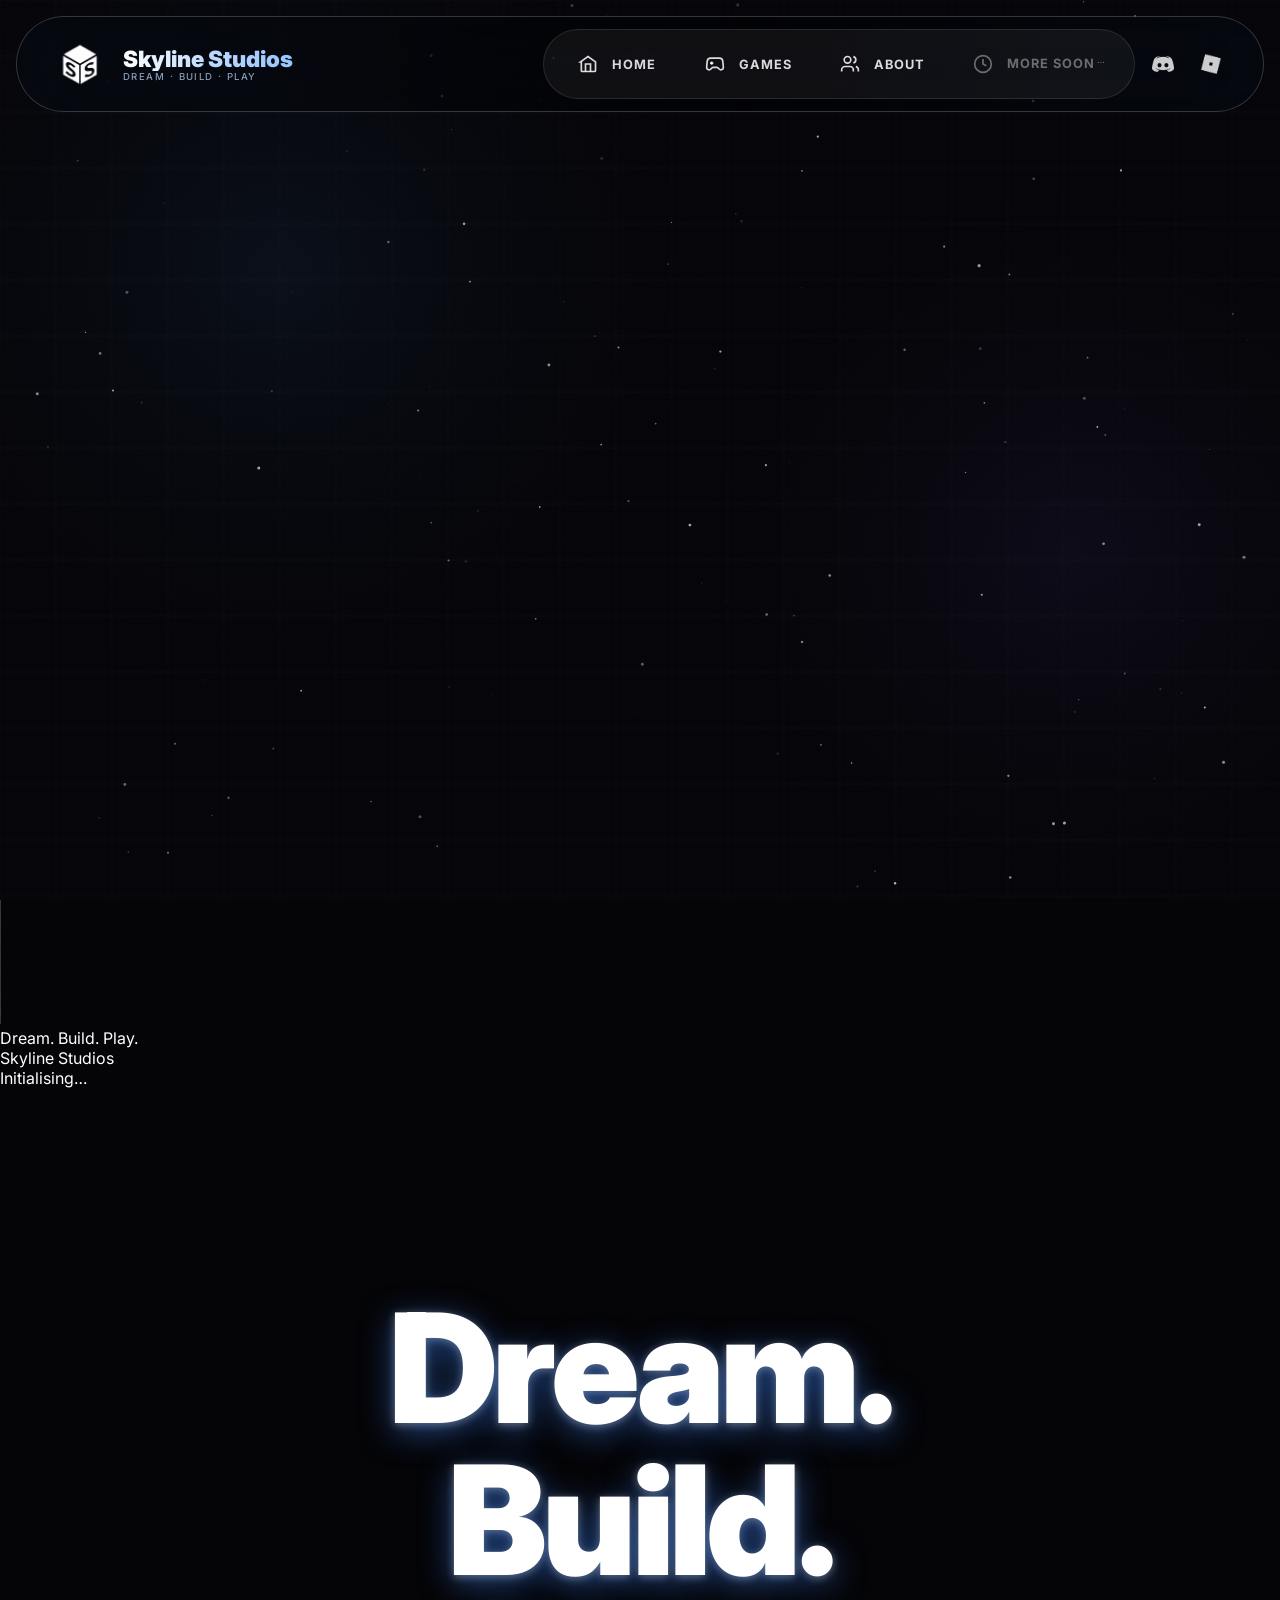
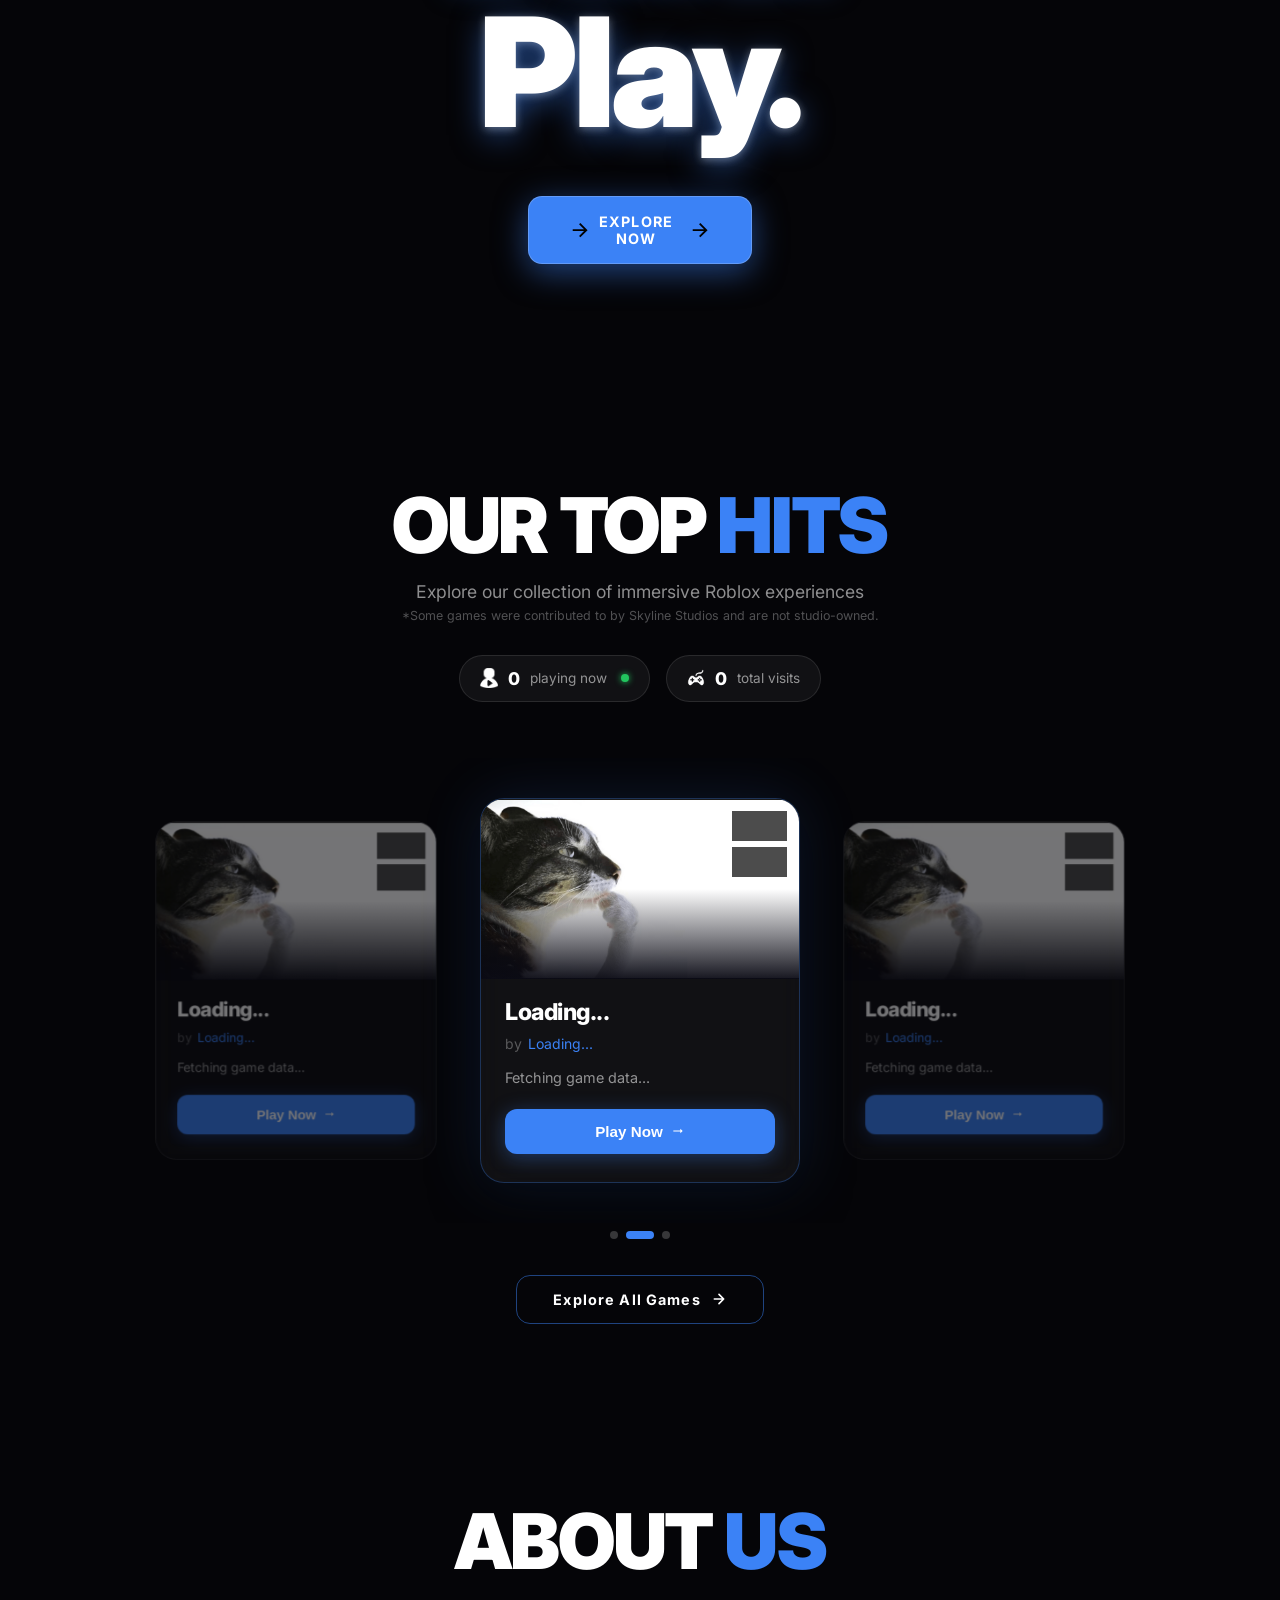
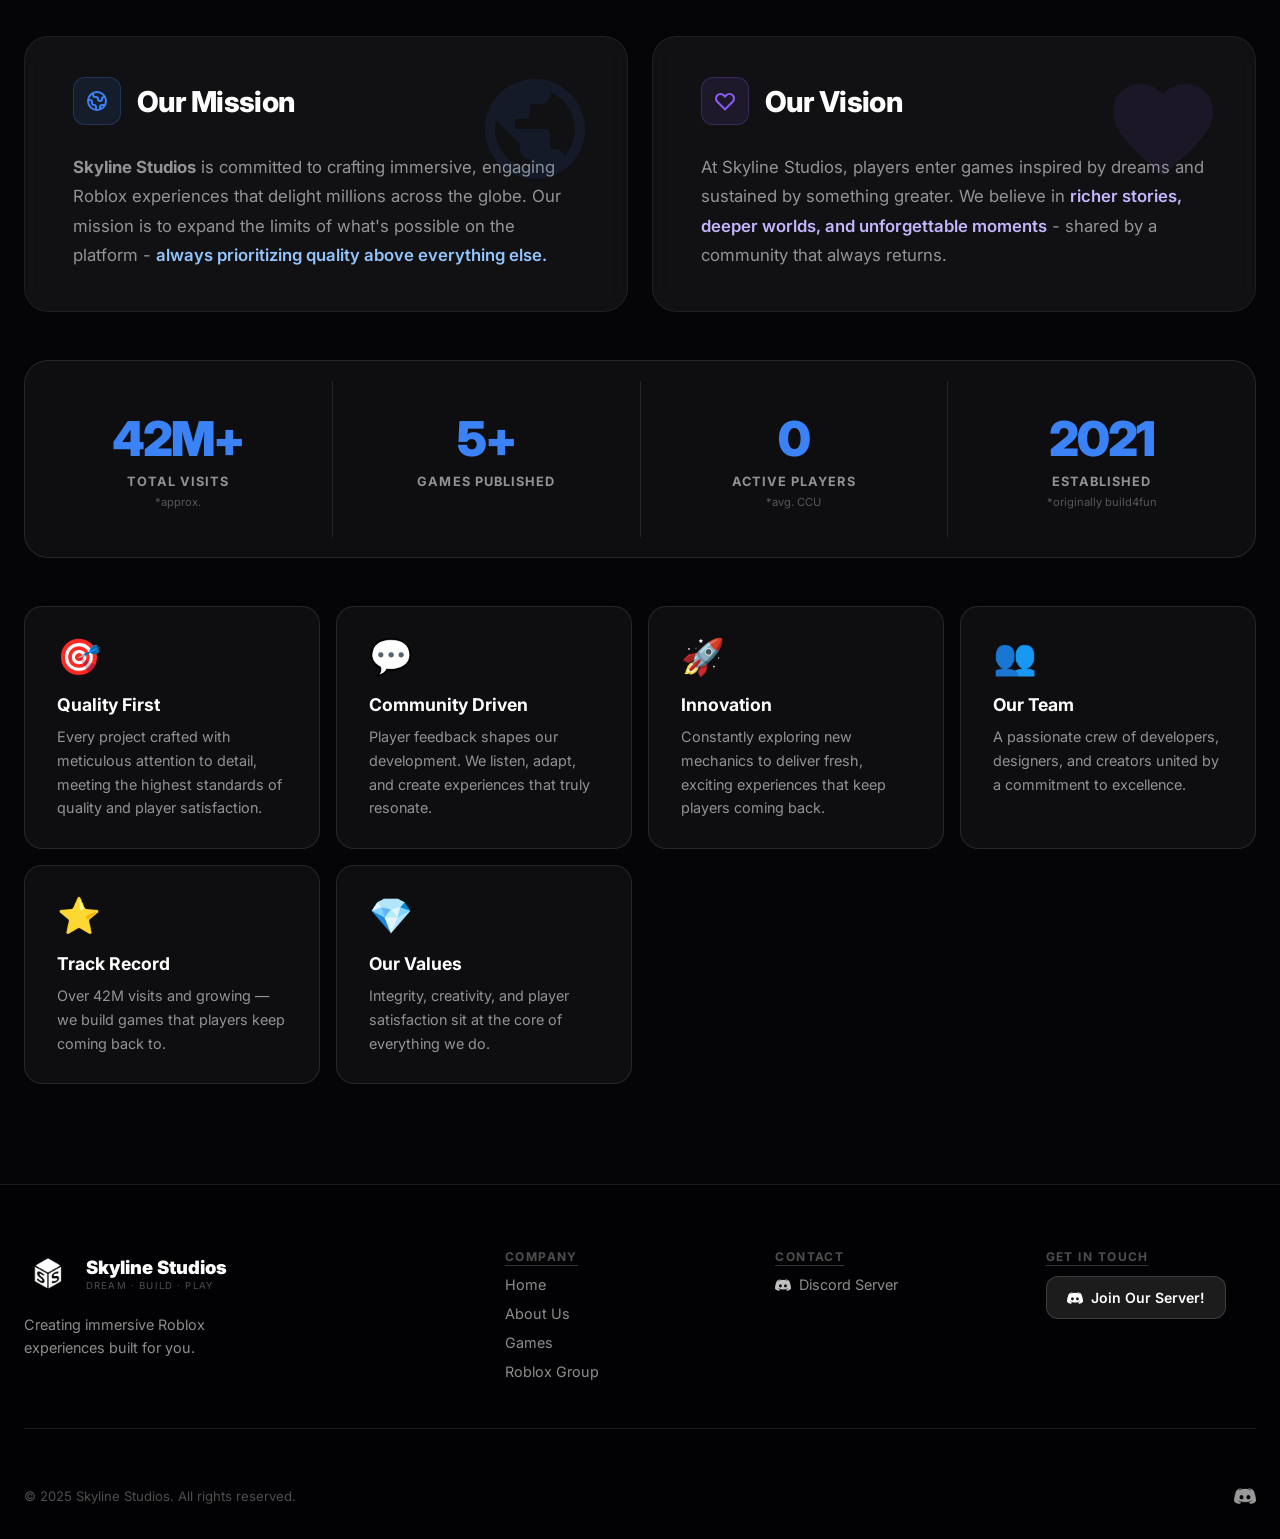
==== commit b8a41043: "Update index.html" ====
--- a/index.html
+++ b/index.html
@@ -9,6 +9,32 @@
 </head>
 <body>
 
+<div id="skyline-loader">
+
+  <div class="sl-logo-wrap">
+    <img src="logo.png" alt="" class="sl-logo">
+    <div class="sl-logo-shimmer"></div>
+  </div>
+
+  <div class="sl-tagline">
+    <span class="sl-word" style="animation-delay:.1s">Dream.</span>
+    <span class="sl-word" style="animation-delay:.4s">Build.</span>
+    <span class="sl-word" style="animation-delay:.7s">Play.</span>
+  </div>
+
+  <div class="sl-name-row">
+    <span class="sl-studio-name">Skyline Studios</span>
+  </div>
+
+  <div class="sl-bottom">
+    <div class="sl-bar-track">
+      <div class="sl-bar-fill" id="slBarFill"></div>
+    </div>
+    <p class="sl-status" id="slStatus">Initialising…</p>
+  </div>
+
+</div>
+
 <canvas id="bg-canvas"></canvas>
 
 <header class="navbar" id="navbar">
@@ -31,6 +57,18 @@
 
         <nav class="nav-desktop">
           <div class="nav-link-group">
+            <!-- HOME -->
+            <a href="#" class="nav-link">
+              <div class="nav-link-icon">
+                <svg width="20" height="20" fill="none" stroke="currentColor" stroke-width="2" viewBox="0 0 24 24">
+                  <path d="M3 9.5L12 3l9 6.5V20a1 1 0 0 1-1 1H5a1 1 0 0 1-1-1V9.5z"/>
+                  <path d="M9 21V12h6v9"/>
+                </svg>
+              </div>
+              <span class="nav-link-label">HOME</span>
+              <div class="nav-link-bar"></div>
+            </a>
+            <!-- GAMES -->
             <a href="#games" class="nav-link">
               <div class="nav-link-icon">
                 <svg width="20" height="20" fill="none" stroke="currentColor" stroke-width="2" viewBox="0 0 24 24">
@@ -41,6 +79,7 @@
               <span class="nav-link-label">GAMES</span>
               <div class="nav-link-bar"></div>
             </a>
+            <!-- ABOUT -->
             <a href="#about" class="nav-link">
               <div class="nav-link-icon">
                 <svg width="20" height="20" fill="none" stroke="currentColor" stroke-width="2" viewBox="0 0 24 24">
@@ -50,6 +89,17 @@
               <span class="nav-link-label">ABOUT</span>
               <div class="nav-link-bar"></div>
             </a>
+            <!-- MORE SOON -->
+            <a href="#" class="nav-link nav-link-soon" style="pointer-events:none;opacity:.45;">
+              <div class="nav-link-icon">
+                <svg width="20" height="20" fill="none" stroke="currentColor" stroke-width="2" viewBox="0 0 24 24">
+                  <circle cx="12" cy="12" r="10"/>
+                  <path d="M12 6v6l4 2"/>
+                </svg>
+              </div>
+              <span class="nav-link-label">MORE SOON<span style="font-size:.6em;vertical-align:super;margin-left:2px">…</span></span>
+              <div class="nav-link-bar"></div>
+            </a>
           </div>
           <a href="https://discord.gg/FupwKNtQfN" target="_blank" class="nav-social"><img src="DiscordIcon.png" alt="Discord"></a>
           <a href="https://www.roblox.com/groups/9530841" target="_blank" class="nav-social"><img src="RobloxIcon.png" alt="Roblox"></a>
@@ -62,8 +112,10 @@
     </div>
 
     <div class="nav-mobile-drawer" id="mobileDrawer">
+      <a href="#" class="mobile-link" onclick="closeMobile()">Home</a>
       <a href="#games" class="mobile-link" onclick="closeMobile()">Games</a>
       <a href="#about" class="mobile-link" onclick="closeMobile()">About</a>
+      <a class="mobile-link" style="opacity:.45;pointer-events:none;">More Soon…</a>
       <div class="mobile-socials">
         <a href="https://discord.gg/FupwKNtQfN" target="_blank" class="mobile-social"><img src="DiscordIcon.png" alt="">Discord</a>
         <a href="https://www.roblox.com/groups/9530841" target="_blank" class="mobile-social"><img src="RobloxIcon.png" alt="">Roblox</a>
@@ -80,10 +132,16 @@
     <br>
     <span class="hero-line" style="animation-delay:.14s">Play.</span>
   </h1>
-  <a href="#games" class="hero-btn">
-    <span>EXPLORE NOW</span>
-    <svg width="16" height="16" fill="currentColor" viewBox="0 0 24 24"><path d="M16.01 11H4v2h12.01v3L20 12l-3.99-4z"/></svg>
-  </a>
+  <a href="#games" class="animated-button hero-btn">
+  <svg viewBox="0 0 24 24" class="arr-2" xmlns="http://www.w3.org/2000/svg">
+    <path d="M16.1716 10.9999L10.8076 5.63589L12.2218 4.22168L20 11.9999L12.2218 19.778L10.8076 18.3638L16.1716 12.9999H4V10.9999H16.1716Z"/>
+  </svg>
+  <span class="text">EXPLORE NOW</span>
+  <span class="circle"></span>
+  <svg viewBox="0 0 24 24" class="arr-1" xmlns="http://www.w3.org/2000/svg">
+    <path d="M16.1716 10.9999L10.8076 5.63589L12.2218 4.22168L20 11.9999L12.2218 19.778L10.8076 18.3638L16.1716 12.9999H4V10.9999H16.1716Z"/>
+  </svg>
+</a>
 </section>
 
 <section class="games-section" id="games">
--- a/style.css
+++ b/style.css
@@ -56,7 +56,6 @@
 
 .nav-wrap { max-width: 1400px; margin: 0 auto; }
 
-/* The floating pill */
 .nav-pill {
   position: relative;
   background: rgba(0,0,0,0.4);
@@ -67,7 +66,6 @@
   overflow: hidden;
 }
 
-/* Pulse & glow inside pill */
 .nav-pill-fx { position: absolute; inset: 0; opacity: 0.2; pointer-events: none; }
 .nav-pill-pulse {
   position: absolute; inset: 0;
@@ -83,19 +81,14 @@
 }
 @keyframes pillPulse { 0%,100%{opacity:1} 50%{opacity:.4} }
 
-/* Content inside pill */
 .nav-content {
   position: relative;
   display: flex; align-items: center; justify-content: space-between;
   padding: 12px 32px;
 }
 
-/* Logo */
 .nav-logo { display: flex; align-items: center; gap: 12px; text-decoration: none; }
-.nav-logo-img-wrap {
-  width: 62px; height: 62px;
-
-}
+.nav-logo-img-wrap { width: 62px; height: 62px; }
 .nav-logo-img { width: 100%; height: 100%; object-fit: cover; display: block; }
 .nav-logo-text { display: flex; flex-direction: column; }
 .nav-logo-name {
@@ -109,7 +102,6 @@
   letter-spacing: .15em; font-weight: 500;
 }
 
-/* Desktop nav */
 .nav-desktop { display: none; align-items: center; gap: 8px; }
 
 .nav-link-group {
@@ -156,7 +148,6 @@
 .nav-social:hover { opacity: 1; background: rgba(255,255,255,.1); }
 .nav-social img { width: 22px; height: 22px; object-fit: contain; }
 
-/* Mobile button */
 .nav-mobile-btn {
   display: flex; flex-direction: column; gap: 5px;
   padding: 10px 12px;
@@ -175,7 +166,6 @@
 .nav-mobile-btn.open span:nth-child(2) { opacity: 0; }
 .nav-mobile-btn.open span:nth-child(3) { transform: translateY(-7px) rotate(-45deg); }
 
-/* Mobile drawer */
 .nav-mobile-drawer {
   display: none; flex-direction: column; gap: 4px;
   padding: 12px 20px 20px;
@@ -278,36 +268,6 @@
 .hero-btn:hover svg { transform: translateX(3px); }
 
 /* ==============================
-   TICKER
-   ============================== */
-.ticker-wrap {
-  position: relative;
-  overflow: hidden;
-  padding: 20px 0;
-  background: rgba(255,255,255,.04);
-  border-top: 3px solid rgba(59,130,246,.3);
-  border-bottom: 3px solid rgba(59,130,246,.3);
-  box-shadow: 0 0 24px rgba(59,130,246,.25), 0 0 48px rgba(59,130,246,.15), inset 0 0 24px rgba(59,130,246,.08);
-}
-
-.ticker-inner { overflow: hidden; white-space: nowrap; }
-
-.ticker-track {
-  display: inline-flex; gap: 40px;
-  font-size: 1.4rem; font-weight: 900;
-  text-transform: uppercase; letter-spacing: -.01em;
-  text-shadow: 0 0 24px rgba(59,130,246,.6), 0 0 8px rgba(59,130,246,.5);
-  animation: tickerScroll 20s linear infinite;
-  will-change: transform;
-}
-.ticker-track span { flex-shrink: 0; padding: 0 16px; }
-
-@keyframes tickerScroll {
-  from { transform: translateX(0); }
-  to   { transform: translateX(-50%); }
-}
-
-/* ==============================
    SHARED SECTION STYLES
    ============================== */
 .section-inner {
@@ -369,7 +329,6 @@
    ============================== */
 .games-section { padding: 100px 0 80px; scroll-margin-top: 100px; }
 
-/* Cards scroll container */
 .cards-scroll-wrap { overflow: hidden; }
 
 .cards {
@@ -380,7 +339,6 @@
 }
 .cards:active { cursor: grabbing; }
 
-/* Game card — tall portrait like Qualion */
 .game-card {
   flex: 0 0 320px;
   border-radius: var(--radius-card);
@@ -406,12 +364,26 @@
   object-fit: cover; display: block;
   pointer-events: none; user-select: none; -webkit-user-drag: none;
 }
+
+.game-thumb.thumb-placeholder {
+  object-fit: contain;
+  background: rgba(255,255,255,.04);
+  min-height: 180px;
+}
+
+.game-thumb.thumb-placeholder::after {
+  content: '';
+  width: 48px;
+  height: 48px;
+  background: url("data:image/svg+xml,%3Csvg xmlns='http://www.w3.org/2000/svg' fill='none' stroke='rgba(255,255,255,0.2)' stroke-width='1.5' viewBox='0 0 24 24'%3E%3Crect x='3' y='3' width='18' height='18' rx='2'/%3E%3Ccircle cx='8.5' cy='8.5' r='1.5'/%3E%3Cpath d='m21 15-5-5L5 21'/%3E%3C/svg%3E") center/contain no-repeat;
+  opacity: 0.4;
+}
+
 .card-img-fade {
   position: absolute; inset: 0;
   background: linear-gradient(to bottom, transparent 50%, rgba(10,10,20,.95) 100%);
 }
 
-/* Stat badges on image */
 .card-badges {
   position: absolute; top: 12px; right: 12px;
   display: flex; flex-direction: column; gap: 6px; z-index: 2;
@@ -427,7 +399,6 @@
 }
 .card-badge-pill img { width: 14px; height: 16px; object-fit: contain; }
 
-/* Card body */
 .card-body { padding: 20px 24px 28px; }
 
 .game-name {
@@ -466,7 +437,6 @@
   box-shadow: 0 8px 32px rgba(59,130,246,.5);
 }
 
-/* Carousel dots */
 .carousel-dots { display: flex; justify-content: center; gap: 8px; margin-top: 8px; }
 .cdot {
   width: 8px; height: 8px;
@@ -480,11 +450,64 @@
 @media (max-width: 480px) { .game-card { flex: 0 0 260px; } .cards { padding: 20px; } }
 
 /* ==============================
+   EXPLORE ALL BUTTON
+   ============================== */
+.explore-btn-wrap {
+  display: flex;
+  justify-content: center;
+  margin-top: 36px;
+}
+
+.explore-all-btn {
+  display: inline-flex;
+  align-items: center;
+  gap: 10px;
+  padding: 15px 36px;
+  background: transparent;
+  color: #fff;
+  font-weight: 700;
+  font-size: .9rem;
+  letter-spacing: .08em;
+  text-decoration: none;
+  border: 1px solid rgba(59,130,246,.5);
+  border-radius: 14px;
+  position: relative;
+  overflow: hidden;
+  transition: border-color .3s, color .3s, transform .2s, box-shadow .3s;
+}
+
+.explore-all-btn::before {
+  content: '';
+  position: absolute;
+  inset: 0;
+  background: var(--blue);
+  opacity: 0;
+  transition: opacity .3s;
+  z-index: 0;
+}
+
+.explore-all-btn span,
+.explore-all-btn svg {
+  position: relative;
+  z-index: 1;
+}
+
+.explore-all-btn:hover {
+  border-color: var(--blue);
+  box-shadow: 0 0 28px rgba(59,130,246,.35), 0 4px 16px rgba(0,0,0,.4);
+  transform: translateY(-2px);
+}
+
+.explore-all-btn:hover::before { opacity: 1; }
+
+.explore-all-btn svg { transition: transform .25s; }
+.explore-all-btn:hover svg { transform: translateX(4px); }
+
+/* ==============================
    ABOUT SECTION
    ============================== */
 .about-section { padding: 100px 0; scroll-margin-top: 100px; }
 
-/* Two big tilt cards (Qualion style) */
 .about-two-col {
   display: grid;
   grid-template-columns: 1fr 1fr;
@@ -533,7 +556,6 @@
   color: var(--text-muted);
 }
 
-/* Tilt shine overlay */
 .tilt-shine {
   pointer-events: none;
   position: absolute; inset: 0;
@@ -548,7 +570,6 @@
   .tilt-card-icon-row h3 { font-size: 1.4rem; }
 }
 
-/* Stats strip */
 .stats-strip {
   display: flex; align-items: stretch;
   background: rgba(255,255,255,.04);
@@ -581,7 +602,6 @@
   .strip-item { padding: 28px 20px; }
 }
 
-/* Feature grid */
 .feature-grid {
   display: grid;
   grid-template-columns: repeat(auto-fit, minmax(280px, 1fr));
@@ -720,3 +740,213 @@
 }
 .rain-drop img { width: 100%; height: 100%; object-fit: contain; }
 @keyframes fall { to { transform: translateY(110vh) rotate(360deg); opacity: 0; } }
+
+
+/* ======================================================
+   GAMES PAGE  (/games)
+   ====================================================== */
+
+/* ── Page-level wrapper so games.html body gets z-index right ── */
+.games-page header,
+.games-page footer,
+.games-page .games-page-hero,
+.games-page .gp-toolbar,
+.games-page .gp-grid-wrap,
+.games-page #rain-btn,
+.games-page #rain-container {
+  position: relative;
+  z-index: 2;
+}
+
+/* ── Hero ── */
+.games-page-hero {
+  padding: 160px 24px 72px;
+  text-align: center;
+  max-width: 1280px;
+  margin: 0 auto;
+}
+
+.games-page-hero .hero-h1 {
+  font-size: clamp(3rem, 10vw, 8rem);
+  font-weight: 900;
+  line-height: 1;
+  letter-spacing: -.03em;
+  color: #fff;
+  margin-bottom: 20px;
+  text-shadow: 0 8px 32px rgba(59,130,246,.5), 0 2px 8px rgba(255,255,255,.4);
+  animation: heroFadeUp .8s cubic-bezier(.16,1,.3,1) both;
+}
+
+.games-page-hero .hero-sub {
+  font-size: 1.1rem;
+  color: var(--text-muted);
+  margin-bottom: 40px;
+  animation: heroFadeUp .8s .1s cubic-bezier(.16,1,.3,1) both;
+}
+
+/* ── Live stats row (reuses .stats-row / .stat-badge from shared) ── */
+.games-page-hero .stats-row {
+  animation: heroFadeUp .8s .18s cubic-bezier(.16,1,.3,1) both;
+  margin-bottom: 0;
+}
+
+/* ── Toolbar ── */
+.gp-toolbar {
+  max-width: 1280px;
+  margin: 0 auto 36px;
+  padding: 0 24px;
+  display: flex;
+  align-items: center;
+  justify-content: space-between;
+  gap: 16px;
+  flex-wrap: wrap;
+}
+
+.gp-toolbar-left {
+  display: flex;
+  align-items: center;
+  gap: 8px;
+  flex-wrap: wrap;
+}
+
+.gp-filter-btn {
+  display: flex;
+  align-items: center;
+  gap: 6px;
+  padding: 9px 18px;
+  background: rgba(255,255,255,.06);
+  border: 1px solid rgba(255,255,255,.1);
+  border-radius: var(--radius-pill);
+  color: rgba(255,255,255,.7);
+  font-size: .82rem;
+  font-weight: 600;
+  letter-spacing: .04em;
+  cursor: pointer;
+  transition: background .2s, border-color .2s, color .2s;
+  font-family: 'Inter', sans-serif;
+}
+.gp-filter-btn:hover,
+.gp-filter-btn.active {
+  background: rgba(59,130,246,.15);
+  border-color: rgba(59,130,246,.4);
+  color: #93c5fd;
+}
+
+.gp-toolbar-right {
+  display: flex;
+  align-items: center;
+  gap: 10px;
+}
+
+.gp-sort-label {
+  font-size: .8rem;
+  color: var(--text-dim);
+  font-weight: 600;
+  letter-spacing: .06em;
+  text-transform: uppercase;
+}
+
+.gp-sort-select {
+  appearance: none;
+  -webkit-appearance: none;
+  background: rgba(255,255,255,.06);
+  border: 1px solid rgba(255,255,255,.12);
+  border-radius: 10px;
+  color: rgba(255,255,255,.8);
+  font-family: 'Inter', sans-serif;
+  font-size: .85rem;
+  font-weight: 600;
+  padding: 9px 36px 9px 14px;
+  cursor: pointer;
+  background-image: url("data:image/svg+xml,%3Csvg xmlns='http://www.w3.org/2000/svg' width='12' height='8' viewBox='0 0 12 8'%3E%3Cpath d='M1 1l5 5 5-5' stroke='rgba(255,255,255,0.4)' stroke-width='1.5' fill='none' stroke-linecap='round'/%3E%3C/svg%3E");
+  background-repeat: no-repeat;
+  background-position: right 12px center;
+  transition: border-color .2s;
+}
+.gp-sort-select:focus { outline: none; border-color: rgba(59,130,246,.4); }
+.gp-sort-select option { background: #0d0d12; color: #fff; }
+
+/* ── Grid wrapper ── */
+.gp-grid-wrap {
+  max-width: 1280px;
+  margin: 0 auto;
+  padding: 0 24px 100px;
+}
+
+/* ── The grid itself ── */
+.gp-grid {
+  display: grid;
+  grid-template-columns: repeat(auto-fill, minmax(300px, 1fr));
+  gap: 28px;
+}
+
+/*
+ * Grid cards reuse all the index .game-card styles but override the
+ * carousel-specific transform/opacity so every card is fully visible.
+ */
+.gp-grid .game-card {
+  flex: unset;           /* remove carousel flex sizing */
+  width: 100%;
+  opacity: 1;
+  transform: none;
+  cursor: pointer;
+  transition: transform .3s cubic-bezier(.4,0,.2,1),
+              box-shadow .3s,
+              border-color .3s;
+}
+
+.gp-grid .game-card:hover {
+  transform: translateY(-6px) scale(1.01);
+  border-color: rgba(59,130,246,.35);
+  box-shadow: 0 16px 48px rgba(0,0,0,.6), 0 0 40px rgba(59,130,246,.12);
+}
+
+/* Skeleton shimmer while loading */
+.gp-grid .game-card.loading .game-thumb,
+.gp-grid .game-card.loading .game-name,
+.gp-grid .game-card.loading .game-desc,
+.gp-grid .game-card.loading .card-creator {
+  background: rgba(255,255,255,.07) !important;
+  border-radius: 8px;
+  color: transparent;
+  position: relative;
+  overflow: hidden;
+}
+.gp-grid .game-card.loading .game-thumb::after,
+.gp-grid .game-card.loading .game-name::after,
+.gp-grid .game-card.loading .game-desc::after,
+.gp-grid .game-card.loading .card-creator::after {
+  content: '';
+  position: absolute; inset: 0;
+  background: linear-gradient(90deg, transparent, rgba(255,255,255,.06), transparent);
+  animation: gpShimmer 1.6s infinite;
+}
+@keyframes gpShimmer {
+  0%   { transform: translateX(-100%); }
+  100% { transform: translateX(100%); }
+}
+.gp-grid .game-card.loading .game-thumb { min-height: 169px; }
+
+/* Empty state */
+.gp-empty {
+  grid-column: 1 / -1;
+  text-align: center;
+  padding: 80px 20px;
+  color: var(--text-dim);
+  font-size: 1.05rem;
+}
+
+/* Footer note */
+.gp-note {
+  text-align: center;
+  font-size: .75rem;
+  color: var(--text-dim);
+  margin-top: 32px;
+}
+
+/* ── Responsive ── */
+@media (max-width: 640px) {
+  .gp-grid { grid-template-columns: 1fr; }
+  .gp-toolbar { flex-direction: column; align-items: flex-start; }
+  .games-page-hero { padding: 130px 16px 48px; }
+}
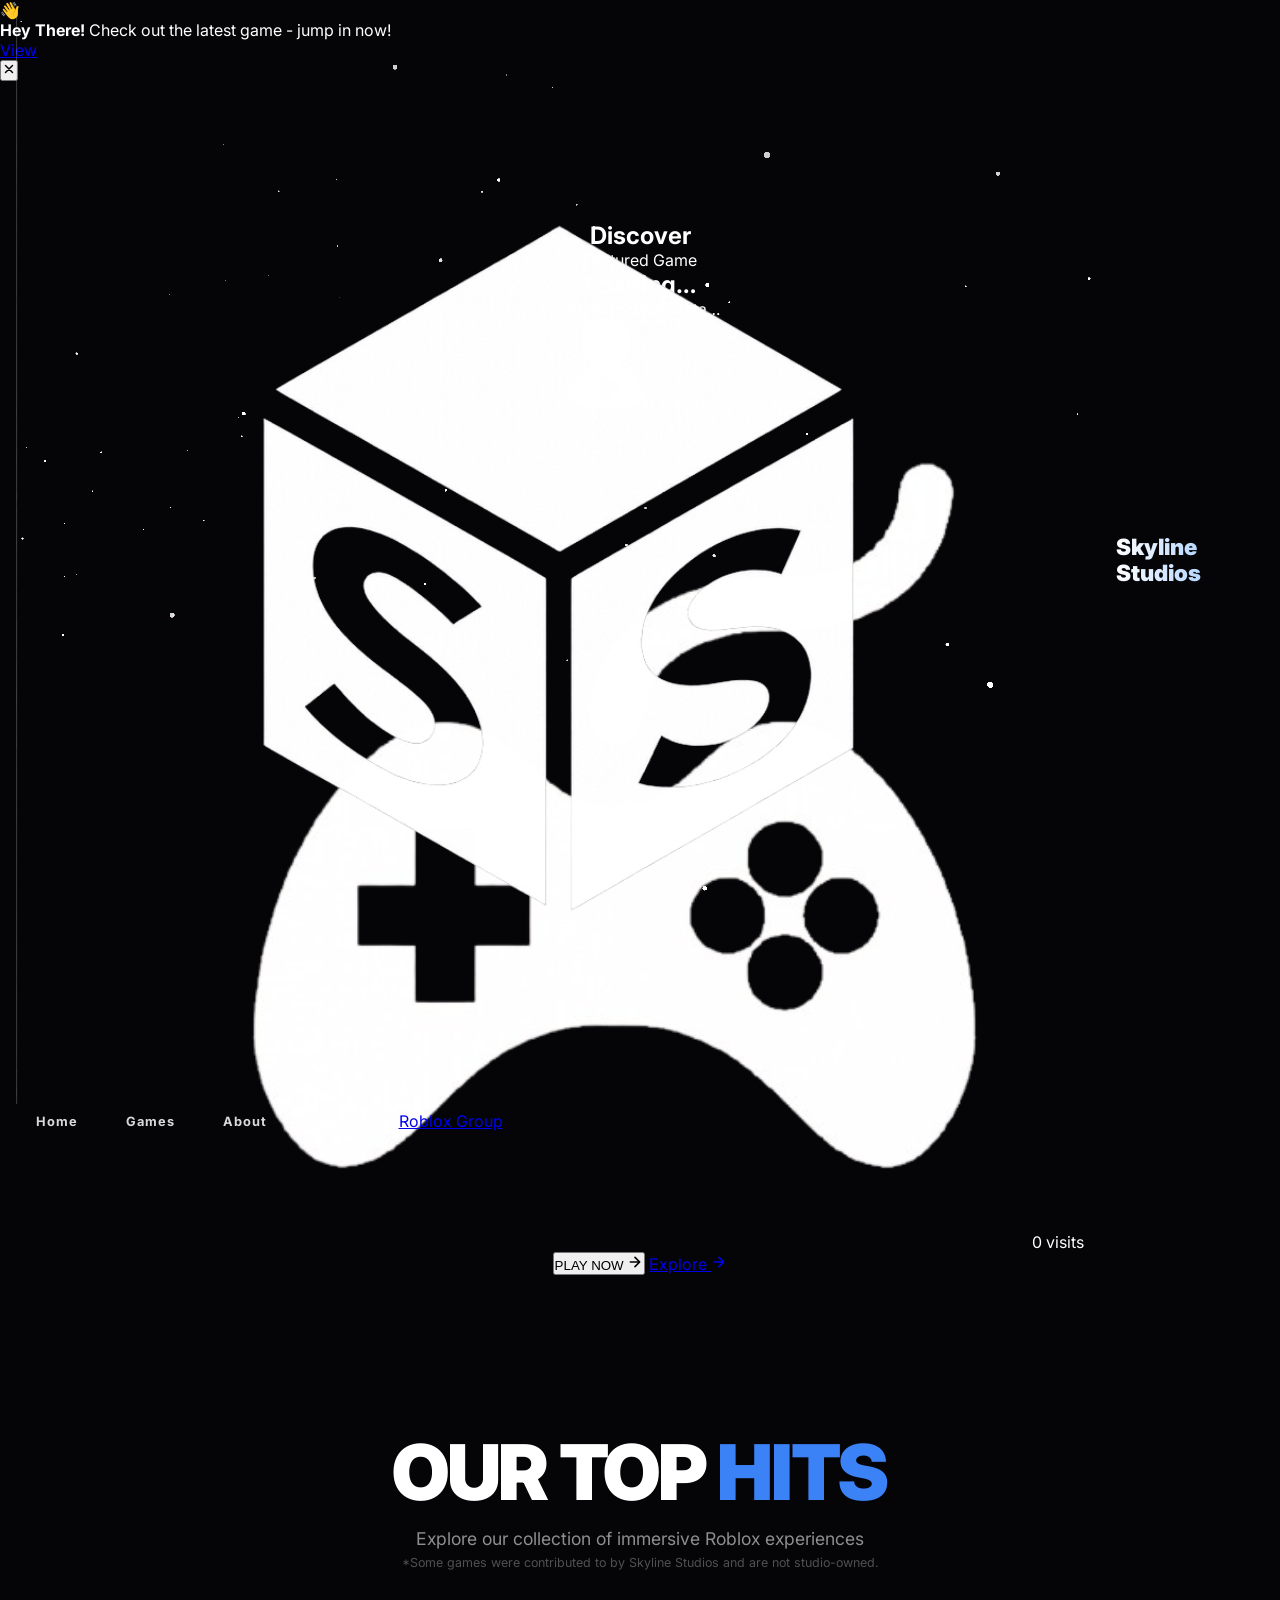
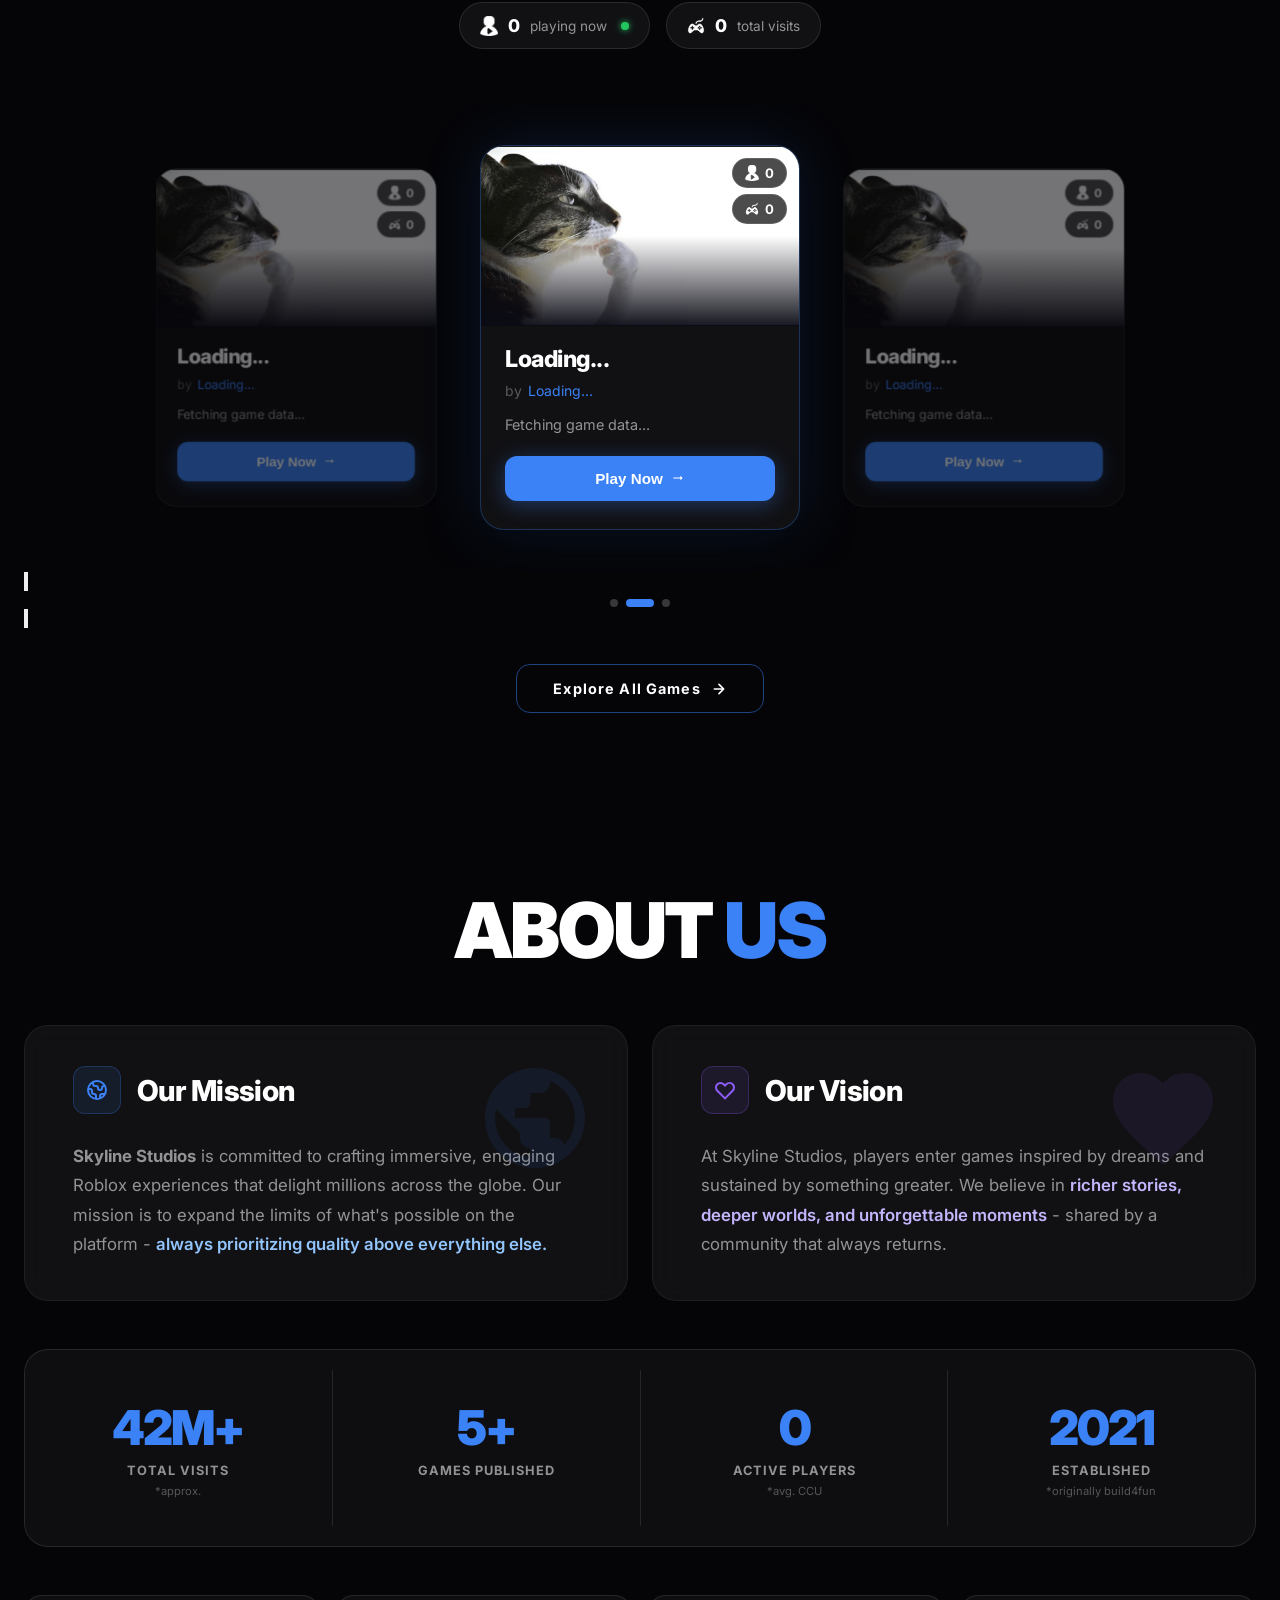
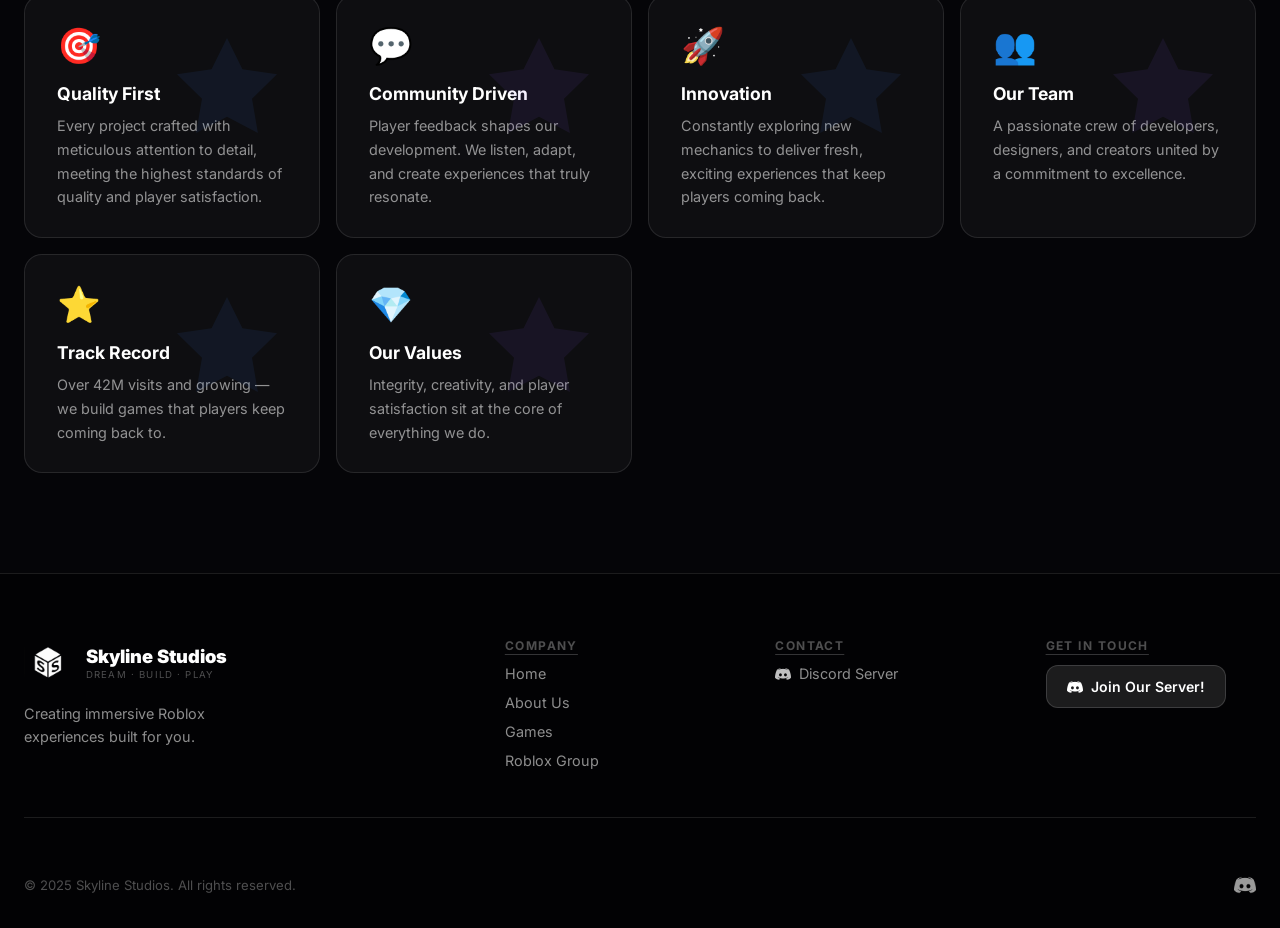
==== commit 5d9868ea: "Update index.html" ====
--- a/index.html
+++ b/index.html
@@ -9,139 +9,85 @@
 </head>
 <body>
 
-<div id="skyline-loader">
-
-  <div class="sl-logo-wrap">
-    <img src="logo.png" alt="" class="sl-logo">
-    <div class="sl-logo-shimmer"></div>
-  </div>
-
-  <div class="sl-tagline">
-    <span class="sl-word" style="animation-delay:.1s">Dream.</span>
-    <span class="sl-word" style="animation-delay:.4s">Build.</span>
-    <span class="sl-word" style="animation-delay:.7s">Play.</span>
-  </div>
-
-  <div class="sl-name-row">
-    <span class="sl-studio-name">Skyline Studios</span>
-  </div>
-
-  <div class="sl-bottom">
-    <div class="sl-bar-track">
-      <div class="sl-bar-fill" id="slBarFill"></div>
-    </div>
-    <p class="sl-status" id="slStatus">Initialising…</p>
-  </div>
-
-</div>
-
 <canvas id="bg-canvas"></canvas>
 
 <header class="navbar" id="navbar">
   <div class="nav-wrap">
-    <div class="nav-pill">
-      <div class="nav-pill-fx">
-        <div class="nav-pill-pulse"></div>
-        <div class="nav-pill-glow"></div>
-      </div>
-      <div class="nav-content">
-        <a href="#" class="nav-logo">
-          <div class="nav-logo-img-wrap">
-            <img src="logo.png" alt="Skyline Studios" class="nav-logo-img">
-          </div>
-          <div class="nav-logo-text">
-            <span class="nav-logo-name">Skyline Studios</span>
-            <span class="nav-logo-sub">DREAM · BUILD · PLAY</span>
-          </div>
-        </a>
-
-        <nav class="nav-desktop">
-          <div class="nav-link-group">
-            <!-- HOME -->
-            <a href="#" class="nav-link">
-              <div class="nav-link-icon">
-                <svg width="20" height="20" fill="none" stroke="currentColor" stroke-width="2" viewBox="0 0 24 24">
-                  <path d="M3 9.5L12 3l9 6.5V20a1 1 0 0 1-1 1H5a1 1 0 0 1-1-1V9.5z"/>
-                  <path d="M9 21V12h6v9"/>
-                </svg>
-              </div>
-              <span class="nav-link-label">HOME</span>
-              <div class="nav-link-bar"></div>
-            </a>
-            <!-- GAMES -->
-            <a href="#games" class="nav-link">
-              <div class="nav-link-icon">
-                <svg width="20" height="20" fill="none" stroke="currentColor" stroke-width="2" viewBox="0 0 24 24">
-                  <path d="M17.32 5H6.68a4 4 0 0 0-3.978 3.59C2.604 9.416 2 14.456 2 16a3 3 0 0 0 3 3c1 0 1.5-.5 2-1l1.414-1.414A2 2 0 0 1 9.828 16h4.344a2 2 0 0 1 1.414.586L17 18c.5.5 1 1 2 1a3 3 0 0 0 3-3c0-1.545-.604-6.584-.685-7.258A4 4 0 0 0 17.32 5z"/>
-                  <line x1="6" x2="10" y1="11" y2="11"/><line x1="8" x2="8" y1="9" y2="13"/><line x1="15" x2="15.01" y1="12" y2="12"/><line x1="18" x2="18.01" y1="10" y2="10"/>
-                </svg>
-              </div>
-              <span class="nav-link-label">GAMES</span>
-              <div class="nav-link-bar"></div>
-            </a>
-            <!-- ABOUT -->
-            <a href="#about" class="nav-link">
-              <div class="nav-link-icon">
-                <svg width="20" height="20" fill="none" stroke="currentColor" stroke-width="2" viewBox="0 0 24 24">
-                  <path d="M16 21v-2a4 4 0 0 0-4-4H6a4 4 0 0 0-4 4v2"/><circle cx="9" cy="7" r="4"/><path d="M22 21v-2a4 4 0 0 0-3-3.87M16 3.13a4 4 0 0 1 0 7.75"/>
-                </svg>
-              </div>
-              <span class="nav-link-label">ABOUT</span>
-              <div class="nav-link-bar"></div>
-            </a>
-            <!-- MORE SOON -->
-            <a href="#" class="nav-link nav-link-soon" style="pointer-events:none;opacity:.45;">
-              <div class="nav-link-icon">
-                <svg width="20" height="20" fill="none" stroke="currentColor" stroke-width="2" viewBox="0 0 24 24">
-                  <circle cx="12" cy="12" r="10"/>
-                  <path d="M12 6v6l4 2"/>
-                </svg>
-              </div>
-              <span class="nav-link-label">MORE SOON<span style="font-size:.6em;vertical-align:super;margin-left:2px">…</span></span>
-              <div class="nav-link-bar"></div>
-            </a>
-          </div>
-          <a href="https://discord.gg/FupwKNtQfN" target="_blank" class="nav-social"><img src="DiscordIcon.png" alt="Discord"></a>
-          <a href="https://www.roblox.com/groups/9530841" target="_blank" class="nav-social"><img src="RobloxIcon.png" alt="Roblox"></a>
-        </nav>
-
-        <button class="nav-mobile-btn" id="mobileMenuBtn">
-          <span></span><span></span><span></span>
-        </button>
-      </div>
-    </div>
+    <a href="#" class="nav-logo">
+      <img src="logo.png" alt="Skyline Studios" class="nav-logo-img">
+      <span class="nav-logo-name">Skyline Studios</span>
+    </a>
+
+    <nav class="nav-desktop">
+      <a href="#" class="nav-link">Home</a>
+      <a href="#games" class="nav-link">Games</a>
+      <a href="#about" class="nav-link">About</a>
+      <a href="https://discord.gg/FupwKNtQfN" target="_blank" class="nav-link">Discord</a>
+      <a href="https://www.roblox.com/groups/9530841" target="_blank" class="btn btn-primary btn-sm">Roblox Group</a>
+    </nav>
+
+    <button class="nav-mobile-btn" id="mobileMenuBtn">
+      <span></span><span></span><span></span>
+    </button>
 
     <div class="nav-mobile-drawer" id="mobileDrawer">
       <a href="#" class="mobile-link" onclick="closeMobile()">Home</a>
       <a href="#games" class="mobile-link" onclick="closeMobile()">Games</a>
       <a href="#about" class="mobile-link" onclick="closeMobile()">About</a>
-      <a class="mobile-link" style="opacity:.45;pointer-events:none;">More Soon…</a>
-      <div class="mobile-socials">
-        <a href="https://discord.gg/FupwKNtQfN" target="_blank" class="mobile-social"><img src="DiscordIcon.png" alt="">Discord</a>
-        <a href="https://www.roblox.com/groups/9530841" target="_blank" class="mobile-social"><img src="RobloxIcon.png" alt="">Roblox</a>
-      </div>
+      <a href="https://discord.gg/FupwKNtQfN" target="_blank" class="mobile-link" onclick="closeMobile()">Discord</a>
+      <a href="https://www.roblox.com/groups/9530841" target="_blank" class="mobile-link" onclick="closeMobile()">Roblox Group</a>
     </div>
   </div>
 </header>
 
+<div class="site-banner" id="siteBanner">
+  <div class="site-banner-inner">
+    <span class="site-banner-icon">👋</span>
+    <p class="site-banner-text">
+      <strong>Hey There!</strong> Check out the latest game - jump in now!
+    </p>
+    <a href="https://www.roblox.com/games/110444899435961/Whats-In-The-Box" target="_blank" class="site-banner-link">View</a>
+  </div>
+  <button class="site-banner-close" id="siteBannerClose" aria-label="Dismiss notification">
+    <svg width="14" height="14" fill="none" stroke="currentColor" stroke-width="2.5" stroke-linecap="round" stroke-linejoin="round" viewBox="0 0 24 24"><path d="M18 6L6 18M6 6l12 12"/></svg>
+  </button>
+</div>
+
 <section class="hero">
-  <h1 class="hero-h1">
-    <span class="hero-line" style="animation-delay:0s">Dream.</span>
-    <br>
-    <span class="hero-line" style="animation-delay:.07s">Build.</span>
-    <br>
-    <span class="hero-line" style="animation-delay:.14s">Play.</span>
-  </h1>
-  <a href="#games" class="animated-button hero-btn">
-  <svg viewBox="0 0 24 24" class="arr-2" xmlns="http://www.w3.org/2000/svg">
-    <path d="M16.1716 10.9999L10.8076 5.63589L12.2218 4.22168L20 11.9999L12.2218 19.778L10.8076 18.3638L16.1716 12.9999H4V10.9999H16.1716Z"/>
-  </svg>
-  <span class="text">EXPLORE NOW</span>
-  <span class="circle"></span>
-  <svg viewBox="0 0 24 24" class="arr-1" xmlns="http://www.w3.org/2000/svg">
-    <path d="M16.1716 10.9999L10.8076 5.63589L12.2218 4.22168L20 11.9999L12.2218 19.778L10.8076 18.3638L16.1716 12.9999H4V10.9999H16.1716Z"/>
-  </svg>
-</a>
+  <h2 class="hero-discover">Discover</h2>
+  <div class="fh-wrap" id="fhWrap">
+    <div class="fh-bg" id="fhBg"></div>
+    <div class="fh-bg-fade-top"></div>
+    <div class="fh-bg-fade-bottom"></div>
+
+    <div class="fh-content">
+      <div class="fh-eyebrow">Featured Game</div>
+      <h1 class="fh-name" id="fhName">Loading…</h1>
+      <p class="fh-desc" id="fhDesc">Fetching game data…</p>
+
+      <div class="fh-stats">
+        <div class="fh-stat"><img src="UserIcon.png" alt=""><span id="fhCcu">0</span> playing</div>
+        <div class="fh-stat"><img src="VisitIcon.png" alt=""><span id="fhVisits">0</span> visits</div>
+      </div>
+
+      <div class="fh-btn-row">
+        <button class="btn btn-primary" id="fhPlayBtn">
+          <span>PLAY NOW</span>
+          <svg width="16" height="16" fill="none" stroke="currentColor" stroke-width="2.5" stroke-linecap="round" stroke-linejoin="round" viewBox="0 0 24 24">
+            <path d="M5 12h14M12 5l7 7-7 7"/>
+          </svg>
+        </button>
+        <a href="#games" class="btn btn-secondary">
+          <span>Explore</span>
+          <svg width="16" height="16" fill="none" stroke="currentColor" stroke-width="2.5" stroke-linecap="round" stroke-linejoin="round" viewBox="0 0 24 24">
+            <path d="M5 12h14M12 5l7 7-7 7"/>
+          </svg>
+        </a>
+      </div>
+
+      <div class="fh-dots" id="fhDots"></div>
+    </div>
+  </div>
 </section>
 
 <section class="games-section" id="games">
@@ -182,7 +128,7 @@
             <h3 class="game-name">Loading...</h3>
             <p class="card-creator"><span class="by">by</span> <span class="author-name">Loading...</span><img src="VerifiedIcon.png" class="verified-badge" alt="✓"></p>
             <p class="game-desc">Fetching game data...</p>
-            <button class="card-play-btn">Play Now <svg width="14" height="14" fill="currentColor" viewBox="0 0 24 24"><path d="M16.01 11H4v2h12.01v3L20 12l-3.99-4z"/></svg></button>
+            <button class="card-play-btn btn btn-primary btn-block">Play Now <svg width="14" height="14" fill="currentColor" viewBox="0 0 24 24"><path d="M16.01 11H4v2h12.01v3L20 12l-3.99-4z"/></svg></button>
           </div>
         </div>
 
@@ -199,11 +145,11 @@
             <h3 class="game-name">Loading...</h3>
             <p class="card-creator"><span class="by">by</span> <span class="author-name">Loading...</span><img src="VerifiedIcon.png" class="verified-badge" alt="✓"></p>
             <p class="game-desc">Fetching game data...</p>
-            <button class="card-play-btn">Play Now <svg width="14" height="14" fill="currentColor" viewBox="0 0 24 24"><path d="M16.01 11H4v2h12.01v3L20 12l-3.99-4z"/></svg></button>
-          </div>
-        </div>
-
-        <div class="game-card" data-universe-id="9626953705">
+            <button class="card-play-btn btn btn-primary btn-block">Play Now <svg width="14" height="14" fill="currentColor" viewBox="0 0 24 24"><path d="M16.01 11H4v2h12.01v3L20 12l-3.99-4z"/></svg></button>
+          </div>
+        </div>
+
+        <div class="game-card" data-universe-id="9533030530">
           <div class="card-img-wrap">
             <img class="game-thumb" src="" alt="Game">
             <div class="card-img-fade"></div>
@@ -216,21 +162,29 @@
             <h3 class="game-name">Loading...</h3>
             <p class="card-creator"><span class="by">by</span> <span class="author-name">Loading...</span><img src="VerifiedIcon.png" class="verified-badge" alt="✓"></p>
             <p class="game-desc">Fetching game data...</p>
-            <button class="card-play-btn">Play Now <svg width="14" height="14" fill="currentColor" viewBox="0 0 24 24"><path d="M16.01 11H4v2h12.01v3L20 12l-3.99-4z"/></svg></button>
-          </div>
-        </div>
-
-      </div>
-    </div>
-
-    <div class="carousel-dots" id="carouselDots">
-      <button class="cdot active" data-idx="0"></button>
-      <button class="cdot" data-idx="1"></button>
-      <button class="cdot" data-idx="2"></button>
+            <button class="card-play-btn btn btn-primary btn-block">Play Now <svg width="14" height="14" fill="currentColor" viewBox="0 0 24 24"><path d="M16.01 11H4v2h12.01v3L20 12l-3.99-4z"/></svg></button>
+          </div>
+        </div>
+
+      </div>
+    </div>
+
+    <div class="carousel-nav">
+      <button class="carousel-arrow" id="carouselPrev" aria-label="Previous game">
+        <svg fill="none" stroke="currentColor" stroke-width="2.5" stroke-linecap="round" stroke-linejoin="round" viewBox="0 0 24 24"><path d="M15 18l-6-6 6-6"/></svg>
+      </button>
+      <div class="carousel-dots" id="carouselDots">
+        <button class="cdot active" data-idx="0"></button>
+        <button class="cdot" data-idx="1"></button>
+        <button class="cdot" data-idx="2"></button>
+      </div>
+      <button class="carousel-arrow" id="carouselNext" aria-label="Next game">
+        <svg fill="none" stroke="currentColor" stroke-width="2.5" stroke-linecap="round" stroke-linejoin="round" viewBox="0 0 24 24"><path d="M9 18l6-6-6-6"/></svg>
+      </button>
     </div>
 
     <div class="explore-btn-wrap">
-      <a href="/games" class="explore-all-btn">
+      <a href="/games" class="explore-all-btn btn btn-secondary">
         <span>Explore All Games</span>
         <svg width="16" height="16" fill="none" stroke="currentColor" stroke-width="2.5"
              stroke-linecap="round" stroke-linejoin="round" viewBox="0 0 24 24">
@@ -289,34 +243,58 @@
 
     <div class="feature-grid">
       <div class="feature-card">
+        <div class="tilt-card-bg-icon blue-icon">
+          <svg width="120" height="120" fill="currentColor" viewBox="0 0 24 24"><path d="M12 2l3.09 6.26L22 9.27l-5 4.87 1.18 6.88L12 17.77l-6.18 3.25L7 14.14 2 9.27l6.91-1.01L12 2z"/></svg>
+        </div>
         <div class="feature-emoji">🎯</div>
         <h4>Quality First</h4>
         <p>Every project crafted with meticulous attention to detail, meeting the highest standards of quality and player satisfaction.</p>
-      </div>
-      <div class="feature-card">
+        <div class="tilt-shine"></div>
+      </div>
+      <div class="feature-card">
+        <div class="tilt-card-bg-icon violet-icon">
+          <svg width="120" height="120" fill="currentColor" viewBox="0 0 24 24"><path d="M12 2l3.09 6.26L22 9.27l-5 4.87 1.18 6.88L12 17.77l-6.18 3.25L7 14.14 2 9.27l6.91-1.01L12 2z"/></svg>
+        </div>
         <div class="feature-emoji">💬</div>
         <h4>Community Driven</h4>
         <p>Player feedback shapes our development. We listen, adapt, and create experiences that truly resonate.</p>
-      </div>
-      <div class="feature-card">
+        <div class="tilt-shine"></div>
+      </div>
+      <div class="feature-card">
+        <div class="tilt-card-bg-icon blue-icon">
+          <svg width="120" height="120" fill="currentColor" viewBox="0 0 24 24"><path d="M12 2l3.09 6.26L22 9.27l-5 4.87 1.18 6.88L12 17.77l-6.18 3.25L7 14.14 2 9.27l6.91-1.01L12 2z"/></svg>
+        </div>
         <div class="feature-emoji">🚀</div>
         <h4>Innovation</h4>
         <p>Constantly exploring new mechanics to deliver fresh, exciting experiences that keep players coming back.</p>
-      </div>
-      <div class="feature-card">
+        <div class="tilt-shine"></div>
+      </div>
+      <div class="feature-card">
+        <div class="tilt-card-bg-icon violet-icon">
+          <svg width="120" height="120" fill="currentColor" viewBox="0 0 24 24"><path d="M12 2l3.09 6.26L22 9.27l-5 4.87 1.18 6.88L12 17.77l-6.18 3.25L7 14.14 2 9.27l6.91-1.01L12 2z"/></svg>
+        </div>
         <div class="feature-emoji">👥</div>
         <h4>Our Team</h4>
         <p>A passionate crew of developers, designers, and creators united by a commitment to excellence.</p>
-      </div>
-      <div class="feature-card">
+        <div class="tilt-shine"></div>
+      </div>
+      <div class="feature-card">
+        <div class="tilt-card-bg-icon blue-icon">
+          <svg width="120" height="120" fill="currentColor" viewBox="0 0 24 24"><path d="M12 2l3.09 6.26L22 9.27l-5 4.87 1.18 6.88L12 17.77l-6.18 3.25L7 14.14 2 9.27l6.91-1.01L12 2z"/></svg>
+        </div>
         <div class="feature-emoji">⭐</div>
         <h4>Track Record</h4>
         <p>Over 42M visits and growing — we build games that players keep coming back to.</p>
-      </div>
-      <div class="feature-card">
+        <div class="tilt-shine"></div>
+      </div>
+      <div class="feature-card">
+        <div class="tilt-card-bg-icon violet-icon">
+          <svg width="120" height="120" fill="currentColor" viewBox="0 0 24 24"><path d="M12 2l3.09 6.26L22 9.27l-5 4.87 1.18 6.88L12 17.77l-6.18 3.25L7 14.14 2 9.27l6.91-1.01L12 2z"/></svg>
+        </div>
         <div class="feature-emoji">💎</div>
         <h4>Our Values</h4>
         <p>Integrity, creativity, and player satisfaction sit at the core of everything we do.</p>
+        <div class="tilt-shine"></div>
       </div>
     </div>
   </div>
@@ -351,7 +329,7 @@
 
       <div class="footer-col">
         <h4>Get in Touch</h4>
-        <a href="https://discord.gg/FupwKNtQfN" target="_blank" class="footer-cta-btn">
+        <a href="https://discord.gg/FupwKNtQfN" target="_blank" class="footer-cta-btn btn btn-secondary btn-sm">
           <img src="DiscordIcon.png" alt=""> Join Our Server!
         </a>
       </div>
--- a/style.css
+++ b/style.css
@@ -950,3 +950,312 @@
   .gp-toolbar { flex-direction: column; align-items: flex-start; }
   .games-page-hero { padding: 130px 16px 48px; }
 }
+
+/* From Uiverse.io by gharsh11032000 */ 
+.animated-button {
+  position: relative;
+  display: flex;
+  align-items: center;
+  gap: 4px;
+  padding: 16px 36px;
+  border: 4px solid;
+  border-color: transparent;
+  font-size: 16px;
+  background-color: inherit;
+  border-radius: 100px;
+  font-weight: 600;
+  color: rgb(255, 255, 255);
+  box-shadow: 0 0 0 2px rgb(0, 109, 187);
+  cursor: pointer;
+  overflow: hidden;
+  transition: all 0.6s cubic-bezier(0.23, 1, 0.32, 1);
+}
+
+.animated-button svg {
+  position: absolute;
+  width: 24px;
+  fill: rgb(255, 255, 255);
+  z-index: 9;
+  transition: all 0.8s cubic-bezier(0.23, 1, 0.32, 1);
+}
+
+.animated-button .arr-1 {
+  right: 16px;
+}
+
+.animated-button .arr-2 {
+  left: -25%;
+}
+
+.animated-button .circle {
+  position: absolute;
+  top: 50%;
+  left: 50%;
+  transform: translate(-50%, -50%);
+  width: 20px;
+  height: 20px;
+  background-color: rgb(49, 169, 254);
+  border-radius: 50%;
+  opacity: 0;
+  transition: all 0.8s cubic-bezier(0.23, 1, 0.32, 1);
+}
+
+.animated-button .text {
+  position: relative;
+  z-index: 1;
+  transform: translateX(-12px);
+  transition: all 0.8s cubic-bezier(0.23, 1, 0.32, 1);
+}
+
+.animated-button:hover {
+  box-shadow: 0 0 0 12px transparent;
+  color: #212121;
+  border-radius: 12px;
+}
+
+.animated-button:hover .arr-1 {
+  right: -25%;
+}
+
+.animated-button:hover .arr-2 {
+  left: 16px;
+}
+
+.animated-button:hover .text {
+  transform: translateX(12px);
+}
+
+.animated-button:hover svg {
+  fill: #212121;
+}
+
+.animated-button:active {
+  scale: 0.95;
+  box-shadow: 0 0 0 4px rgb(0, 149, 255);
+}
+
+.animated-button:hover .circle {
+  width: 220px;
+  height: 220px;
+  opacity: 1;
+}
+
+
+.hero-btn,
+.explore-all-btn {
+  text-decoration: none;
+}
+
+.animated-button {
+  justify-content: center;
+}
+
+/* ==============================
+   ONE-TIME LOADING SCREEN
+   ============================== */
+#skyline-loader {
+  position: fixed;
+  inset: 0;
+  z-index: 9999;
+  background: #050508;
+  display: flex;
+  flex-direction: column;
+  align-items: center;
+  justify-content: center;
+  gap: 0;
+  transition: opacity .6s cubic-bezier(.4,0,.2,1),
+              visibility .6s cubic-bezier(.4,0,.2,1);
+}
+
+#skyline-loader.sl-hidden {
+  opacity: 0;
+  visibility: hidden;
+  pointer-events: none;
+}
+
+/* ── Logo ── */
+.sl-logo-wrap {
+  position: relative;
+  width: 90px;
+  height: 90px;
+  margin-bottom: 36px;
+  animation: slLogoIn .7s cubic-bezier(.16,1,.3,1) both;
+}
+
+@keyframes slLogoIn {
+  from { opacity: 0; transform: scale(.7) translateY(16px); }
+  to   { opacity: 1; transform: scale(1)  translateY(0); }
+}
+
+.sl-logo {
+  width: 100%;
+  height: 100%;
+  object-fit: contain;
+  display: block;
+  border-radius: 18px;
+}
+
+/* Subtle one-time shimmer sweep across the logo */
+.sl-logo-shimmer {
+  position: absolute;
+  inset: 0;
+  border-radius: 18px;
+  overflow: hidden;
+  pointer-events: none;
+}
+.sl-logo-shimmer::after {
+  content: '';
+  position: absolute;
+  top: 0; left: -100%;
+  width: 60%; height: 100%;
+  background: linear-gradient(
+    105deg,
+    transparent 30%,
+    rgba(255,255,255,.18) 50%,
+    transparent 70%
+  );
+  animation: slShimmer .9s cubic-bezier(.4,0,.2,1) .5s forwards;
+}
+@keyframes slShimmer {
+  from { left: -100%; }
+  to   { left: 160%; }
+}
+
+/* ── Dream. Build. Play. ── */
+.sl-tagline {
+  display: flex;
+  gap: 20px;
+  margin-bottom: 20px;
+}
+
+.sl-word {
+  font-family: 'Inter', sans-serif;
+  font-size: clamp(2rem, 7vw, 3.6rem);
+  font-weight: 900;
+  letter-spacing: -.03em;
+  color: #fff;
+  line-height: 1;
+  opacity: 0;
+  transform: translateY(30px);
+  animation: slWordIn .65s cubic-bezier(.16,1,.3,1) forwards;
+}
+
+/* Colour the last word blue, matching the hero */
+.sl-word:last-child { color: #3b82f6; }
+
+@keyframes slWordIn {
+  to { opacity: 1; transform: translateY(0); }
+}
+
+/* ── Studio name ── */
+.sl-name-row {
+  margin-bottom: 48px;
+  animation: slFadeUp .6s cubic-bezier(.16,1,.3,1) 1s both;
+}
+
+.sl-studio-name {
+  font-family: 'Inter', sans-serif;
+  font-size: .72rem;
+  font-weight: 700;
+  letter-spacing: .22em;
+  text-transform: uppercase;
+  color: rgba(255,255,255,.3);
+}
+
+@keyframes slFadeUp {
+  from { opacity: 0; transform: translateY(10px); }
+  to   { opacity: 1; transform: translateY(0); }
+}
+
+/* ── Progress bar + status ── */
+.sl-bottom {
+  display: flex;
+  flex-direction: column;
+  align-items: center;
+  gap: 12px;
+  animation: slFadeUp .5s cubic-bezier(.16,1,.3,1) 1.1s both;
+}
+
+.sl-bar-track {
+  width: 180px;
+  height: 2px;
+  background: rgba(255,255,255,.07);
+  border-radius: 999px;
+  overflow: hidden;
+  position: relative;
+}
+
+.sl-bar-fill {
+  height: 100%;
+  width: 0%;
+  background: linear-gradient(to right, #3b82f6, #93c5fd);
+  border-radius: 999px;
+  transition: width .4s cubic-bezier(.4,0,.2,1);
+  position: relative;
+}
+
+/* Moving highlight on the fill */
+.sl-bar-fill::after {
+  content: '';
+  position: absolute;
+  right: 0; top: 0;
+  width: 40px; height: 100%;
+  background: linear-gradient(to right, transparent, rgba(255,255,255,.5));
+  border-radius: 999px;
+}
+
+.sl-status {
+  font-family: 'Inter', sans-serif;
+  font-size: .68rem;
+  font-weight: 500;
+  letter-spacing: .08em;
+  color: rgba(255,255,255,.2);
+  min-height: 1em;
+  transition: opacity .3s;
+}
+
+/* ==============================
+   SCROLL ANIMATIONS
+   ============================== */
+
+/* Base hidden state — applied by JS before first paint */
+.sa {
+  transition-property: opacity, transform, filter;
+  transition-timing-function: cubic-bezier(.16, 1, .3, 1);
+  transition-duration: .8s;
+  will-change: transform, opacity;
+}
+
+/* Variants: what each element looks like BEFORE it enters */
+.sa-fade-up    { opacity: 0; transform: translateY(60px); }
+.sa-fade-down  { opacity: 0; transform: translateY(-60px); }
+.sa-fade-left  { opacity: 0; transform: translateX(-70px); }
+.sa-fade-right { opacity: 0; transform: translateX(70px); }
+.sa-zoom       { opacity: 0; transform: scale(.82); }
+.sa-zoom-up    { opacity: 0; transform: translateY(50px) scale(.9); }
+.sa-flip-x     { opacity: 0; transform: perspective(600px) rotateX(18deg) translateY(40px); }
+.sa-blur       { opacity: 0; transform: translateY(30px); filter: blur(8px); }
+
+/* Visible state — all variants resolve to this */
+.sa.sa-in {
+  opacity: 1;
+  transform: none;
+  filter: none;
+}
+
+/* Stagger delays for sibling groups */
+.sa-delay-1 { transition-delay: .08s; }
+.sa-delay-2 { transition-delay: .16s; }
+.sa-delay-3 { transition-delay: .24s; }
+.sa-delay-4 { transition-delay: .32s; }
+.sa-delay-5 { transition-delay: .40s; }
+.sa-delay-6 { transition-delay: .48s; }
+
+/* Slower easing for large hero-level elements */
+.sa-slow { transition-duration: 1.1s; }
+
+/* Reduced motion — respect the OS setting */
+@media (prefers-reduced-motion: reduce) {
+  .sa { transition: none !important; }
+  .sa.sa-in { opacity: 1; transform: none; filter: none; }
+}
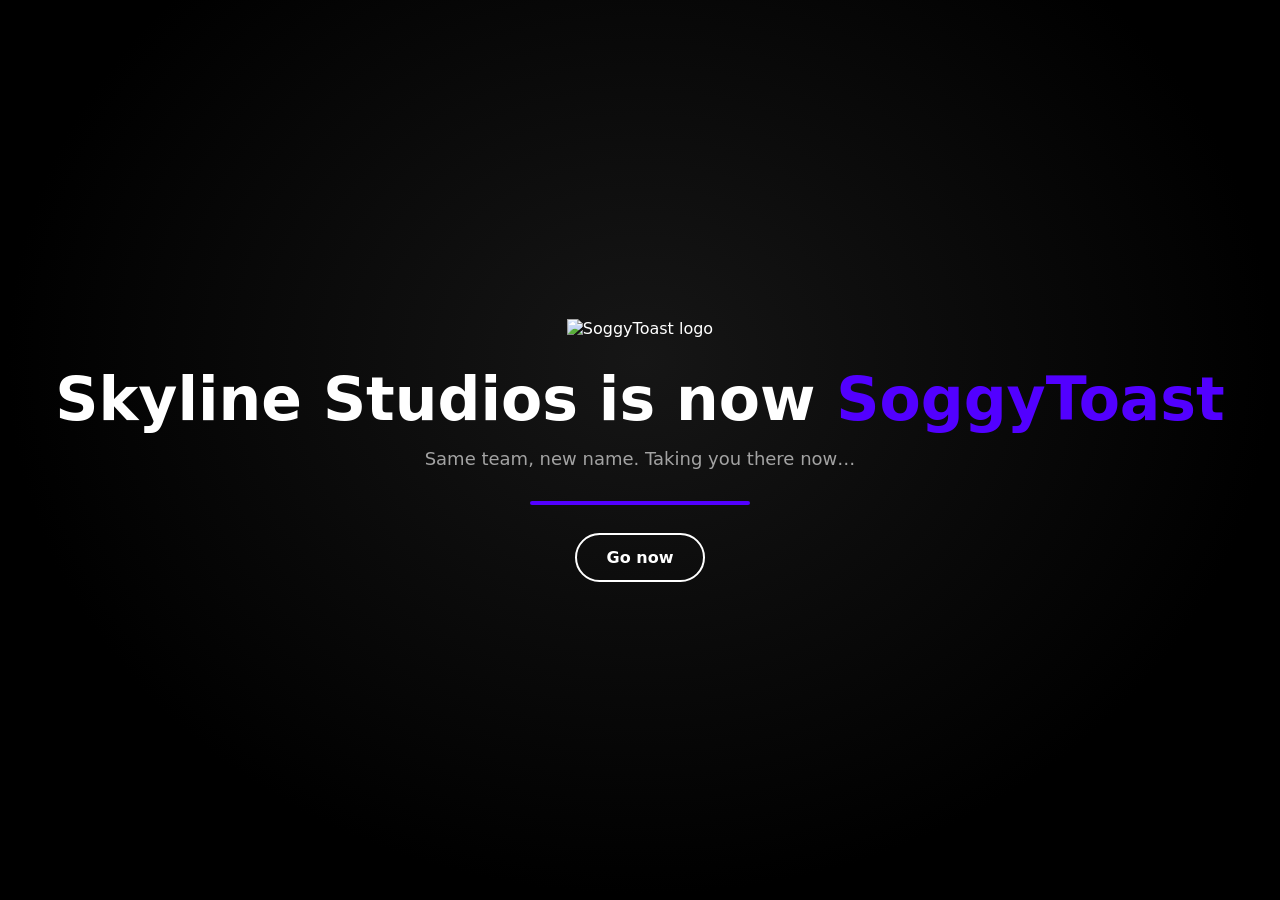
==== commit 0025fc38: "Update index.html" ====
--- a/index.html
+++ b/index.html
@@ -2,348 +2,71 @@
 <html lang="en">
 <head>
   <meta charset="UTF-8" />
-  <title>Skyline Studios</title>
-  <meta name="viewport" content="width=device-width, initial-scale=1.0" />
-  <link href="https://fonts.googleapis.com/css2?family=Inter:wght@400;500;600;700;800;900&display=swap" rel="stylesheet">
-  <link rel="stylesheet" href="style.css">
+  <meta name="viewport" content="width=device-width, initial-scale=1.0, viewport-fit=cover" />
+  <meta name="theme-color" content="#000000" />
+  <title>Skyline Studios is now SoggyToast</title>
+  <meta name="robots" content="noindex" />
+  <link rel="canonical" href="https://soggytoast.xyz/" />
+  <link rel="icon" href="https://soggytoast.xyz/assets/favicon.svg" type="image/svg+xml" />
+  <!-- Works even with JavaScript off -->
+  <meta http-equiv="refresh" content="4; url=https://soggytoast.xyz/" />
+  <style>
+    @font-face {
+      font-family: "Fredoka";
+      src: url("https://soggytoast.xyz/assets/fonts/Fredoka.ttf") format("truetype");
+      font-weight: 300 700;
+      font-display: swap;
+    }
+    * { box-sizing: border-box; }
+    html, body { height: 100%; margin: 0; }
+    body {
+      display: grid;
+      place-items: center;
+      padding: 24px;
+      background: radial-gradient(ellipse at 50% 40%, #161616 0%, #000 70%);
+      color: #fff;
+      font-family: "Fredoka", system-ui, sans-serif;
+      text-align: center;
+      overflow: hidden;
+    }
+    .wrap { animation: rise 0.9s cubic-bezier(0.2, 0.7, 0.2, 1) both; }
+    .logo { width: 112px; height: 112px; margin: 0 auto 28px; animation: bob 3s ease-in-out infinite; }
+    h1 { margin: 0; font-size: clamp(32px, 6vw, 60px); font-weight: 700; line-height: 1.1; }
+    .accent { color: #5200ff; }
+    p { margin: 16px 0 0; font-size: 18px; color: #a3a3a3; }
+    .bar { width: 220px; height: 4px; margin: 32px auto 0; border-radius: 4px; background: #262626; overflow: hidden; }
+    .bar span { display: block; height: 100%; width: 0; background: #5200ff; animation: fill 4s linear forwards; }
+    a {
+      display: inline-block;
+      margin-top: 28px;
+      padding: 13px 30px;
+      border: 2px solid #fff;
+      border-radius: 999px;
+      color: #fff;
+      font-weight: 600;
+      text-decoration: none;
+      transition: background 0.3s, color 0.3s;
+    }
+    a:hover { background: #fff; color: #000; }
+    @keyframes rise { from { opacity: 0; transform: translateY(24px); } }
+    @keyframes bob { 50% { transform: translateY(-8px); } }
+    @keyframes fill { to { width: 100%; } }
+    @media (prefers-reduced-motion: reduce) {
+      .wrap, .logo { animation: none; }
+      .bar span { animation: none; width: 100%; }
+    }
+  </style>
 </head>
 <body>
-
-<canvas id="bg-canvas"></canvas>
-
-<header class="navbar" id="navbar">
-  <div class="nav-wrap">
-    <a href="#" class="nav-logo">
-      <img src="logo.png" alt="Skyline Studios" class="nav-logo-img">
-      <span class="nav-logo-name">Skyline Studios</span>
-    </a>
-
-    <nav class="nav-desktop">
-      <a href="#" class="nav-link">Home</a>
-      <a href="#games" class="nav-link">Games</a>
-      <a href="#about" class="nav-link">About</a>
-      <a href="https://discord.gg/FupwKNtQfN" target="_blank" class="nav-link">Discord</a>
-      <a href="https://www.roblox.com/groups/9530841" target="_blank" class="btn btn-primary btn-sm">Roblox Group</a>
-    </nav>
-
-    <button class="nav-mobile-btn" id="mobileMenuBtn">
-      <span></span><span></span><span></span>
-    </button>
-
-    <div class="nav-mobile-drawer" id="mobileDrawer">
-      <a href="#" class="mobile-link" onclick="closeMobile()">Home</a>
-      <a href="#games" class="mobile-link" onclick="closeMobile()">Games</a>
-      <a href="#about" class="mobile-link" onclick="closeMobile()">About</a>
-      <a href="https://discord.gg/FupwKNtQfN" target="_blank" class="mobile-link" onclick="closeMobile()">Discord</a>
-      <a href="https://www.roblox.com/groups/9530841" target="_blank" class="mobile-link" onclick="closeMobile()">Roblox Group</a>
-    </div>
-  </div>
-</header>
-
-<div class="site-banner" id="siteBanner">
-  <div class="site-banner-inner">
-    <span class="site-banner-icon">👋</span>
-    <p class="site-banner-text">
-      <strong>Hey There!</strong> Check out the latest game - jump in now!
-    </p>
-    <a href="https://www.roblox.com/games/110444899435961/Whats-In-The-Box" target="_blank" class="site-banner-link">View</a>
-  </div>
-  <button class="site-banner-close" id="siteBannerClose" aria-label="Dismiss notification">
-    <svg width="14" height="14" fill="none" stroke="currentColor" stroke-width="2.5" stroke-linecap="round" stroke-linejoin="round" viewBox="0 0 24 24"><path d="M18 6L6 18M6 6l12 12"/></svg>
-  </button>
-</div>
-
-<section class="hero">
-  <h2 class="hero-discover">Discover</h2>
-  <div class="fh-wrap" id="fhWrap">
-    <div class="fh-bg" id="fhBg"></div>
-    <div class="fh-bg-fade-top"></div>
-    <div class="fh-bg-fade-bottom"></div>
-
-    <div class="fh-content">
-      <div class="fh-eyebrow">Featured Game</div>
-      <h1 class="fh-name" id="fhName">Loading…</h1>
-      <p class="fh-desc" id="fhDesc">Fetching game data…</p>
-
-      <div class="fh-stats">
-        <div class="fh-stat"><img src="UserIcon.png" alt=""><span id="fhCcu">0</span> playing</div>
-        <div class="fh-stat"><img src="VisitIcon.png" alt=""><span id="fhVisits">0</span> visits</div>
-      </div>
-
-      <div class="fh-btn-row">
-        <button class="btn btn-primary" id="fhPlayBtn">
-          <span>PLAY NOW</span>
-          <svg width="16" height="16" fill="none" stroke="currentColor" stroke-width="2.5" stroke-linecap="round" stroke-linejoin="round" viewBox="0 0 24 24">
-            <path d="M5 12h14M12 5l7 7-7 7"/>
-          </svg>
-        </button>
-        <a href="#games" class="btn btn-secondary">
-          <span>Explore</span>
-          <svg width="16" height="16" fill="none" stroke="currentColor" stroke-width="2.5" stroke-linecap="round" stroke-linejoin="round" viewBox="0 0 24 24">
-            <path d="M5 12h14M12 5l7 7-7 7"/>
-          </svg>
-        </a>
-      </div>
-
-      <div class="fh-dots" id="fhDots"></div>
-    </div>
-  </div>
-</section>
-
-<section class="games-section" id="games">
-  <div class="section-inner">
-    <div class="section-head">
-      <h2 class="section-title">Our Top <span class="blue-text">Hits</span></h2>
-      <p class="section-sub">Explore our collection of immersive Roblox experiences</p>
-      <p class="section-note">*Some games were contributed to by Skyline Studios and are not studio-owned.</p>
-
-      <div class="stats-row">
-        <div class="stat-badge">
-          <img src="UserIcon.png" alt="" class="stat-icon">
-          <span class="stat-num" id="total-playing">0</span>
-          <span class="stat-label">playing now</span>
-          <div class="stat-live-dot"></div>
-        </div>
-        <div class="stat-badge">
-          <img src="VisitIcon.png" alt="" class="stat-icon">
-          <span class="stat-num" id="total-visits">0</span>
-          <span class="stat-label">total visits</span>
-        </div>
-      </div>
-    </div>
-
-    <div class="cards-scroll-wrap">
-      <div class="cards" id="cardsEl">
-
-        <div class="game-card" data-universe-id="8581899016">
-          <div class="card-img-wrap">
-            <img class="game-thumb" src="" alt="Game">
-            <div class="card-img-fade"></div>
-            <div class="card-badges">
-              <div class="card-badge-pill"><img src="UserIcon.png" alt=""><span class="ccu">0</span></div>
-              <div class="card-badge-pill"><img src="VisitIcon.png" alt=""><span class="visits">0</span></div>
-            </div>
-          </div>
-          <div class="card-body">
-            <h3 class="game-name">Loading...</h3>
-            <p class="card-creator"><span class="by">by</span> <span class="author-name">Loading...</span><img src="VerifiedIcon.png" class="verified-badge" alt="✓"></p>
-            <p class="game-desc">Fetching game data...</p>
-            <button class="card-play-btn btn btn-primary btn-block">Play Now <svg width="14" height="14" fill="currentColor" viewBox="0 0 24 24"><path d="M16.01 11H4v2h12.01v3L20 12l-3.99-4z"/></svg></button>
-          </div>
-        </div>
-
-        <div class="game-card" data-universe-id="7201268162">
-          <div class="card-img-wrap">
-            <img class="game-thumb" src="" alt="Game">
-            <div class="card-img-fade"></div>
-            <div class="card-badges">
-              <div class="card-badge-pill"><img src="UserIcon.png" alt=""><span class="ccu">0</span></div>
-              <div class="card-badge-pill"><img src="VisitIcon.png" alt=""><span class="visits">0</span></div>
-            </div>
-          </div>
-          <div class="card-body">
-            <h3 class="game-name">Loading...</h3>
-            <p class="card-creator"><span class="by">by</span> <span class="author-name">Loading...</span><img src="VerifiedIcon.png" class="verified-badge" alt="✓"></p>
-            <p class="game-desc">Fetching game data...</p>
-            <button class="card-play-btn btn btn-primary btn-block">Play Now <svg width="14" height="14" fill="currentColor" viewBox="0 0 24 24"><path d="M16.01 11H4v2h12.01v3L20 12l-3.99-4z"/></svg></button>
-          </div>
-        </div>
-
-        <div class="game-card" data-universe-id="9533030530">
-          <div class="card-img-wrap">
-            <img class="game-thumb" src="" alt="Game">
-            <div class="card-img-fade"></div>
-            <div class="card-badges">
-              <div class="card-badge-pill"><img src="UserIcon.png" alt=""><span class="ccu">0</span></div>
-              <div class="card-badge-pill"><img src="VisitIcon.png" alt=""><span class="visits">0</span></div>
-            </div>
-          </div>
-          <div class="card-body">
-            <h3 class="game-name">Loading...</h3>
-            <p class="card-creator"><span class="by">by</span> <span class="author-name">Loading...</span><img src="VerifiedIcon.png" class="verified-badge" alt="✓"></p>
-            <p class="game-desc">Fetching game data...</p>
-            <button class="card-play-btn btn btn-primary btn-block">Play Now <svg width="14" height="14" fill="currentColor" viewBox="0 0 24 24"><path d="M16.01 11H4v2h12.01v3L20 12l-3.99-4z"/></svg></button>
-          </div>
-        </div>
-
-      </div>
-    </div>
-
-    <div class="carousel-nav">
-      <button class="carousel-arrow" id="carouselPrev" aria-label="Previous game">
-        <svg fill="none" stroke="currentColor" stroke-width="2.5" stroke-linecap="round" stroke-linejoin="round" viewBox="0 0 24 24"><path d="M15 18l-6-6 6-6"/></svg>
-      </button>
-      <div class="carousel-dots" id="carouselDots">
-        <button class="cdot active" data-idx="0"></button>
-        <button class="cdot" data-idx="1"></button>
-        <button class="cdot" data-idx="2"></button>
-      </div>
-      <button class="carousel-arrow" id="carouselNext" aria-label="Next game">
-        <svg fill="none" stroke="currentColor" stroke-width="2.5" stroke-linecap="round" stroke-linejoin="round" viewBox="0 0 24 24"><path d="M9 18l6-6-6-6"/></svg>
-      </button>
-    </div>
-
-    <div class="explore-btn-wrap">
-      <a href="/games" class="explore-all-btn btn btn-secondary">
-        <span>Explore All Games</span>
-        <svg width="16" height="16" fill="none" stroke="currentColor" stroke-width="2.5"
-             stroke-linecap="round" stroke-linejoin="round" viewBox="0 0 24 24">
-          <path d="M5 12h14M12 5l7 7-7 7"/>
-        </svg>
-      </a>
-    </div>
-
-</section>
-
-<section class="about-section" id="about">
-  <div class="section-inner">
-    <div class="section-head">
-      <h2 class="section-title">About <span class="blue-text">Us</span></h2>
-    </div>
-
-    <div class="about-two-col">
-      <div class="tilt-card" id="tiltCard1">
-        <div class="tilt-card-bg-icon blue-icon">
-          <svg width="120" height="120" fill="currentColor" viewBox="0 0 24 24"><path d="M12 2C6.48 2 2 6.48 2 12s4.48 10 10 10 10-4.48 10-10S17.52 2 12 2zm-1 17.93c-3.95-.49-7-3.85-7-7.93 0-.62.08-1.21.21-1.79L9 15v1c0 1.1.9 2 2 2v1.93zm6.9-2.54c-.26-.81-1-1.39-1.9-1.39h-1v-3c0-.55-.45-1-1-1H8v-2h2c.55 0 1-.45 1-1V7h2c1.1 0 2-.9 2-2v-.41c2.93 1.19 5 4.06 5 7.41 0 2.08-.8 3.97-2.1 5.39z"/></svg>
-        </div>
-        <div class="tilt-card-icon-row">
-          <div class="tilt-icon-box" style="color:#3b82f6;border-color:rgba(59,130,246,.25);background:rgba(59,130,246,.1)">
-            <svg width="24" height="24" fill="none" stroke="currentColor" stroke-width="2" viewBox="0 0 24 24"><path d="M3.055 11H5a2 2 0 012 2v1a2 2 0 002 2 2 2 0 012 2v2.945M8 3.935V5.5A2.5 2.5 0 0010.5 8h.5a2 2 0 012 2 2 2 0 104 0 2 2 0 012-2h1.064M15 20.488V18a2 2 0 012-2h3.064M21 12a9 9 0 11-18 0 9 9 0 0118 0z"/></svg>
-          </div>
-          <h3>Our Mission</h3>
-        </div>
-        <p><strong>Skyline Studios</strong> is committed to crafting immersive, engaging Roblox experiences that delight millions across the globe. Our mission is to expand the limits of what's possible on the platform - <span style="color:#93c5fd;font-weight:600">always prioritizing quality above everything else.</span></p>
-        <div class="tilt-shine"></div>
-      </div>
-
-      <div class="tilt-card" id="tiltCard2">
-        <div class="tilt-card-bg-icon violet-icon">
-          <svg width="120" height="120" fill="currentColor" viewBox="0 0 24 24"><path d="M12 21.35l-1.45-1.32C5.4 15.36 2 12.28 2 8.5 2 5.42 4.42 3 7.5 3c1.74 0 3.41.81 4.5 2.09C13.09 3.81 14.76 3 16.5 3 19.58 3 22 5.42 22 8.5c0 3.78-3.4 6.86-8.55 11.54L12 21.35z"/></svg>
-        </div>
-        <div class="tilt-card-icon-row">
-          <div class="tilt-icon-box" style="color:#8b5cf6;border-color:rgba(139,92,246,.25);background:rgba(139,92,246,.1)">
-            <svg width="24" height="24" fill="none" stroke="currentColor" stroke-width="2" viewBox="0 0 24 24"><path d="M4.318 6.318a4.5 4.5 0 000 6.364L12 20.364l7.682-7.682a4.5 4.5 0 00-6.364-6.364L12 7.636l-1.318-1.318a4.5 4.5 0 00-6.364 0z"/></svg>
-          </div>
-          <h3>Our Vision</h3>
-        </div>
-        <p>At Skyline Studios, players enter games inspired by dreams and sustained by something greater. We believe in <span style="color:#c4b5fd;font-weight:600">richer stories, deeper worlds, and unforgettable moments</span> - shared by a community that always returns.</p>
-        <div class="tilt-shine"></div>
-      </div>
-    </div>
-
-    <div class="stats-strip">
-      <div class="strip-item"><div class="strip-num">42M+</div><div class="strip-label">Total Visits</div><div class="strip-note">*approx.</div></div>
-      <div class="strip-divider"></div>
-      <div class="strip-item"><div class="strip-num">5+</div><div class="strip-label">Games Published</div></div>
-      <div class="strip-divider"></div>
-      <div class="strip-item"><div class="strip-num" id="strip-avg-ccu">700</div><div class="strip-label">Active Players</div><div class="strip-note">*avg. CCU</div></div>
-      <div class="strip-divider"></div>
-      <div class="strip-item"><div class="strip-num">2021</div><div class="strip-label">Established</div><div class="strip-note">*originally build4fun</div></div>
-    </div>
-
-    <div class="feature-grid">
-      <div class="feature-card">
-        <div class="tilt-card-bg-icon blue-icon">
-          <svg width="120" height="120" fill="currentColor" viewBox="0 0 24 24"><path d="M12 2l3.09 6.26L22 9.27l-5 4.87 1.18 6.88L12 17.77l-6.18 3.25L7 14.14 2 9.27l6.91-1.01L12 2z"/></svg>
-        </div>
-        <div class="feature-emoji">🎯</div>
-        <h4>Quality First</h4>
-        <p>Every project crafted with meticulous attention to detail, meeting the highest standards of quality and player satisfaction.</p>
-        <div class="tilt-shine"></div>
-      </div>
-      <div class="feature-card">
-        <div class="tilt-card-bg-icon violet-icon">
-          <svg width="120" height="120" fill="currentColor" viewBox="0 0 24 24"><path d="M12 2l3.09 6.26L22 9.27l-5 4.87 1.18 6.88L12 17.77l-6.18 3.25L7 14.14 2 9.27l6.91-1.01L12 2z"/></svg>
-        </div>
-        <div class="feature-emoji">💬</div>
-        <h4>Community Driven</h4>
-        <p>Player feedback shapes our development. We listen, adapt, and create experiences that truly resonate.</p>
-        <div class="tilt-shine"></div>
-      </div>
-      <div class="feature-card">
-        <div class="tilt-card-bg-icon blue-icon">
-          <svg width="120" height="120" fill="currentColor" viewBox="0 0 24 24"><path d="M12 2l3.09 6.26L22 9.27l-5 4.87 1.18 6.88L12 17.77l-6.18 3.25L7 14.14 2 9.27l6.91-1.01L12 2z"/></svg>
-        </div>
-        <div class="feature-emoji">🚀</div>
-        <h4>Innovation</h4>
-        <p>Constantly exploring new mechanics to deliver fresh, exciting experiences that keep players coming back.</p>
-        <div class="tilt-shine"></div>
-      </div>
-      <div class="feature-card">
-        <div class="tilt-card-bg-icon violet-icon">
-          <svg width="120" height="120" fill="currentColor" viewBox="0 0 24 24"><path d="M12 2l3.09 6.26L22 9.27l-5 4.87 1.18 6.88L12 17.77l-6.18 3.25L7 14.14 2 9.27l6.91-1.01L12 2z"/></svg>
-        </div>
-        <div class="feature-emoji">👥</div>
-        <h4>Our Team</h4>
-        <p>A passionate crew of developers, designers, and creators united by a commitment to excellence.</p>
-        <div class="tilt-shine"></div>
-      </div>
-      <div class="feature-card">
-        <div class="tilt-card-bg-icon blue-icon">
-          <svg width="120" height="120" fill="currentColor" viewBox="0 0 24 24"><path d="M12 2l3.09 6.26L22 9.27l-5 4.87 1.18 6.88L12 17.77l-6.18 3.25L7 14.14 2 9.27l6.91-1.01L12 2z"/></svg>
-        </div>
-        <div class="feature-emoji">⭐</div>
-        <h4>Track Record</h4>
-        <p>Over 42M visits and growing — we build games that players keep coming back to.</p>
-        <div class="tilt-shine"></div>
-      </div>
-      <div class="feature-card">
-        <div class="tilt-card-bg-icon violet-icon">
-          <svg width="120" height="120" fill="currentColor" viewBox="0 0 24 24"><path d="M12 2l3.09 6.26L22 9.27l-5 4.87 1.18 6.88L12 17.77l-6.18 3.25L7 14.14 2 9.27l6.91-1.01L12 2z"/></svg>
-        </div>
-        <div class="feature-emoji">💎</div>
-        <h4>Our Values</h4>
-        <p>Integrity, creativity, and player satisfaction sit at the core of everything we do.</p>
-        <div class="tilt-shine"></div>
-      </div>
-    </div>
-  </div>
-</section>
-
-<footer class="site-footer">
-  <div class="footer-inner">
-    <div class="footer-grid">
-      <div class="footer-brand-col">
-        <div class="footer-logo-row">
-          <img src="logo.png" alt="Skyline Studios" class="footer-logo-img">
-          <div>
-            <div class="footer-brand-name">Skyline Studios</div>
-            <div class="footer-brand-sub">DREAM · BUILD · PLAY</div>
-          </div>
-        </div>
-        <p class="footer-tagline">Creating immersive Roblox experiences built for you.</p>
-      </div>
-
-      <div class="footer-col">
-        <h4>Company</h4>
-        <a href="#">Home</a>
-        <a href="#about">About Us</a>
-        <a href="#games">Games</a>
-        <a href="https://www.roblox.com/groups/9530841" target="_blank">Roblox Group</a>
-      </div>
-
-      <div class="footer-col">
-        <h4>Contact</h4>
-        <a href="https://discord.gg/FupwKNtQfN" target="_blank"><img src="DiscordIcon.png" alt="" class="fc-icon"> Discord Server</a>
-      </div>
-
-      <div class="footer-col">
-        <h4>Get in Touch</h4>
-        <a href="https://discord.gg/FupwKNtQfN" target="_blank" class="footer-cta-btn btn btn-secondary btn-sm">
-          <img src="DiscordIcon.png" alt=""> Join Our Server!
-        </a>
-      </div>
-    </div>
-
-    <div class="footer-bottom">
-      <p>© 2025 Skyline Studios. All rights reserved.</p>
-      <a href="https://discord.gg/FupwKNtQfN" target="_blank" class="footer-disc-link">
-        <img src="DiscordIcon.png" alt="Discord">
-      </a>
-    </div>
-  </div>
-</footer>
-
-<script src="script.js"></script>
+  <main class="wrap">
+    <img class="logo" src="https://soggytoast.xyz/assets/logo.svg" alt="SoggyToast logo" />
+    <h1>Skyline Studios is now <span class="accent">SoggyToast</span></h1>
+    <p>Same team, new name. Taking you there now…</p>
+    <div class="bar" aria-hidden="true"><span></span></div>
+    <a href="https://soggytoast.xyz/">Go now</a>
+  </main>
+  <script>
+    setTimeout(() => location.replace("https://soggytoast.xyz/"), 4000);
+  </script>
 </body>
 </html>
